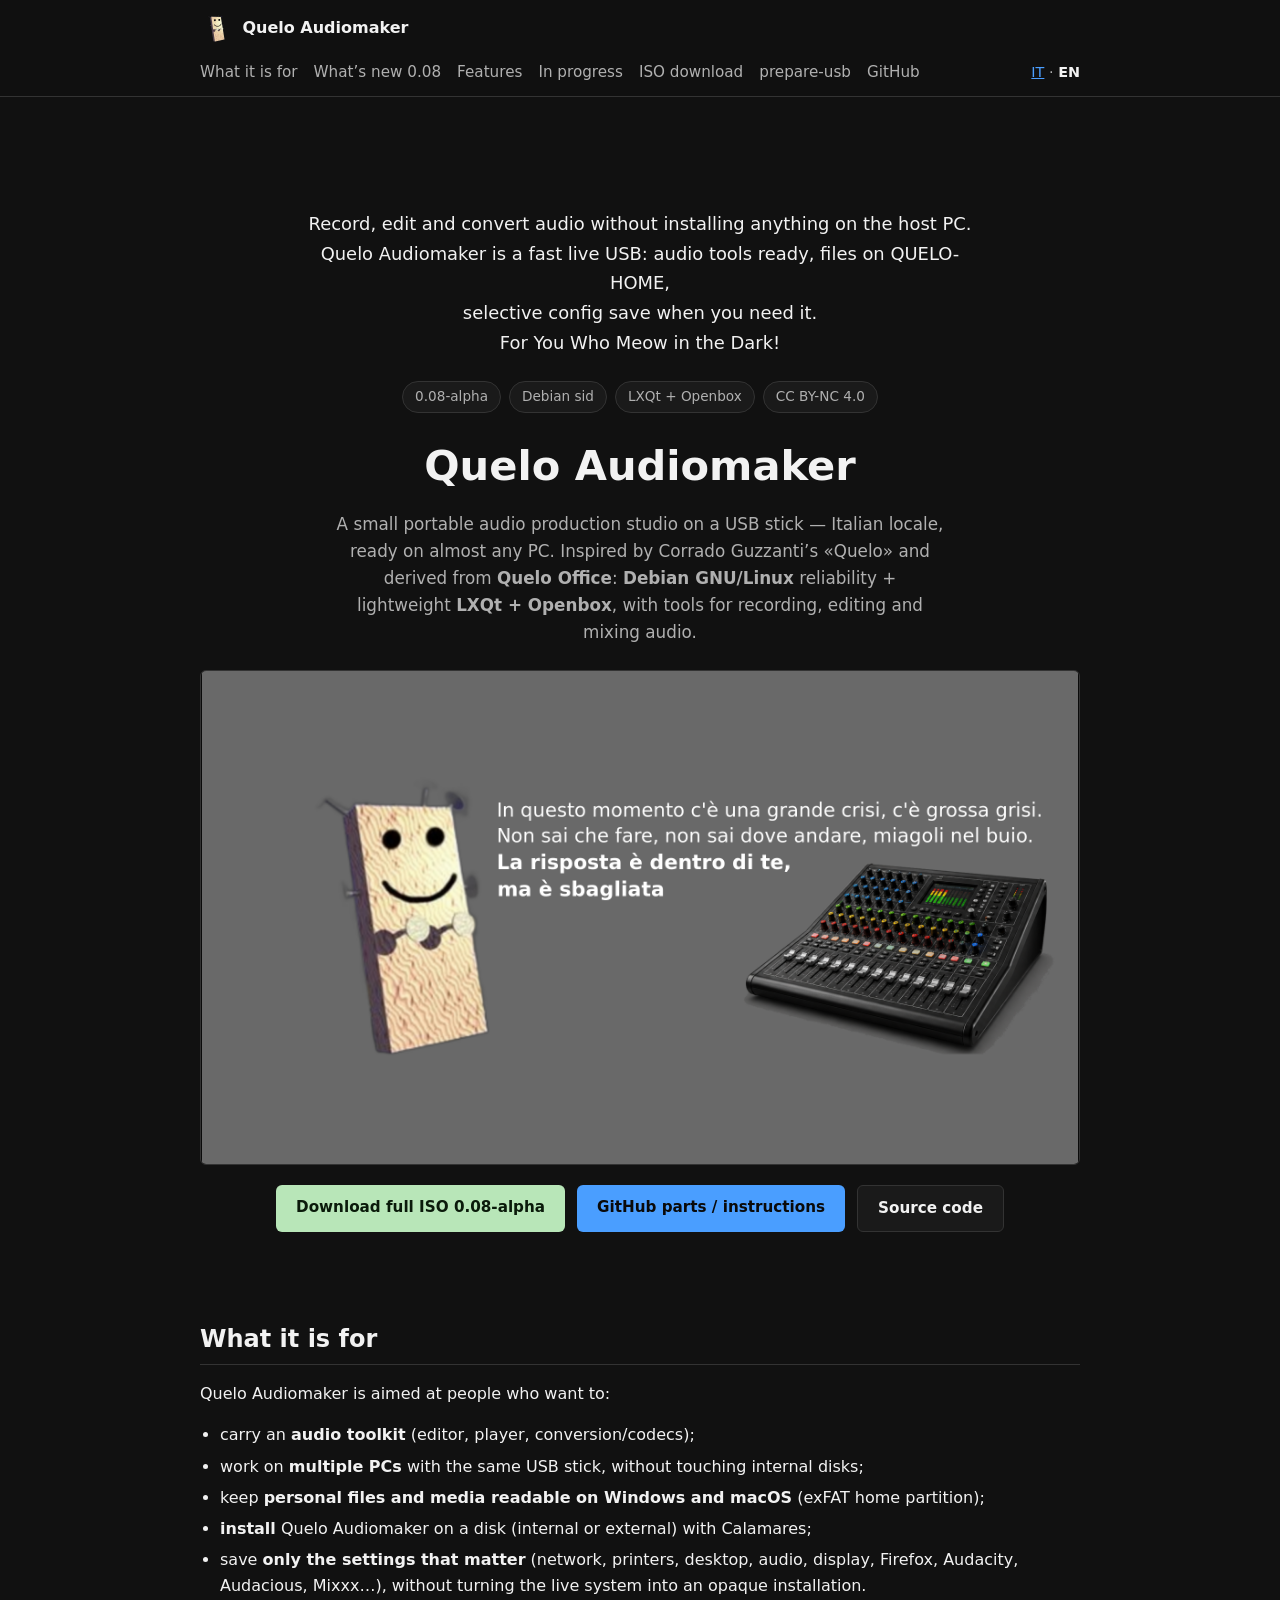
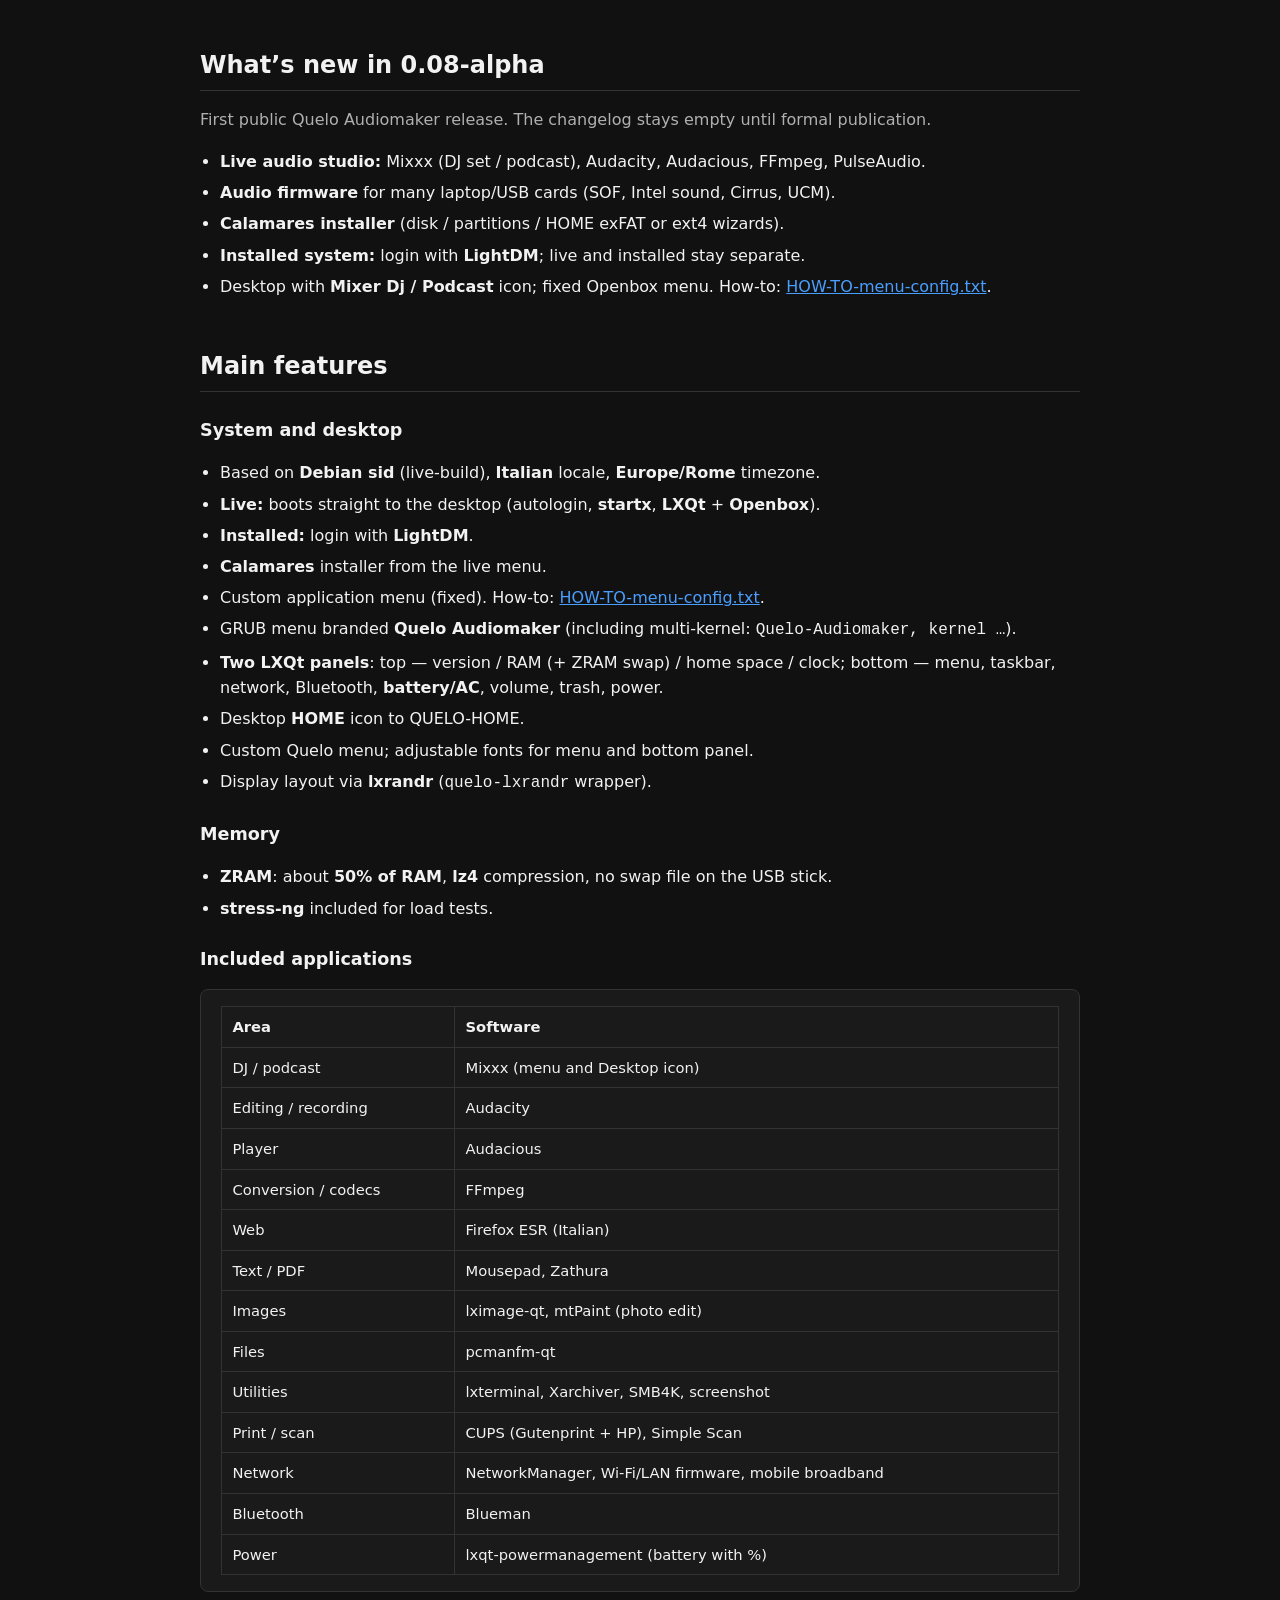
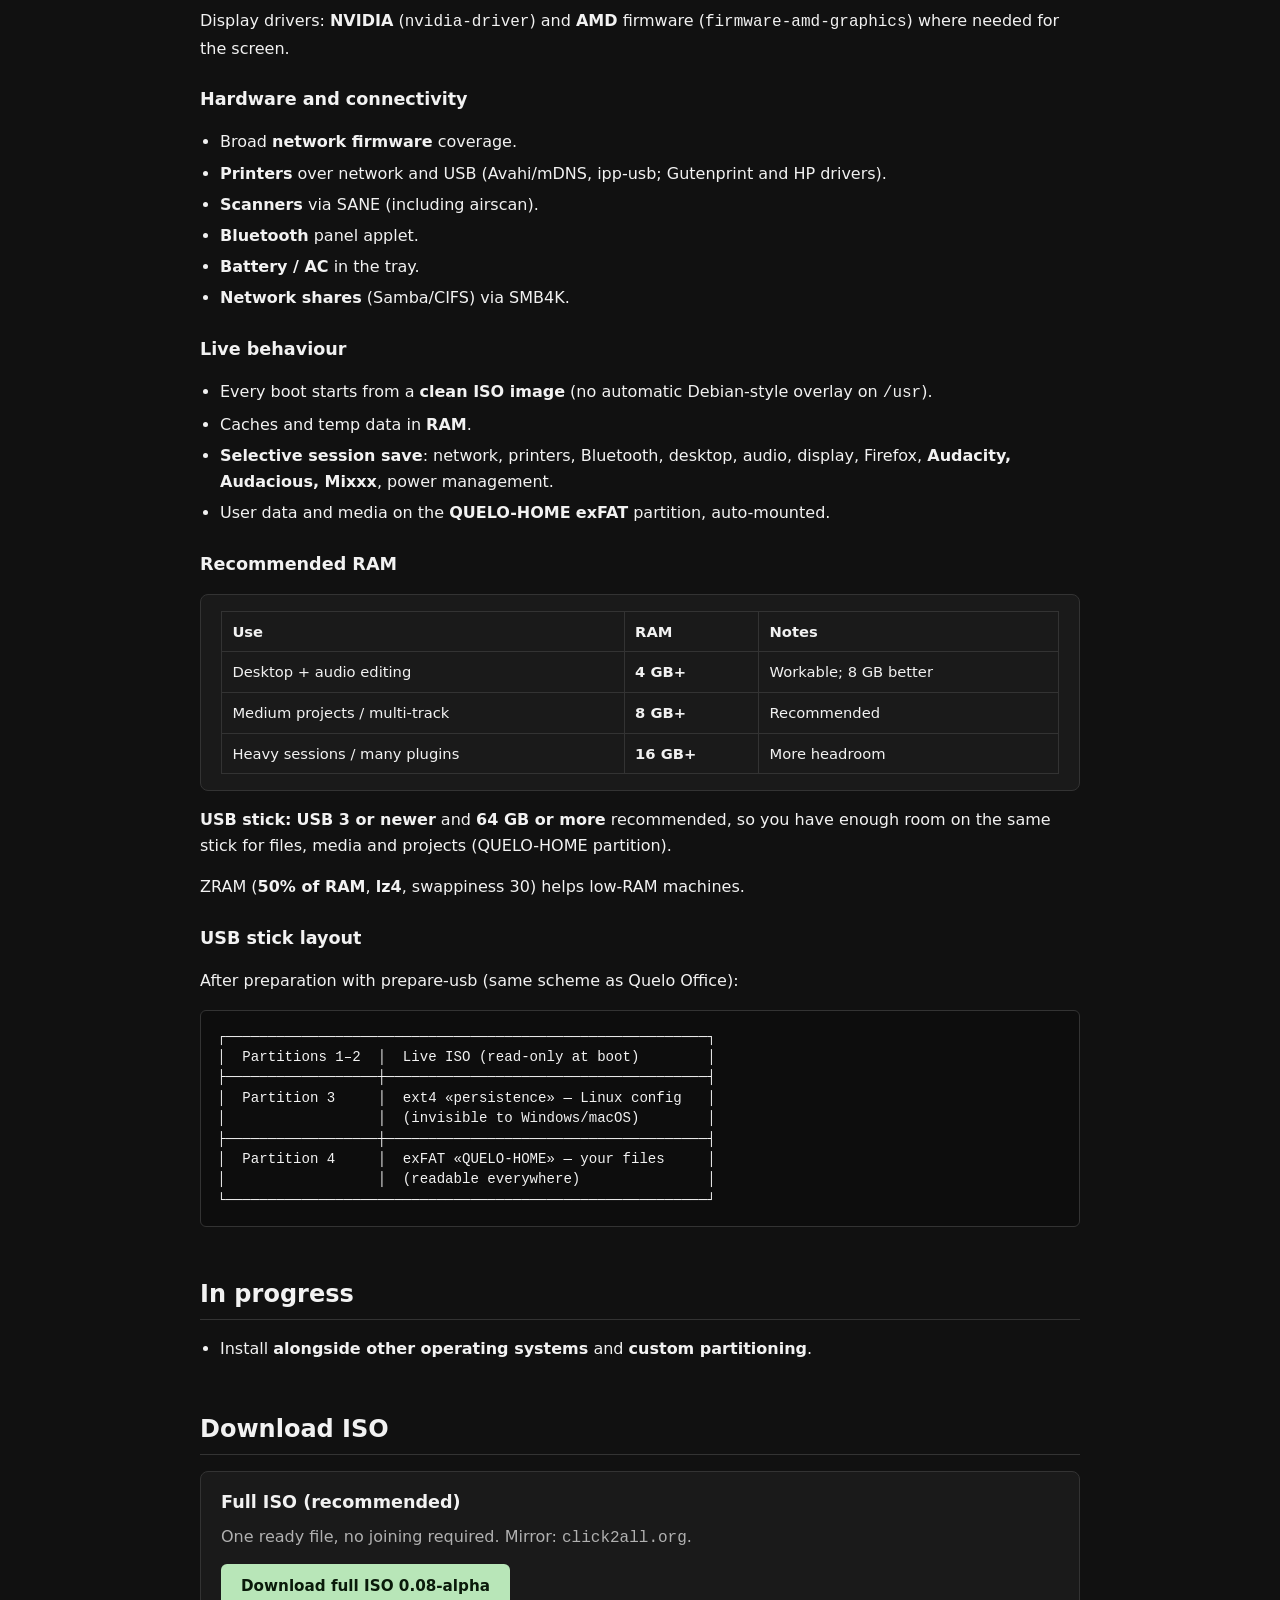
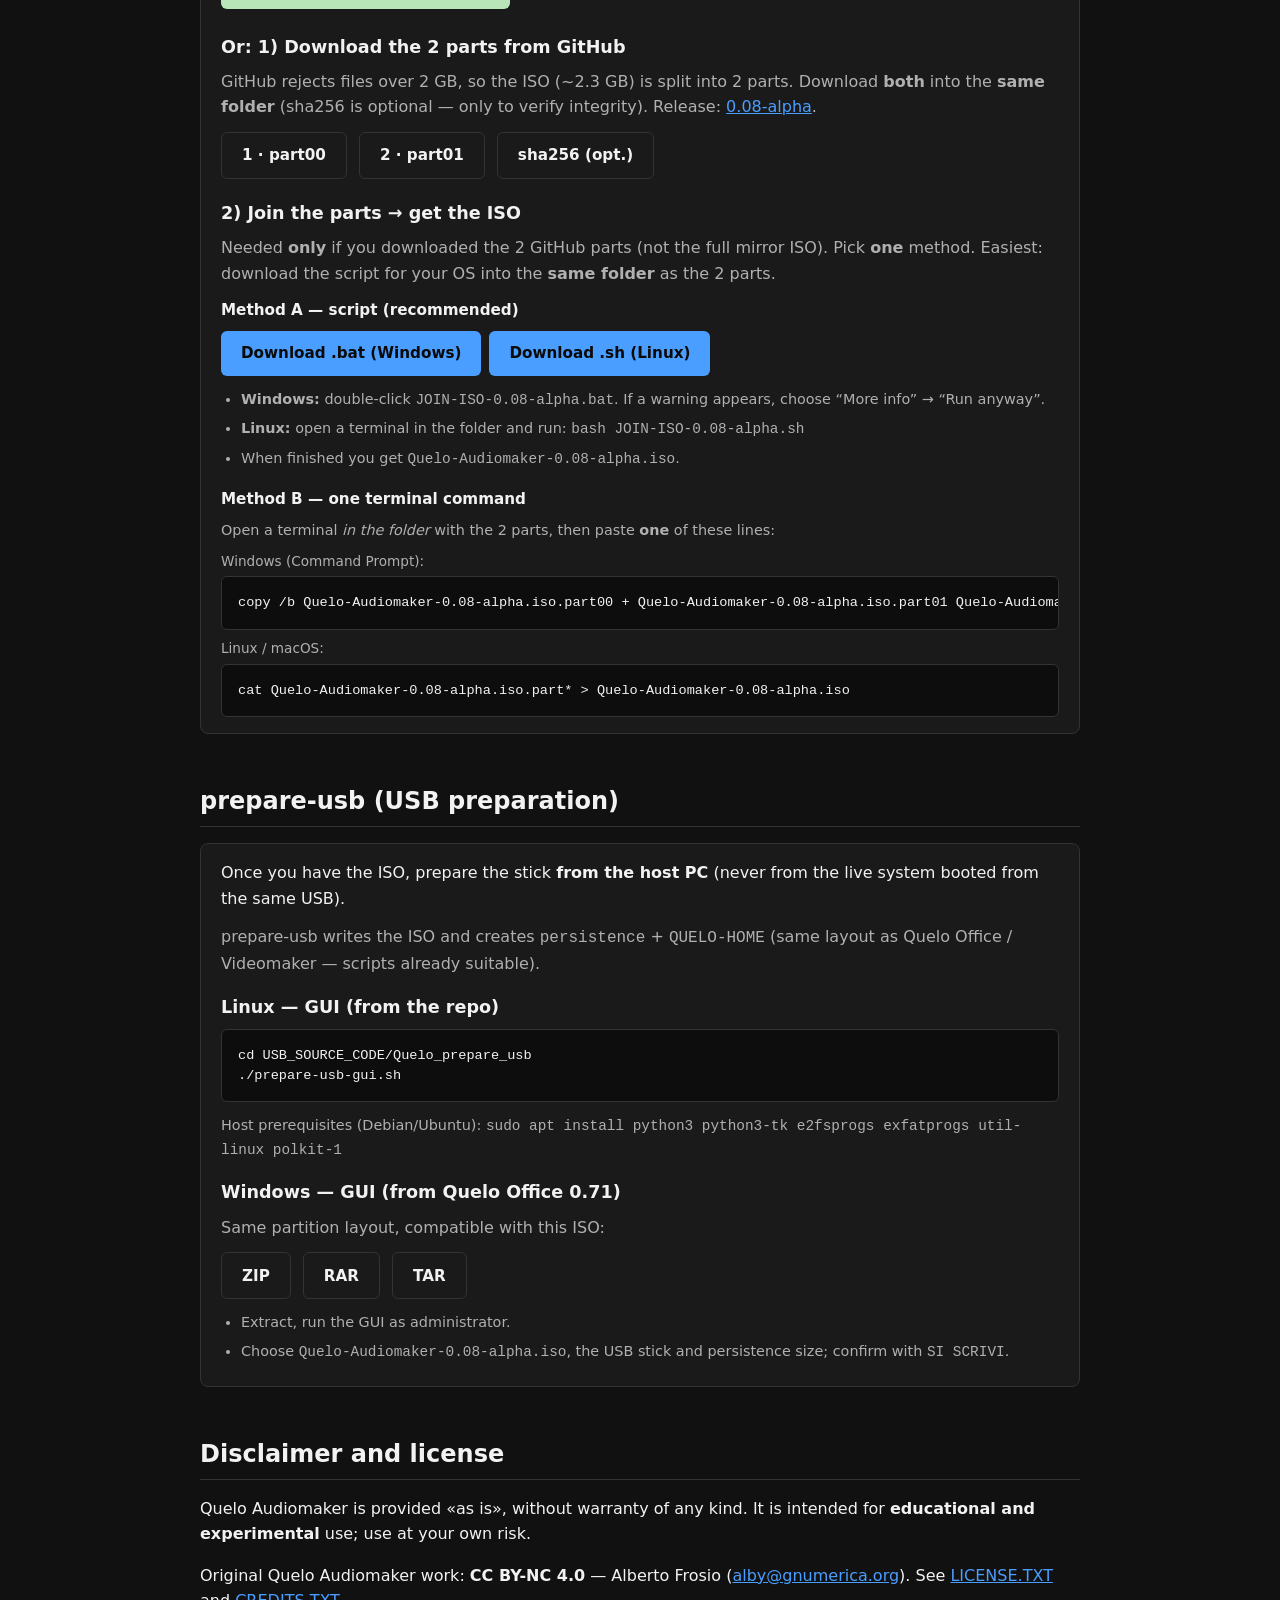
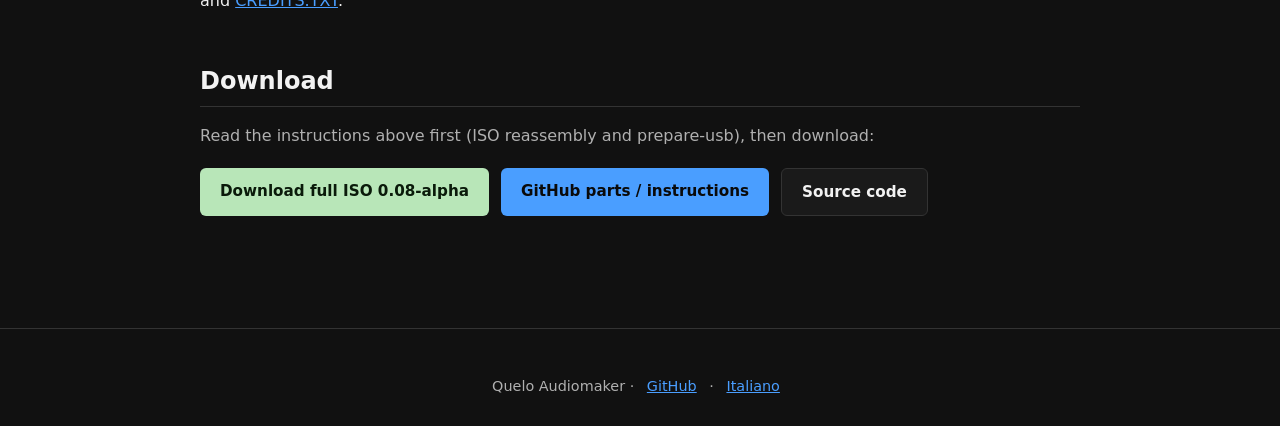
==== docs/en/index.html @ 41efcfa7 "Initial public tree for Quelo Audiomaker 0.08-alpha. Ship README, JOIN scripts, prepare-usb, and bui" ====
<!DOCTYPE html>
<html lang="en">
<head>
  <meta charset="utf-8">
  <meta name="viewport" content="width=device-width, initial-scale=1">
  <title>Quelo Audiomaker — live USB audio studio</title>
  <meta name="description" content="Quelo Audiomaker 0.08-alpha: installable live Linux from USB. Portable audio studio: REAPER, Ardour, Mixxx, Quelo-palinsesto-radio, selective live session save/restore.">
  <meta name="keywords" content="Quelo Audiomaker, live USB, Debian, audio, REAPER, Ardour, Mixxx, radio schedule, Calamares">
  <meta name="author" content="Alberto Frosio">
  <meta name="theme-color" content="#1a1a1a">
  <meta property="og:type" content="website">
  <meta property="og:site_name" content="Quelo Audiomaker">
  <meta property="og:url" content="https://alby-quelo.github.io/Quelo-Audiomaker/en/">
  <meta property="og:title" content="Quelo Audiomaker 0.08-alpha — live USB audio studio">
  <meta property="og:description" content="Portable audio studio on USB: live and installable, session save/restore, REAPER, Ardour, Mixxx, Quelo-palinsesto-radio. Debian sid + LXQt.">
  <meta property="og:image" content="https://alby-quelo.github.io/Quelo-Audiomaker/quelo-sfondo-audiomaker.png">
  <meta property="og:image:alt" content="Quelo Audiomaker desktop wallpaper">
  <meta property="og:image:width" content="1920">
  <meta property="og:image:height" content="1080">
  <meta property="og:locale" content="en_US">
  <meta property="og:locale:alternate" content="it_IT">
  <meta name="twitter:card" content="summary_large_image">
  <meta name="twitter:title" content="Quelo Audiomaker 0.08-alpha — live USB audio studio">
  <meta name="twitter:description" content="Portable audio studio on USB: live and installable, REAPER, Ardour, Mixxx, Quelo-palinsesto-radio.">
  <meta name="twitter:image" content="https://alby-quelo.github.io/Quelo-Audiomaker/quelo-sfondo-audiomaker.png">
  <meta name="twitter:image:alt" content="Quelo Audiomaker desktop wallpaper">
  <link rel="canonical" href="https://alby-quelo.github.io/Quelo-Audiomaker/en/">
  <link rel="stylesheet" href="../style.css?v=5">
  <link rel="icon" href="../logo.png" type="image/png">
</head>
<body>
  <header>
    <nav class="nav">
      <a class="brand" href="./">
        <img src="../logo.png" alt="Quelo Audiomaker">
        <span>Quelo Audiomaker</span>
      </a>
      <div class="nav-links">
        <a href="#what">What it is for</a>
        <a href="#whats-new">What’s new 0.08</a>
        <a href="#features">Features</a>
        <a href="#roadmap">In progress</a>
        <a href="#iso-parts">ISO download</a>
        <a href="#prepare-usb">prepare-usb</a>
        <a href="https://github.com/alby-quelo/Quelo-Audiomaker">GitHub</a>
      </div>
      <div class="lang"><a href="../">IT</a> · <strong>EN</strong></div>
    </nav>
  </header>

  <main>
    <section class="hero">
      <p class="pitch">
        Record, edit and convert audio without installing anything on the host PC.<br>
        Quelo Audiomaker is a fast live USB: audio tools ready, files on QUELO-HOME,<br>
        selective config save when you need it.<br>
        For You Who Meow in the Dark!
      </p>
      <div class="badges">
        <span class="badge">0.08-alpha</span>
        <span class="badge">Debian sid</span>
        <span class="badge">LXQt + Openbox</span>
        <span class="badge">CC BY-NC 4.0</span>
      </div>
      <h1>Quelo Audiomaker</h1>
      <p class="tagline">
        A small portable audio production studio on a USB stick — Italian locale, ready on almost any PC.
        Inspired by Corrado Guzzanti’s «Quelo» and derived from <strong>Quelo Office</strong>:
        <strong>Debian GNU/Linux</strong> reliability + lightweight <strong>LXQt + Openbox</strong>,
        with tools for recording, editing and mixing audio.
      </p>

      <div class="hero-frame">
        <img class="hero-shot" src="../quelo-sfondo-audiomaker.png" alt="Quelo Audiomaker desktop wallpaper" width="1920" height="1080">
      </div>

      <div class="cta-row">
        <a class="btn btn-mirror" href="https://click2all.org/iso/Quelo-Audiomaker-0.08-alpha.iso">
          Download full ISO 0.08-alpha
        </a>
        <a class="btn btn-primary" href="#iso-parts">
          GitHub parts / instructions
        </a>
        <a class="btn btn-secondary" href="https://github.com/alby-quelo/Quelo-Audiomaker">
          Source code
        </a>
      </div>
    </section>

    <section id="what">
      <h2>What it is for</h2>
      <p>Quelo Audiomaker is aimed at people who want to:</p>
      <ul>
        <li>carry an <strong>audio toolkit</strong> (editor, player, conversion/codecs);</li>
        <li>work on <strong>multiple PCs</strong> with the same USB stick, without touching internal disks;</li>
        <li>keep <strong>personal files and media readable on Windows and macOS</strong> (exFAT home partition);</li>
        <li><strong>install</strong> Quelo Audiomaker on a disk (internal or external) with Calamares;</li>
        <li>save <strong>only the settings that matter</strong> (network, printers, desktop, audio, display, Firefox, Audacity, Audacious, Mixxx…), without turning the live system into an opaque installation.</li>
      </ul>
    </section>

        <section id="whats-new">
      <h2>What’s new in 0.08-alpha</h2>
      <p style="color:var(--text-muted)">
        First public Quelo Audiomaker release. The changelog stays empty until formal publication.
      </p>
      <ul>
        <li><strong>Live audio studio:</strong> Mixxx (DJ set / podcast), Audacity, Audacious, FFmpeg, PulseAudio.</li>
        <li><strong>Audio firmware</strong> for many laptop/USB cards (SOF, Intel sound, Cirrus, UCM).</li>
        <li><strong>Calamares installer</strong> (disk / partitions / HOME exFAT or ext4 wizards).</li>
        <li><strong>Installed system:</strong> login with <strong>LightDM</strong>; live and installed stay separate.</li>
        <li>Desktop with <strong>Mixer Dj / Podcast</strong> icon; fixed Openbox menu.
          How-to: <a href="https://github.com/alby-quelo/Quelo-Audiomaker/blob/main/HOW-TO-menu-config.txt">HOW-TO-menu-config.txt</a>.</li>
      </ul>
    </section>

    <section id="features">
      <h2>Main features</h2>

      <h3>System and desktop</h3>
      <ul>
        <li>Based on <strong>Debian sid</strong> (live-build), <strong>Italian</strong> locale, <strong>Europe/Rome</strong> timezone.</li>
        <li><strong>Live:</strong> boots straight to the desktop (autologin, <strong>startx</strong>, <strong>LXQt</strong> + <strong>Openbox</strong>).</li>
        <li><strong>Installed:</strong> login with <strong>LightDM</strong>.</li>
        <li><strong>Calamares</strong> installer from the live menu.</li>
        <li>Custom application menu (fixed). How-to: <a href="https://github.com/alby-quelo/Quelo-Audiomaker/blob/main/HOW-TO-menu-config.txt">HOW-TO-menu-config.txt</a>.</li>
        <li>GRUB menu branded <strong>Quelo Audiomaker</strong> (including multi-kernel: <code>Quelo-Audiomaker, kernel …</code>).</li>
        <li><strong>Two LXQt panels</strong>: top — version / RAM (+ ZRAM swap) / home space / clock; bottom — menu, taskbar, network, Bluetooth, <strong>battery/AC</strong>, volume, trash, power.</li>
        <li>Desktop <strong>HOME</strong> icon to QUELO-HOME.</li>
        <li>Custom Quelo menu; adjustable fonts for menu and bottom panel.</li>
        <li>Display layout via <strong>lxrandr</strong> (<code>quelo-lxrandr</code> wrapper).</li>
      </ul>

      <h3>Memory</h3>
      <ul>
        <li><strong>ZRAM</strong>: about <strong>50% of RAM</strong>, <strong>lz4</strong> compression, no swap file on the USB stick.</li>
        <li><strong>stress-ng</strong> included for load tests.</li>
      </ul>

      <h3>Included applications</h3>
      <div class="card">
        <table>
          <thead><tr><th>Area</th><th>Software</th></tr></thead>
          <tbody>
            <tr><td>DJ / podcast</td><td>Mixxx (menu and Desktop icon)</td></tr>
            <tr><td>Editing / recording</td><td>Audacity</td></tr>
            <tr><td>Player</td><td>Audacious</td></tr>
            <tr><td>Conversion / codecs</td><td>FFmpeg</td></tr>
            <tr><td>Web</td><td>Firefox ESR (Italian)</td></tr>
            <tr><td>Text / PDF</td><td>Mousepad, Zathura</td></tr>
            <tr><td>Images</td><td>lximage-qt, mtPaint (photo edit)</td></tr>
            <tr><td>Files</td><td>pcmanfm-qt</td></tr>
            <tr><td>Utilities</td><td>lxterminal, Xarchiver, SMB4K, screenshot</td></tr>
            <tr><td>Print / scan</td><td>CUPS (Gutenprint + HP), Simple Scan</td></tr>
            <tr><td>Network</td><td>NetworkManager, Wi‑Fi/LAN firmware, mobile broadband</td></tr>
            <tr><td>Bluetooth</td><td>Blueman</td></tr>
            <tr><td>Power</td><td>lxqt-powermanagement (battery with %)</td></tr>
          </tbody>
        </table>
      </div>
      <p>
        Display drivers: <strong>NVIDIA</strong> (<code>nvidia-driver</code>) and <strong>AMD</strong> firmware (<code>firmware-amd-graphics</code>) where needed for the screen.
      </p>

      <h3>Hardware and connectivity</h3>
      <ul>
        <li>Broad <strong>network firmware</strong> coverage.</li>
        <li><strong>Printers</strong> over network and USB (Avahi/mDNS, ipp-usb; Gutenprint and HP drivers).</li>
        <li><strong>Scanners</strong> via SANE (including airscan).</li>
        <li><strong>Bluetooth</strong> panel applet.</li>
        <li><strong>Battery / AC</strong> in the tray.</li>
        <li><strong>Network shares</strong> (Samba/CIFS) via SMB4K.</li>
      </ul>

      <h3>Live behaviour</h3>
      <ul>
        <li>Every boot starts from a <strong>clean ISO image</strong> (no automatic Debian-style overlay on <code>/usr</code>).</li>
        <li>Caches and temp data in <strong>RAM</strong>.</li>
        <li><strong>Selective session save</strong>: network, printers, Bluetooth, desktop, audio, display, Firefox, <strong>Audacity, Audacious, Mixxx</strong>, power management.</li>
        <li>User data and media on the <strong>QUELO-HOME</strong> <strong>exFAT</strong> partition, auto-mounted.</li>
      </ul>

      <h3>Recommended RAM</h3>
      <div class="card">
        <table>
          <thead><tr><th>Use</th><th>RAM</th><th>Notes</th></tr></thead>
          <tbody>
            <tr><td>Desktop + audio editing</td><td><strong>4&nbsp;GB+</strong></td><td>Workable; 8&nbsp;GB better</td></tr>
            <tr><td>Medium projects / multi-track</td><td><strong>8&nbsp;GB+</strong></td><td>Recommended</td></tr>
            <tr><td>Heavy sessions / many plugins</td><td><strong>16&nbsp;GB+</strong></td><td>More headroom</td></tr>
          </tbody>
        </table>
      </div>
      <p>
        <strong>USB stick:</strong> <strong>USB&nbsp;3 or newer</strong> and
        <strong>64&nbsp;GB or more</strong> recommended, so you have enough room on the same stick
        for files, media and projects (QUELO-HOME partition).
      </p>
      <p>ZRAM (<strong>50% of RAM</strong>, <strong>lz4</strong>, swappiness 30) helps low-RAM machines.</p>

      <h3>USB stick layout</h3>
      <p>After preparation with prepare-usb (same scheme as Quelo Office):</p>
      <pre>┌─────────────────────────────────────────────────────────┐
│  Partitions 1–2  │  Live ISO (read-only at boot)        │
├──────────────────┼──────────────────────────────────────┤
│  Partition 3     │  ext4 «persistence» — Linux config   │
│                  │  (invisible to Windows/macOS)        │
├──────────────────┼──────────────────────────────────────┤
│  Partition 4     │  exFAT «QUELO-HOME» — your files     │
│                  │  (readable everywhere)               │
└─────────────────────────────────────────────────────────┘</pre>
    </section>

        <section id="roadmap">
      <h2>In progress</h2>
      <ul>
        <li>Install <strong>alongside other operating systems</strong> and <strong>custom partitioning</strong>.</li>
      </ul>
    </section>

    <section id="iso-parts">
      <h2>Download ISO</h2>
      <div class="card" style="text-align:left">
        <h3 style="margin-top:0">Full ISO (recommended)</h3>
        <p style="margin:0.5rem 0 0.75rem;color:var(--text-muted)">
          One ready file, no joining required.
          Mirror: <code>click2all.org</code>.
        </p>
        <div class="cta-row" style="justify-content:flex-start;margin-top:0;flex-wrap:wrap">
          <a class="btn btn-mirror" href="https://click2all.org/iso/Quelo-Audiomaker-0.08-alpha.iso">
            Download full ISO 0.08-alpha
          </a>
        </div>

        <h3 style="margin-top:1.5rem">Or: 1) Download the 2 parts from GitHub</h3>
        <p style="margin:0.5rem 0 0.75rem;color:var(--text-muted)">
          GitHub rejects files over 2&nbsp;GB, so the ISO (~2.3&nbsp;GB) is split into 2 parts.
          Download <strong>both</strong> into the <strong>same folder</strong>
          (sha256 is optional — only to verify integrity).
          Release:
          <a href="https://github.com/alby-quelo/Quelo-Audiomaker/releases/tag/0.08-alpha">0.08-alpha</a>.
        </p>
        <div class="cta-row" style="justify-content:flex-start;margin-top:0;flex-wrap:wrap">
          <a class="btn btn-secondary" href="https://github.com/alby-quelo/Quelo-Audiomaker/releases/download/0.08-alpha/Quelo-Audiomaker-0.08-alpha.iso.part00">1 · part00</a>
          <a class="btn btn-secondary" href="https://github.com/alby-quelo/Quelo-Audiomaker/releases/download/0.08-alpha/Quelo-Audiomaker-0.08-alpha.iso.part01">2 · part01</a>
          <a class="btn btn-secondary" href="https://github.com/alby-quelo/Quelo-Audiomaker/releases/download/0.08-alpha/Quelo-Audiomaker-0.08-alpha.iso.sha256">sha256 (opt.)</a>
        </div>

        <h3 style="margin-top:1.25rem">2) Join the parts → get the ISO</h3>
        <p style="margin:0.5rem 0 0.75rem;color:var(--text-muted)">
          Needed <strong>only</strong> if you downloaded the 2 GitHub parts (not the full mirror ISO).
          Pick <strong>one</strong> method. Easiest: download the script for your OS into the <strong>same folder</strong> as the 2 parts.
        </p>

        <p style="margin:0 0 0.5rem;font-size:0.95rem"><strong>Method A — script (recommended)</strong></p>
        <div class="cta-row" style="justify-content:flex-start;margin-top:0;flex-wrap:wrap;gap:0.5rem">
          <a class="btn btn-primary" href="../JOIN-ISO-0.08-alpha.bat" download="JOIN-ISO-0.08-alpha.bat">Download .bat (Windows)</a>
          <a class="btn btn-primary" href="../JOIN-ISO-0.08-alpha.sh" download="JOIN-ISO-0.08-alpha.sh">Download .sh (Linux)</a>
        </div>
        <ul style="margin:0.75rem 0 0;padding-left:1.25rem;font-size:0.9rem;color:var(--text-muted)">
          <li><strong>Windows:</strong> double-click <code>JOIN-ISO-0.08-alpha.bat</code>. If a warning appears, choose “More info” → “Run anyway”.</li>
          <li><strong>Linux:</strong> open a terminal in the folder and run:
            <code>bash JOIN-ISO-0.08-alpha.sh</code></li>
          <li>When finished you get <code>Quelo-Audiomaker-0.08-alpha.iso</code>.</li>
        </ul>

        <p style="margin:1rem 0 0.5rem;font-size:0.95rem"><strong>Method B — one terminal command</strong></p>
        <p style="margin:0 0 0.35rem;font-size:0.9rem;color:var(--text-muted)">
          Open a terminal <em>in the folder</em> with the 2 parts, then paste <strong>one</strong> of these lines:
        </p>
        <p style="margin:0.5rem 0 0.25rem;font-size:0.85rem;color:var(--text-muted)">Windows (Command Prompt):</p>
        <pre style="overflow:auto;font-size:0.85rem;margin:0 0 0.5rem">copy /b Quelo-Audiomaker-0.08-alpha.iso.part00 + Quelo-Audiomaker-0.08-alpha.iso.part01 Quelo-Audiomaker-0.08-alpha.iso</pre>
        <p style="margin:0.5rem 0 0.25rem;font-size:0.85rem;color:var(--text-muted)">Linux / macOS:</p>
        <pre style="overflow:auto;font-size:0.85rem;margin:0">cat Quelo-Audiomaker-0.08-alpha.iso.part* &gt; Quelo-Audiomaker-0.08-alpha.iso</pre>
      </div>
    </section>

    <section id="prepare-usb">
      <h2>prepare-usb (USB preparation)</h2>
      <div class="card" style="text-align:left">
        <p style="margin:0 0 0.75rem">
          Once you have the ISO, prepare the stick <strong>from the host PC</strong>
          (never from the live system booted from the same USB).
        </p>
        <p style="margin:0 0 0.75rem;color:var(--text-muted)">
          prepare-usb writes the ISO and creates
          <code>persistence</code> + <code>QUELO-HOME</code> (same layout as Quelo Office / Videomaker — scripts already suitable).
        </p>
        <h3 style="margin-top:1rem">Linux — GUI (from the repo)</h3>
        <pre style="overflow:auto;font-size:0.85rem;margin:0 0 0.75rem">cd USB_SOURCE_CODE/Quelo_prepare_usb
./prepare-usb-gui.sh</pre>
        <p style="margin:0 0 0.75rem;color:var(--text-muted);font-size:0.9rem">
          Host prerequisites (Debian/Ubuntu):
          <code>sudo apt install python3 python3-tk e2fsprogs exfatprogs util-linux polkit-1</code>
        </p>
        <h3 style="margin-top:1rem">Windows — GUI (from Quelo Office 0.71)</h3>
        <p style="margin:0.5rem 0 0.75rem;color:var(--text-muted)">
          Same partition layout, compatible with this ISO:
        </p>
        <div class="cta-row" style="justify-content:flex-start;margin-top:0;flex-wrap:wrap">
          <a class="btn btn-secondary" href="https://github.com/alby-quelo/quelo-office/releases/download/0.71-alpha/Quelo-prepare_usb_windows.zip">ZIP</a>
          <a class="btn btn-secondary" href="https://github.com/alby-quelo/quelo-office/releases/download/0.71-alpha/Quelo-prepare_usb_windows.rar">RAR</a>
          <a class="btn btn-secondary" href="https://github.com/alby-quelo/quelo-office/releases/download/0.71-alpha/Quelo-prepare_usb_windows.tar">TAR</a>
        </div>
        <ul style="margin:0.75rem 0 0;padding-left:1.25rem;font-size:0.9rem;color:var(--text-muted)">
          <li>Extract, run the GUI as administrator.</li>
          <li>Choose <code>Quelo-Audiomaker-0.08-alpha.iso</code>, the USB stick and persistence size; confirm with <code>SI SCRIVI</code>.</li>
        </ul>
      </div>
    </section>

<section>
      <h2>Disclaimer and license</h2>
      <p>
        Quelo Audiomaker is provided «as is», without warranty of any kind.
        It is intended for <strong>educational and experimental</strong> use; use at your own risk.
      </p>

      <p>
        Original Quelo Audiomaker work: <strong>CC BY-NC 4.0</strong> — Alberto Frosio
        (<a href="mailto:alby@gnumerica.org">alby@gnumerica.org</a>).
        See
        <a href="https://github.com/alby-quelo/Quelo-Audiomaker/blob/main/LICENSE.TXT">LICENSE.TXT</a>
        and
        <a href="https://github.com/alby-quelo/Quelo-Audiomaker/blob/main/CREDITS.TXT">CREDITS.TXT</a>.
      </p>
    </section>

    <section id="download">
      <h2>Download</h2>
      <p style="color:var(--text-muted)">
        Read the instructions above first (ISO reassembly and prepare-usb), then download:
      </p>
      <div class="cta-row" style="justify-content:flex-start">
        <a class="btn btn-mirror" href="https://click2all.org/iso/Quelo-Audiomaker-0.08-alpha.iso">
          Download full ISO 0.08-alpha
        </a>
        <a class="btn btn-primary" href="#iso-parts">
          GitHub parts / instructions
        </a>
        <a class="btn btn-secondary" href="https://github.com/alby-quelo/Quelo-Audiomaker">
          Source code
        </a>
      </div>
    </section>
  </main>

  <footer>
    <p>Quelo Audiomaker · <a href="https://github.com/alby-quelo/Quelo-Audiomaker">GitHub</a> · <a href="../">Italiano</a></p>
  </footer>
</body>
</html>
---- docs/style.css ----
:root {
  --bg: #111111;
  --bg-card: #1a1a1a;
  --bg-panel: #e8e8e8;
  --text: #f2f2f2;
  --text-muted: #b0b0b0;
  --accent: #4a9eff;
  --accent-hover: #6eb1ff;
  --border: #333;
  --max: 920px;
}

* {
  box-sizing: border-box;
}

html {
  scroll-behavior: smooth;
}

body {
  margin: 0;
  font-family: "Segoe UI", system-ui, -apple-system, sans-serif;
  background: var(--bg);
  color: var(--text);
  line-height: 1.6;
}

a {
  color: var(--accent);
}

a:hover {
  color: var(--accent-hover);
}

header {
  border-bottom: 1px solid var(--border);
  background: rgba(17, 17, 17, 0.95);
  position: sticky;
  top: 0;
  z-index: 10;
}

.nav {
  max-width: var(--max);
  margin: 0 auto;
  padding: 0.75rem 1.25rem;
  display: flex;
  align-items: center;
  justify-content: space-between;
  gap: 1rem;
  flex-wrap: wrap;
}

.brand {
  display: flex;
  align-items: center;
  gap: 0.65rem;
  color: var(--text);
  text-decoration: none;
  font-weight: 600;
}

.brand img {
  width: 32px;
  height: 32px;
}

.nav-links {
  display: flex;
  gap: 1rem;
  flex-wrap: wrap;
  font-size: 0.95rem;
}

.nav-links a {
  color: var(--text-muted);
  text-decoration: none;
}

.nav-links a:hover {
  color: var(--text);
}

.lang {
  font-size: 0.9rem;
  color: var(--text-muted);
}

.lang strong {
  color: var(--text);
}

main {
  max-width: var(--max);
  margin: 0 auto;
  padding: 2rem 1.25rem 4rem;
}

.hero {
  text-align: center;
  padding: 2rem 0 2.5rem;
}

.hero h1 {
  font-size: clamp(1.8rem, 5vw, 2.6rem);
  margin: 0 0 0.75rem;
  font-weight: 700;
}

.hero .pitch {
  font-size: 1.12rem;
  line-height: 1.65;
  max-width: 42rem;
  margin: 0 auto 1.5rem;
  color: var(--text);
}

.hero .tagline {
  font-size: 1.05rem;
  color: var(--text-muted);
  max-width: 38rem;
  margin: 0 auto 1.5rem;
}

.hero-frame {
  width: 100%;
  max-width: 100%;
  margin: 1.5rem auto 0;
  aspect-ratio: 16 / 9;
  border: 1px solid var(--border);
  border-radius: 6px;
  overflow: hidden;
  background: #0a0a0a;
  line-height: 0;
}

.hero img.hero-shot {
  width: 100%;
  height: 100%;
  object-fit: contain;
  object-position: center;
  display: block;
  border: 0;
  border-radius: 0;
  margin: 0;
  max-width: none;
}

.badges {
  display: flex;
  gap: 0.5rem;
  justify-content: center;
  flex-wrap: wrap;
  margin-bottom: 1.25rem;
}

.badge {
  background: var(--bg-card);
  border: 1px solid var(--border);
  border-radius: 999px;
  padding: 0.25rem 0.75rem;
  font-size: 0.85rem;
  color: var(--text-muted);
}

.cta-row {
  display: flex;
  gap: 0.75rem;
  justify-content: center;
  flex-wrap: wrap;
  margin-top: 1.25rem;
}

.btn {
  display: inline-block;
  padding: 0.65rem 1.25rem;
  border-radius: 6px;
  text-decoration: none;
  font-weight: 600;
  font-size: 0.95rem;
}

.btn-primary {
  background: var(--accent);
  color: #0a0a0a;
}

.btn-primary:hover {
  background: var(--accent-hover);
  color: #0a0a0a;
}

.btn-secondary {
  background: var(--bg-card);
  border: 1px solid var(--border);
  color: var(--text);
}

.btn-secondary:hover {
  border-color: #555;
  color: var(--text);
}

.btn-mirror {
  background: #b8e6b8;
  color: #0a1a0a;
}

.btn-mirror:hover {
  background: #9fd89f;
  color: #0a1a0a;
}

section {
  margin-top: 3rem;
}

section h2 {
  font-size: 1.5rem;
  margin: 0 0 1rem;
  padding-bottom: 0.35rem;
  border-bottom: 1px solid var(--border);
}

section h3 {
  font-size: 1.1rem;
  margin: 1.5rem 0 0.5rem;
  color: var(--text);
}

ul {
  padding-left: 1.25rem;
}

li {
  margin: 0.35rem 0;
}

.card {
  background: var(--bg-card);
  border: 1px solid var(--border);
  border-radius: 8px;
  padding: 1rem 1.25rem;
  margin: 1rem 0;
}

pre {
  background: #0d0d0d;
  border: 1px solid var(--border);
  border-radius: 6px;
  padding: 1rem;
  overflow-x: auto;
  font-size: 0.88rem;
  line-height: 1.45;
}

code {
  font-family: ui-monospace, "Cascadia Code", monospace;
}

table {
  width: 100%;
  border-collapse: collapse;
  font-size: 0.92rem;
}

th,
td {
  border: 1px solid var(--border);
  padding: 0.5rem 0.65rem;
  text-align: left;
}

th {
  background: var(--bg-card);
}

.shots {
  display: grid;
  gap: 1rem;
  margin-top: 1rem;
}

.shots figure {
  margin: 0;
}

.shots img {
  width: 100%;
  border: 1px solid var(--border);
  border-radius: 6px;
  display: block;
}

.shots img.shots-zoomable {
  cursor: zoom-in;
  transition: opacity 0.15s ease, outline-color 0.15s ease;
}

.shots img.shots-zoomable:hover,
.shots img.shots-zoomable:focus-visible {
  opacity: 0.92;
  outline: 2px solid var(--accent);
  outline-offset: 2px;
}

html.lightbox-open {
  overflow: hidden;
}

.lightbox {
  display: none;
  position: fixed;
  inset: 0;
  z-index: 1000;
  background: rgba(0, 0, 0, 0.88);
  align-items: center;
  justify-content: center;
  padding: 3rem 4rem 2.5rem;
}

.lightbox.is-open {
  display: flex;
}

.lightbox-figure {
  margin: 0;
  max-width: min(1100px, 100%);
  max-height: 100%;
  text-align: center;
}

.lightbox-img {
  max-width: 100%;
  max-height: calc(100vh - 7rem);
  width: auto;
  height: auto;
  border-radius: 6px;
  border: 1px solid var(--border);
  box-shadow: 0 8px 32px rgba(0, 0, 0, 0.5);
}

.lightbox-cap {
  margin-top: 0.75rem;
  color: var(--text);
  font-size: 0.95rem;
}

.lightbox-counter {
  margin: 0.25rem 0 0;
  color: var(--text-muted);
  font-size: 0.85rem;
}

.lightbox-close,
.lightbox-nav {
  position: absolute;
  background: rgba(26, 26, 26, 0.9);
  color: var(--text);
  border: 1px solid var(--border);
  cursor: pointer;
  border-radius: 6px;
  line-height: 1;
  z-index: 1001;
}

.lightbox-close:hover,
.lightbox-nav:hover {
  border-color: var(--accent);
  color: var(--accent-hover);
}

.lightbox-close {
  top: 0.75rem;
  right: 0.75rem;
  width: 2.5rem;
  height: 2.5rem;
  font-size: 1.6rem;
}

.lightbox-nav {
  top: 50%;
  transform: translateY(-50%);
  width: 2.75rem;
  height: 2.75rem;
  font-size: 1.35rem;
  padding: 0;
}

.lightbox-prev {
  left: 0.75rem;
}

.lightbox-next {
  right: 0.75rem;
}

@media (max-width: 600px) {
  .lightbox {
    padding: 3.5rem 0.75rem 1.5rem;
  }

  .lightbox-nav {
    width: 2.25rem;
    height: 2.25rem;
    font-size: 1.1rem;
  }

  .lightbox-prev {
    left: 0.35rem;
  }

  .lightbox-next {
    right: 0.35rem;
  }
}

.shots figcaption {
  font-size: 0.88rem;
  color: var(--text-muted);
  margin-top: 0.35rem;
}

.shots-grid {
  display: grid;
  grid-template-columns: repeat(auto-fit, minmax(240px, 1fr));
  gap: 1rem;
}

.disclaimer {
  margin: 1rem 0 1.5rem;
  padding: 1rem 1.25rem;
  border-left: 3px solid var(--accent);
  background: var(--bg-card);
  color: var(--text-muted);
  text-align: left;
}

.disclaimer p {
  margin: 0 0 0.75rem;
}

.disclaimer p:last-child {
  margin-bottom: 0;
}

.disclaimer.compact {
  font-size: 0.85rem;
  max-width: 42rem;
  margin: 0 auto 1rem;
}

footer {
  border-top: 1px solid var(--border);
  margin-top: 3rem;
  padding: 2rem 1.25rem;
  text-align: center;
  color: var(--text-muted);
  font-size: 0.9rem;
}

footer a {
  margin: 0 0.5rem;
}

@media (max-width: 600px) {
  .nav-links {
    font-size: 0.85rem;
  }

  table {
    font-size: 0.82rem;
  }
}
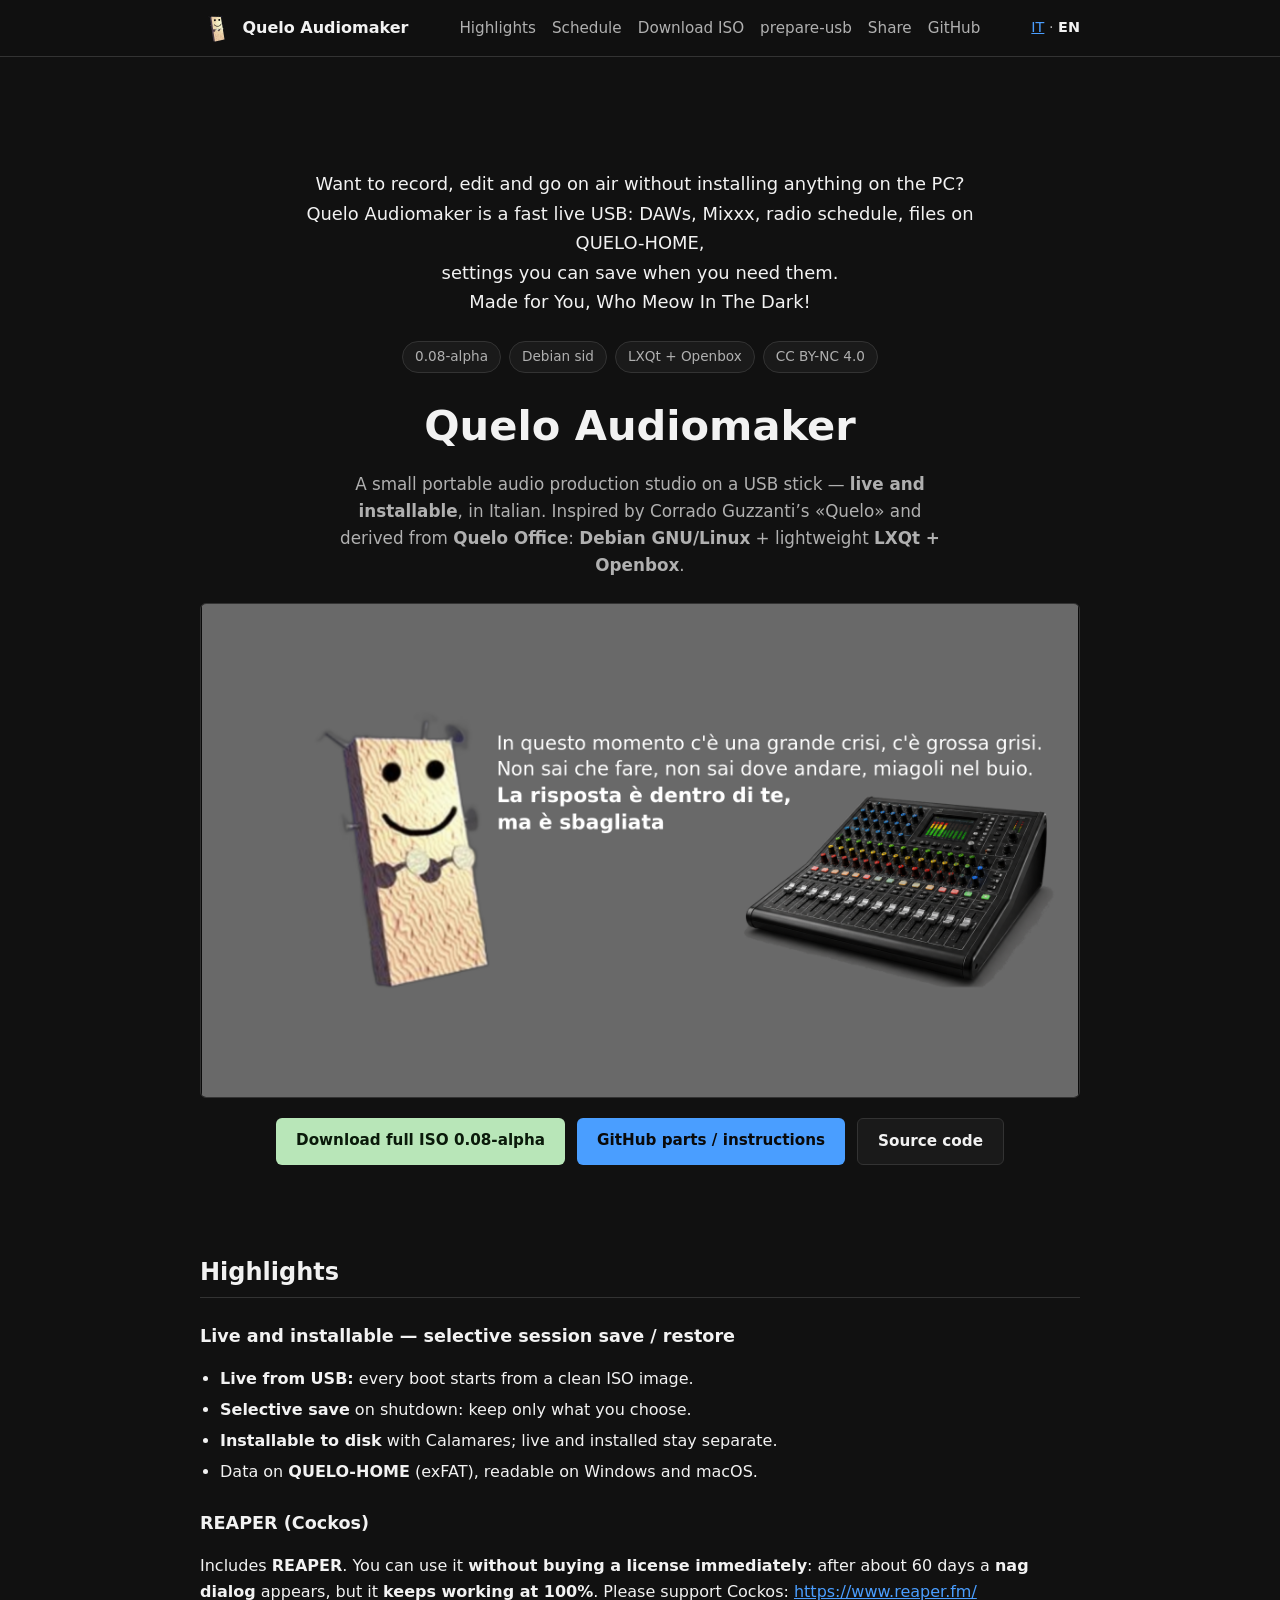
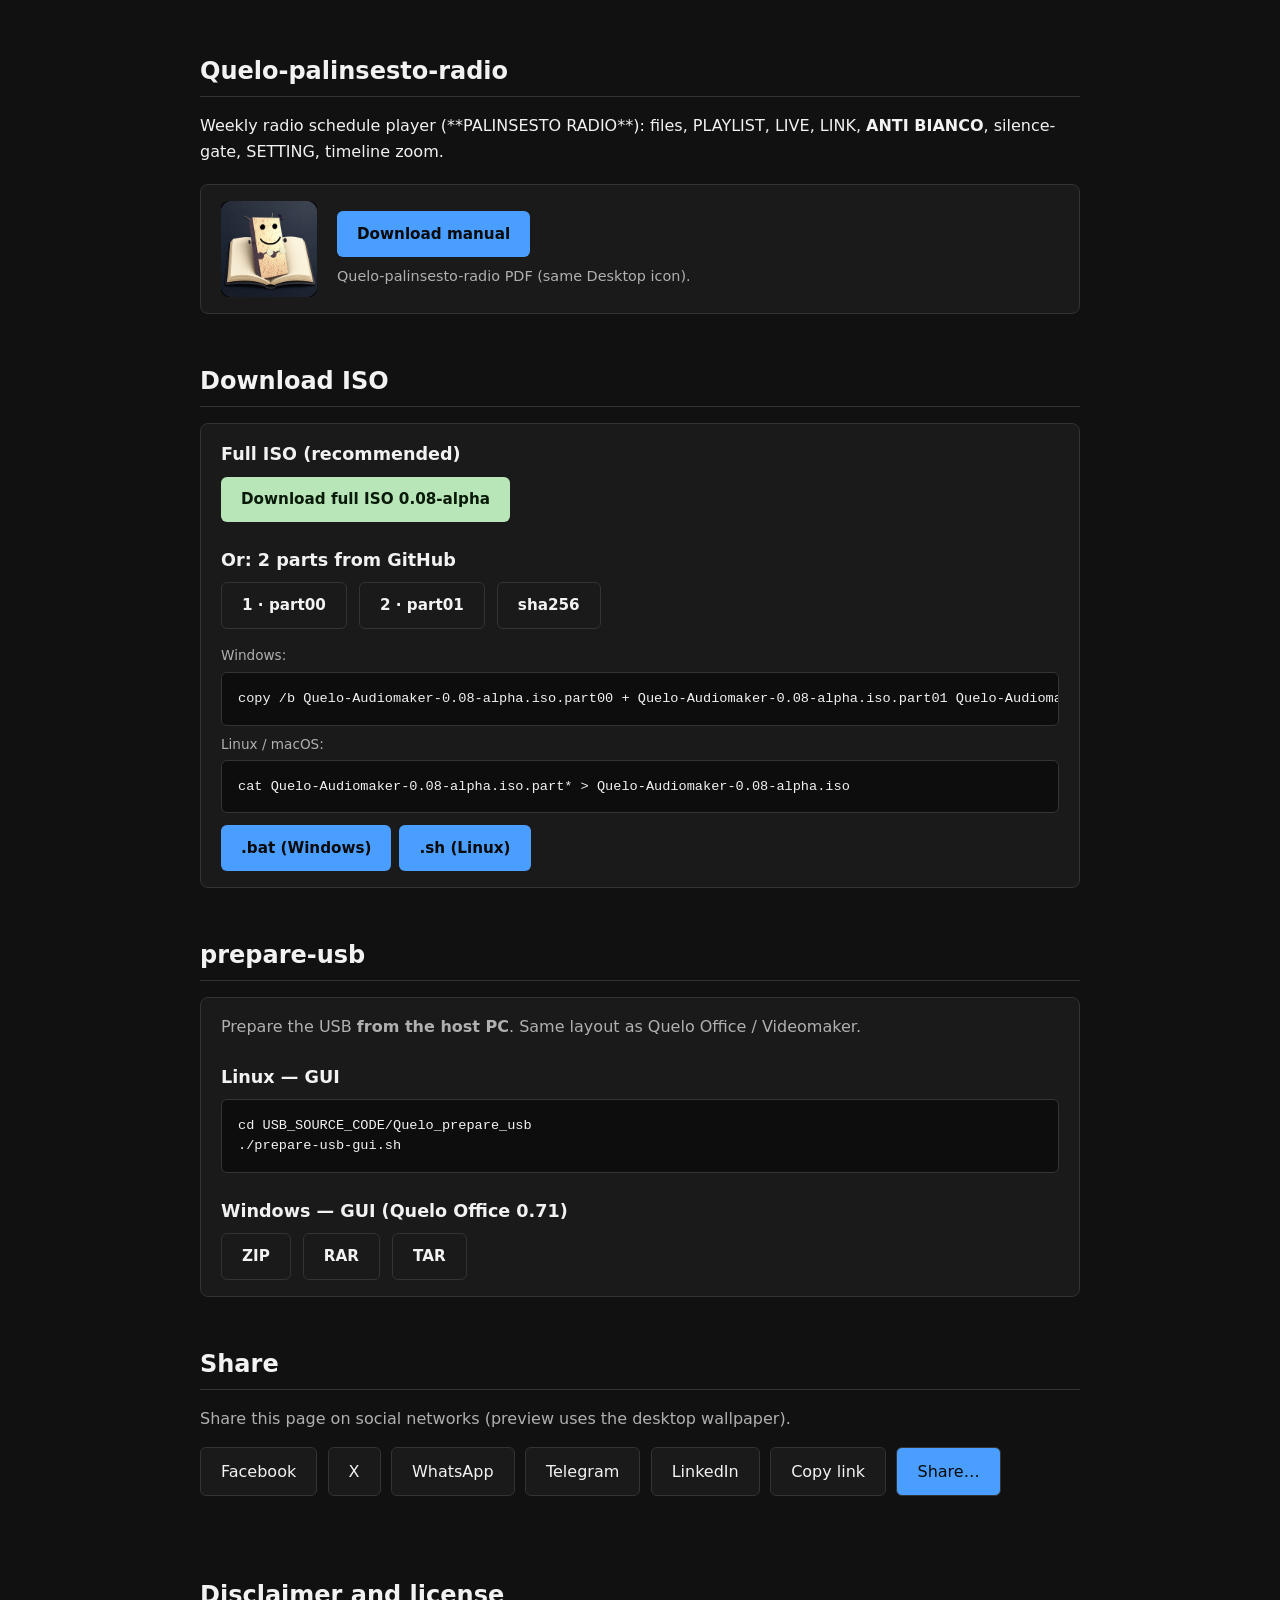
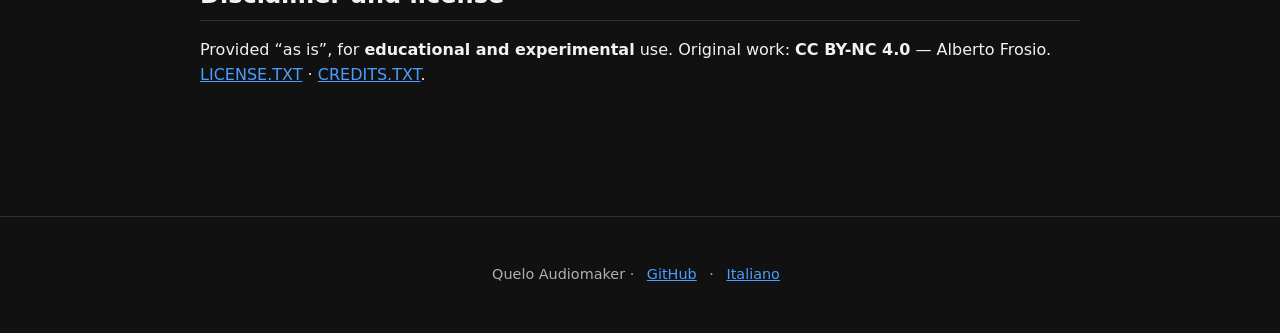
==== commit a0920d0b: "Publish GitHub Pages site with social share and manual download. Use the desktop wallpaper for OG pr" ====
--- a/docs/en/index.html
+++ b/docs/en/index.html
@@ -1,32 +1,59 @@
 <!DOCTYPE html>
-<html lang="en">
+<html lang="en" prefix="og: https://ogp.me/ns#">
 <head>
   <meta charset="utf-8">
   <meta name="viewport" content="width=device-width, initial-scale=1">
   <title>Quelo Audiomaker — live USB audio studio</title>
-  <meta name="description" content="Quelo Audiomaker 0.08-alpha: installable live Linux from USB. Portable audio studio: REAPER, Ardour, Mixxx, Quelo-palinsesto-radio, selective live session save/restore.">
+  <meta name="description" content="Quelo Audiomaker 0.08-alpha: installable live Linux from USB. Portable audio studio: REAPER, Ardour, Mixxx, Quelo-palinsesto-radio, selective session save/restore.">
   <meta name="keywords" content="Quelo Audiomaker, live USB, Debian, audio, REAPER, Ardour, Mixxx, radio schedule, Calamares">
   <meta name="author" content="Alberto Frosio">
-  <meta name="theme-color" content="#1a1a1a">
+  <meta name="theme-color" content="#111111">
+  <meta name="robots" content="index,follow">
+  <link rel="canonical" href="https://alby-quelo.github.io/Quelo-Audiomaker/en/">
+
   <meta property="og:type" content="website">
   <meta property="og:site_name" content="Quelo Audiomaker">
   <meta property="og:url" content="https://alby-quelo.github.io/Quelo-Audiomaker/en/">
   <meta property="og:title" content="Quelo Audiomaker 0.08-alpha — live USB audio studio">
   <meta property="og:description" content="Portable audio studio on USB: live and installable, session save/restore, REAPER, Ardour, Mixxx, Quelo-palinsesto-radio. Debian sid + LXQt.">
   <meta property="og:image" content="https://alby-quelo.github.io/Quelo-Audiomaker/quelo-sfondo-audiomaker.png">
+  <meta property="og:image:secure_url" content="https://alby-quelo.github.io/Quelo-Audiomaker/quelo-sfondo-audiomaker.png">
+  <meta property="og:image:type" content="image/png">
   <meta property="og:image:alt" content="Quelo Audiomaker desktop wallpaper">
   <meta property="og:image:width" content="1920">
   <meta property="og:image:height" content="1080">
   <meta property="og:locale" content="en_US">
   <meta property="og:locale:alternate" content="it_IT">
+
   <meta name="twitter:card" content="summary_large_image">
   <meta name="twitter:title" content="Quelo Audiomaker 0.08-alpha — live USB audio studio">
   <meta name="twitter:description" content="Portable audio studio on USB: live and installable, REAPER, Ardour, Mixxx, Quelo-palinsesto-radio.">
   <meta name="twitter:image" content="https://alby-quelo.github.io/Quelo-Audiomaker/quelo-sfondo-audiomaker.png">
   <meta name="twitter:image:alt" content="Quelo Audiomaker desktop wallpaper">
-  <link rel="canonical" href="https://alby-quelo.github.io/Quelo-Audiomaker/en/">
-  <link rel="stylesheet" href="../style.css?v=5">
+
+  <meta itemprop="name" content="Quelo Audiomaker 0.08-alpha">
+  <meta itemprop="description" content="Portable live and installable audio studio on a USB stick.">
+  <meta itemprop="image" content="https://alby-quelo.github.io/Quelo-Audiomaker/quelo-sfondo-audiomaker.png">
+
+  <link rel="image_src" href="https://alby-quelo.github.io/Quelo-Audiomaker/quelo-sfondo-audiomaker.png">
+  <link rel="stylesheet" href="../style.css?v=6">
   <link rel="icon" href="../logo.png" type="image/png">
+  <script type="application/ld+json">
+  {
+    "@context": "https://schema.org",
+    "@type": "SoftwareApplication",
+    "name": "Quelo Audiomaker",
+    "applicationCategory": "MultimediaApplication",
+    "operatingSystem": "Linux",
+    "softwareVersion": "0.08-alpha",
+    "url": "https://alby-quelo.github.io/Quelo-Audiomaker/en/",
+    "downloadUrl": "https://click2all.org/iso/Quelo-Audiomaker-0.08-alpha.iso",
+    "image": "https://alby-quelo.github.io/Quelo-Audiomaker/quelo-sfondo-audiomaker.png",
+    "description": "Live USB audio studio: live and installable, REAPER, Ardour, Mixxx, Quelo-palinsesto-radio.",
+    "author": { "@type": "Person", "name": "Alberto Frosio", "email": "alby@gnumerica.org" },
+    "license": "https://creativecommons.org/licenses/by-nc/4.0/"
+  }
+  </script>
 </head>
 <body>
   <header>
@@ -36,12 +63,11 @@
         <span>Quelo Audiomaker</span>
       </a>
       <div class="nav-links">
-        <a href="#what">What it is for</a>
-        <a href="#whats-new">What’s new 0.08</a>
-        <a href="#features">Features</a>
-        <a href="#roadmap">In progress</a>
-        <a href="#iso-parts">ISO download</a>
+        <a href="#highlights">Highlights</a>
+        <a href="#palinsesto">Schedule</a>
+        <a href="#iso-parts">Download ISO</a>
         <a href="#prepare-usb">prepare-usb</a>
+        <a href="#share">Share</a>
         <a href="https://github.com/alby-quelo/Quelo-Audiomaker">GitHub</a>
       </div>
       <div class="lang"><a href="../">IT</a> · <strong>EN</strong></div>
@@ -51,10 +77,10 @@
   <main>
     <section class="hero">
       <p class="pitch">
-        Record, edit and convert audio without installing anything on the host PC.<br>
-        Quelo Audiomaker is a fast live USB: audio tools ready, files on QUELO-HOME,<br>
-        selective config save when you need it.<br>
-        For You Who Meow in the Dark!
+        Want to record, edit and go on air without installing anything on the PC?<br>
+        Quelo Audiomaker is a fast live USB: DAWs, Mixxx, radio schedule, files on QUELO-HOME,<br>
+        settings you can save when you need them.<br>
+        Made for You, Who Meow In The Dark!
       </p>
       <div class="badges">
         <span class="badge">0.08-alpha</span>
@@ -64,10 +90,9 @@
       </div>
       <h1>Quelo Audiomaker</h1>
       <p class="tagline">
-        A small portable audio production studio on a USB stick — Italian locale, ready on almost any PC.
+        A small portable audio production studio on a USB stick — <strong>live and installable</strong>, in Italian.
         Inspired by Corrado Guzzanti’s «Quelo» and derived from <strong>Quelo Office</strong>:
-        <strong>Debian GNU/Linux</strong> reliability + lightweight <strong>LXQt + Openbox</strong>,
-        with tools for recording, editing and mixing audio.
+        <strong>Debian GNU/Linux</strong> + lightweight <strong>LXQt + Openbox</strong>.
       </p>
 
       <div class="hero-frame">
@@ -87,266 +112,113 @@
       </div>
     </section>
 
-    <section id="what">
-      <h2>What it is for</h2>
-      <p>Quelo Audiomaker is aimed at people who want to:</p>
+    <section id="highlights">
+      <h2>Highlights</h2>
+      <h3>Live and installable — selective session save / restore</h3>
       <ul>
-        <li>carry an <strong>audio toolkit</strong> (editor, player, conversion/codecs);</li>
-        <li>work on <strong>multiple PCs</strong> with the same USB stick, without touching internal disks;</li>
-        <li>keep <strong>personal files and media readable on Windows and macOS</strong> (exFAT home partition);</li>
-        <li><strong>install</strong> Quelo Audiomaker on a disk (internal or external) with Calamares;</li>
-        <li>save <strong>only the settings that matter</strong> (network, printers, desktop, audio, display, Firefox, Audacity, Audacious, Mixxx…), without turning the live system into an opaque installation.</li>
+        <li><strong>Live from USB:</strong> every boot starts from a clean ISO image.</li>
+        <li><strong>Selective save</strong> on shutdown: keep only what you choose.</li>
+        <li><strong>Installable to disk</strong> with Calamares; live and installed stay separate.</li>
+        <li>Data on <strong>QUELO-HOME</strong> (exFAT), readable on Windows and macOS.</li>
       </ul>
-    </section>
-
-        <section id="whats-new">
-      <h2>What’s new in 0.08-alpha</h2>
-      <p style="color:var(--text-muted)">
-        First public Quelo Audiomaker release. The changelog stays empty until formal publication.
-      </p>
-      <ul>
-        <li><strong>Live audio studio:</strong> Mixxx (DJ set / podcast), Audacity, Audacious, FFmpeg, PulseAudio.</li>
-        <li><strong>Audio firmware</strong> for many laptop/USB cards (SOF, Intel sound, Cirrus, UCM).</li>
-        <li><strong>Calamares installer</strong> (disk / partitions / HOME exFAT or ext4 wizards).</li>
-        <li><strong>Installed system:</strong> login with <strong>LightDM</strong>; live and installed stay separate.</li>
-        <li>Desktop with <strong>Mixer Dj / Podcast</strong> icon; fixed Openbox menu.
-          How-to: <a href="https://github.com/alby-quelo/Quelo-Audiomaker/blob/main/HOW-TO-menu-config.txt">HOW-TO-menu-config.txt</a>.</li>
-      </ul>
-    </section>
-
-    <section id="features">
-      <h2>Main features</h2>
-
-      <h3>System and desktop</h3>
-      <ul>
-        <li>Based on <strong>Debian sid</strong> (live-build), <strong>Italian</strong> locale, <strong>Europe/Rome</strong> timezone.</li>
-        <li><strong>Live:</strong> boots straight to the desktop (autologin, <strong>startx</strong>, <strong>LXQt</strong> + <strong>Openbox</strong>).</li>
-        <li><strong>Installed:</strong> login with <strong>LightDM</strong>.</li>
-        <li><strong>Calamares</strong> installer from the live menu.</li>
-        <li>Custom application menu (fixed). How-to: <a href="https://github.com/alby-quelo/Quelo-Audiomaker/blob/main/HOW-TO-menu-config.txt">HOW-TO-menu-config.txt</a>.</li>
-        <li>GRUB menu branded <strong>Quelo Audiomaker</strong> (including multi-kernel: <code>Quelo-Audiomaker, kernel …</code>).</li>
-        <li><strong>Two LXQt panels</strong>: top — version / RAM (+ ZRAM swap) / home space / clock; bottom — menu, taskbar, network, Bluetooth, <strong>battery/AC</strong>, volume, trash, power.</li>
-        <li>Desktop <strong>HOME</strong> icon to QUELO-HOME.</li>
-        <li>Custom Quelo menu; adjustable fonts for menu and bottom panel.</li>
-        <li>Display layout via <strong>lxrandr</strong> (<code>quelo-lxrandr</code> wrapper).</li>
-      </ul>
-
-      <h3>Memory</h3>
-      <ul>
-        <li><strong>ZRAM</strong>: about <strong>50% of RAM</strong>, <strong>lz4</strong> compression, no swap file on the USB stick.</li>
-        <li><strong>stress-ng</strong> included for load tests.</li>
-      </ul>
-
-      <h3>Included applications</h3>
-      <div class="card">
-        <table>
-          <thead><tr><th>Area</th><th>Software</th></tr></thead>
-          <tbody>
-            <tr><td>DJ / podcast</td><td>Mixxx (menu and Desktop icon)</td></tr>
-            <tr><td>Editing / recording</td><td>Audacity</td></tr>
-            <tr><td>Player</td><td>Audacious</td></tr>
-            <tr><td>Conversion / codecs</td><td>FFmpeg</td></tr>
-            <tr><td>Web</td><td>Firefox ESR (Italian)</td></tr>
-            <tr><td>Text / PDF</td><td>Mousepad, Zathura</td></tr>
-            <tr><td>Images</td><td>lximage-qt, mtPaint (photo edit)</td></tr>
-            <tr><td>Files</td><td>pcmanfm-qt</td></tr>
-            <tr><td>Utilities</td><td>lxterminal, Xarchiver, SMB4K, screenshot</td></tr>
-            <tr><td>Print / scan</td><td>CUPS (Gutenprint + HP), Simple Scan</td></tr>
-            <tr><td>Network</td><td>NetworkManager, Wi‑Fi/LAN firmware, mobile broadband</td></tr>
-            <tr><td>Bluetooth</td><td>Blueman</td></tr>
-            <tr><td>Power</td><td>lxqt-powermanagement (battery with %)</td></tr>
-          </tbody>
-        </table>
-      </div>
+      <h3>REAPER (Cockos)</h3>
       <p>
-        Display drivers: <strong>NVIDIA</strong> (<code>nvidia-driver</code>) and <strong>AMD</strong> firmware (<code>firmware-amd-graphics</code>) where needed for the screen.
-      </p>
-
-      <h3>Hardware and connectivity</h3>
-      <ul>
-        <li>Broad <strong>network firmware</strong> coverage.</li>
-        <li><strong>Printers</strong> over network and USB (Avahi/mDNS, ipp-usb; Gutenprint and HP drivers).</li>
-        <li><strong>Scanners</strong> via SANE (including airscan).</li>
-        <li><strong>Bluetooth</strong> panel applet.</li>
-        <li><strong>Battery / AC</strong> in the tray.</li>
-        <li><strong>Network shares</strong> (Samba/CIFS) via SMB4K.</li>
-      </ul>
-
-      <h3>Live behaviour</h3>
-      <ul>
-        <li>Every boot starts from a <strong>clean ISO image</strong> (no automatic Debian-style overlay on <code>/usr</code>).</li>
-        <li>Caches and temp data in <strong>RAM</strong>.</li>
-        <li><strong>Selective session save</strong>: network, printers, Bluetooth, desktop, audio, display, Firefox, <strong>Audacity, Audacious, Mixxx</strong>, power management.</li>
-        <li>User data and media on the <strong>QUELO-HOME</strong> <strong>exFAT</strong> partition, auto-mounted.</li>
-      </ul>
-
-      <h3>Recommended RAM</h3>
-      <div class="card">
-        <table>
-          <thead><tr><th>Use</th><th>RAM</th><th>Notes</th></tr></thead>
-          <tbody>
-            <tr><td>Desktop + audio editing</td><td><strong>4&nbsp;GB+</strong></td><td>Workable; 8&nbsp;GB better</td></tr>
-            <tr><td>Medium projects / multi-track</td><td><strong>8&nbsp;GB+</strong></td><td>Recommended</td></tr>
-            <tr><td>Heavy sessions / many plugins</td><td><strong>16&nbsp;GB+</strong></td><td>More headroom</td></tr>
-          </tbody>
-        </table>
-      </div>
+        Includes <strong>REAPER</strong>. You can use it <strong>without buying a license immediately</strong>:
+        after about 60 days a <strong>nag dialog</strong> appears, but it <strong>keeps working at 100%</strong>.
+        Please support Cockos: <a href="https://www.reaper.fm/" rel="noopener">https://www.reaper.fm/</a>
+      </p>
+    </section>
+
+    <section id="palinsesto">
+      <h2>Quelo-palinsesto-radio</h2>
       <p>
-        <strong>USB stick:</strong> <strong>USB&nbsp;3 or newer</strong> and
-        <strong>64&nbsp;GB or more</strong> recommended, so you have enough room on the same stick
-        for files, media and projects (QUELO-HOME partition).
-      </p>
-      <p>ZRAM (<strong>50% of RAM</strong>, <strong>lz4</strong>, swappiness 30) helps low-RAM machines.</p>
-
-      <h3>USB stick layout</h3>
-      <p>After preparation with prepare-usb (same scheme as Quelo Office):</p>
-      <pre>┌─────────────────────────────────────────────────────────┐
-│  Partitions 1–2  │  Live ISO (read-only at boot)        │
-├──────────────────┼──────────────────────────────────────┤
-│  Partition 3     │  ext4 «persistence» — Linux config   │
-│                  │  (invisible to Windows/macOS)        │
-├──────────────────┼──────────────────────────────────────┤
-│  Partition 4     │  exFAT «QUELO-HOME» — your files     │
-│                  │  (readable everywhere)               │
-└─────────────────────────────────────────────────────────┘</pre>
-    </section>
-
-        <section id="roadmap">
-      <h2>In progress</h2>
-      <ul>
-        <li>Install <strong>alongside other operating systems</strong> and <strong>custom partitioning</strong>.</li>
-      </ul>
+        Weekly radio schedule player (**PALINSESTO RADIO**): files, PLAYLIST, LIVE, LINK,
+        <strong>ANTI BIANCO</strong>, silence-gate, SETTING, timeline zoom.
+      </p>
+      <div class="manual-download">
+        <a class="manual-icon-link" href="../manuale_palinsesto.pdf" download="manuale_palinsesto.pdf" title="Download the PDF manual">
+          <img src="../quelo-manuale-palinsesto.png" width="96" height="96" alt="MANUALE PALINSESTO icon">
+        </a>
+        <div>
+          <a class="btn btn-primary" href="../manuale_palinsesto.pdf" download="manuale_palinsesto.pdf">Download manual</a>
+          <p class="manual-hint">Quelo-palinsesto-radio PDF (same Desktop icon).</p>
+        </div>
+      </div>
     </section>
 
     <section id="iso-parts">
       <h2>Download ISO</h2>
       <div class="card" style="text-align:left">
         <h3 style="margin-top:0">Full ISO (recommended)</h3>
-        <p style="margin:0.5rem 0 0.75rem;color:var(--text-muted)">
-          One ready file, no joining required.
-          Mirror: <code>click2all.org</code>.
-        </p>
         <div class="cta-row" style="justify-content:flex-start;margin-top:0;flex-wrap:wrap">
           <a class="btn btn-mirror" href="https://click2all.org/iso/Quelo-Audiomaker-0.08-alpha.iso">
             Download full ISO 0.08-alpha
           </a>
         </div>
-
-        <h3 style="margin-top:1.5rem">Or: 1) Download the 2 parts from GitHub</h3>
-        <p style="margin:0.5rem 0 0.75rem;color:var(--text-muted)">
-          GitHub rejects files over 2&nbsp;GB, so the ISO (~2.3&nbsp;GB) is split into 2 parts.
-          Download <strong>both</strong> into the <strong>same folder</strong>
-          (sha256 is optional — only to verify integrity).
-          Release:
-          <a href="https://github.com/alby-quelo/Quelo-Audiomaker/releases/tag/0.08-alpha">0.08-alpha</a>.
-        </p>
+        <h3 style="margin-top:1.5rem">Or: 2 parts from GitHub</h3>
         <div class="cta-row" style="justify-content:flex-start;margin-top:0;flex-wrap:wrap">
           <a class="btn btn-secondary" href="https://github.com/alby-quelo/Quelo-Audiomaker/releases/download/0.08-alpha/Quelo-Audiomaker-0.08-alpha.iso.part00">1 · part00</a>
           <a class="btn btn-secondary" href="https://github.com/alby-quelo/Quelo-Audiomaker/releases/download/0.08-alpha/Quelo-Audiomaker-0.08-alpha.iso.part01">2 · part01</a>
-          <a class="btn btn-secondary" href="https://github.com/alby-quelo/Quelo-Audiomaker/releases/download/0.08-alpha/Quelo-Audiomaker-0.08-alpha.iso.sha256">sha256 (opt.)</a>
-        </div>
-
-        <h3 style="margin-top:1.25rem">2) Join the parts → get the ISO</h3>
-        <p style="margin:0.5rem 0 0.75rem;color:var(--text-muted)">
-          Needed <strong>only</strong> if you downloaded the 2 GitHub parts (not the full mirror ISO).
-          Pick <strong>one</strong> method. Easiest: download the script for your OS into the <strong>same folder</strong> as the 2 parts.
-        </p>
-
-        <p style="margin:0 0 0.5rem;font-size:0.95rem"><strong>Method A — script (recommended)</strong></p>
-        <div class="cta-row" style="justify-content:flex-start;margin-top:0;flex-wrap:wrap;gap:0.5rem">
-          <a class="btn btn-primary" href="../JOIN-ISO-0.08-alpha.bat" download="JOIN-ISO-0.08-alpha.bat">Download .bat (Windows)</a>
-          <a class="btn btn-primary" href="../JOIN-ISO-0.08-alpha.sh" download="JOIN-ISO-0.08-alpha.sh">Download .sh (Linux)</a>
-        </div>
-        <ul style="margin:0.75rem 0 0;padding-left:1.25rem;font-size:0.9rem;color:var(--text-muted)">
-          <li><strong>Windows:</strong> double-click <code>JOIN-ISO-0.08-alpha.bat</code>. If a warning appears, choose “More info” → “Run anyway”.</li>
-          <li><strong>Linux:</strong> open a terminal in the folder and run:
-            <code>bash JOIN-ISO-0.08-alpha.sh</code></li>
-          <li>When finished you get <code>Quelo-Audiomaker-0.08-alpha.iso</code>.</li>
-        </ul>
-
-        <p style="margin:1rem 0 0.5rem;font-size:0.95rem"><strong>Method B — one terminal command</strong></p>
-        <p style="margin:0 0 0.35rem;font-size:0.9rem;color:var(--text-muted)">
-          Open a terminal <em>in the folder</em> with the 2 parts, then paste <strong>one</strong> of these lines:
-        </p>
-        <p style="margin:0.5rem 0 0.25rem;font-size:0.85rem;color:var(--text-muted)">Windows (Command Prompt):</p>
+          <a class="btn btn-secondary" href="https://github.com/alby-quelo/Quelo-Audiomaker/releases/download/0.08-alpha/Quelo-Audiomaker-0.08-alpha.iso.sha256">sha256</a>
+        </div>
+        <p style="margin:1rem 0 0.35rem;font-size:0.85rem;color:var(--text-muted)">Windows:</p>
         <pre style="overflow:auto;font-size:0.85rem;margin:0 0 0.5rem">copy /b Quelo-Audiomaker-0.08-alpha.iso.part00 + Quelo-Audiomaker-0.08-alpha.iso.part01 Quelo-Audiomaker-0.08-alpha.iso</pre>
         <p style="margin:0.5rem 0 0.25rem;font-size:0.85rem;color:var(--text-muted)">Linux / macOS:</p>
-        <pre style="overflow:auto;font-size:0.85rem;margin:0">cat Quelo-Audiomaker-0.08-alpha.iso.part* &gt; Quelo-Audiomaker-0.08-alpha.iso</pre>
+        <pre style="overflow:auto;font-size:0.85rem;margin:0 0 0.75rem">cat Quelo-Audiomaker-0.08-alpha.iso.part* &gt; Quelo-Audiomaker-0.08-alpha.iso</pre>
+        <div class="cta-row" style="justify-content:flex-start;margin-top:0;flex-wrap:wrap;gap:0.5rem">
+          <a class="btn btn-primary" href="../JOIN-ISO-0.08-alpha.bat" download="JOIN-ISO-0.08-alpha.bat">.bat (Windows)</a>
+          <a class="btn btn-primary" href="../JOIN-ISO-0.08-alpha.sh" download="JOIN-ISO-0.08-alpha.sh">.sh (Linux)</a>
+        </div>
       </div>
     </section>
 
     <section id="prepare-usb">
-      <h2>prepare-usb (USB preparation)</h2>
+      <h2>prepare-usb</h2>
       <div class="card" style="text-align:left">
-        <p style="margin:0 0 0.75rem">
-          Once you have the ISO, prepare the stick <strong>from the host PC</strong>
-          (never from the live system booted from the same USB).
+        <p style="margin:0 0 0.75rem;color:var(--text-muted)">
+          Prepare the USB <strong>from the host PC</strong>. Same layout as Quelo Office / Videomaker.
         </p>
-        <p style="margin:0 0 0.75rem;color:var(--text-muted)">
-          prepare-usb writes the ISO and creates
-          <code>persistence</code> + <code>QUELO-HOME</code> (same layout as Quelo Office / Videomaker — scripts already suitable).
-        </p>
-        <h3 style="margin-top:1rem">Linux — GUI (from the repo)</h3>
+        <h3>Linux — GUI</h3>
         <pre style="overflow:auto;font-size:0.85rem;margin:0 0 0.75rem">cd USB_SOURCE_CODE/Quelo_prepare_usb
 ./prepare-usb-gui.sh</pre>
-        <p style="margin:0 0 0.75rem;color:var(--text-muted);font-size:0.9rem">
-          Host prerequisites (Debian/Ubuntu):
-          <code>sudo apt install python3 python3-tk e2fsprogs exfatprogs util-linux polkit-1</code>
-        </p>
-        <h3 style="margin-top:1rem">Windows — GUI (from Quelo Office 0.71)</h3>
-        <p style="margin:0.5rem 0 0.75rem;color:var(--text-muted)">
-          Same partition layout, compatible with this ISO:
-        </p>
+        <h3>Windows — GUI (Quelo Office 0.71)</h3>
         <div class="cta-row" style="justify-content:flex-start;margin-top:0;flex-wrap:wrap">
           <a class="btn btn-secondary" href="https://github.com/alby-quelo/quelo-office/releases/download/0.71-alpha/Quelo-prepare_usb_windows.zip">ZIP</a>
           <a class="btn btn-secondary" href="https://github.com/alby-quelo/quelo-office/releases/download/0.71-alpha/Quelo-prepare_usb_windows.rar">RAR</a>
           <a class="btn btn-secondary" href="https://github.com/alby-quelo/quelo-office/releases/download/0.71-alpha/Quelo-prepare_usb_windows.tar">TAR</a>
         </div>
-        <ul style="margin:0.75rem 0 0;padding-left:1.25rem;font-size:0.9rem;color:var(--text-muted)">
-          <li>Extract, run the GUI as administrator.</li>
-          <li>Choose <code>Quelo-Audiomaker-0.08-alpha.iso</code>, the USB stick and persistence size; confirm with <code>SI SCRIVI</code>.</li>
-        </ul>
-      </div>
-    </section>
-
-<section>
+      </div>
+    </section>
+
+    <section id="share">
+      <h2>Share</h2>
+      <p style="color:var(--text-muted)">Share this page on social networks (preview uses the desktop wallpaper).</p>
+      <div class="share-row" id="share-buttons">
+        <a class="btn btn-secondary share-btn" data-share="facebook" href="#" rel="noopener">Facebook</a>
+        <a class="btn btn-secondary share-btn" data-share="x" href="#" rel="noopener">X</a>
+        <a class="btn btn-secondary share-btn" data-share="whatsapp" href="#" rel="noopener">WhatsApp</a>
+        <a class="btn btn-secondary share-btn" data-share="telegram" href="#" rel="noopener">Telegram</a>
+        <a class="btn btn-secondary share-btn" data-share="linkedin" href="#" rel="noopener">LinkedIn</a>
+        <button type="button" class="btn btn-secondary share-btn" data-share="copy" id="share-copy">Copy link</button>
+        <button type="button" class="btn btn-primary share-btn" data-share="native" id="share-native" hidden>Share…</button>
+      </div>
+      <p id="share-status" class="share-status" aria-live="polite"></p>
+    </section>
+
+    <section>
       <h2>Disclaimer and license</h2>
       <p>
-        Quelo Audiomaker is provided «as is», without warranty of any kind.
-        It is intended for <strong>educational and experimental</strong> use; use at your own risk.
-      </p>
-
-      <p>
-        Original Quelo Audiomaker work: <strong>CC BY-NC 4.0</strong> — Alberto Frosio
-        (<a href="mailto:alby@gnumerica.org">alby@gnumerica.org</a>).
-        See
-        <a href="https://github.com/alby-quelo/Quelo-Audiomaker/blob/main/LICENSE.TXT">LICENSE.TXT</a>
-        and
+        Provided “as is”, for <strong>educational and experimental</strong> use. Original work:
+        <strong>CC BY-NC 4.0</strong> — Alberto Frosio.
+        <a href="https://github.com/alby-quelo/Quelo-Audiomaker/blob/main/LICENSE.TXT">LICENSE.TXT</a> ·
         <a href="https://github.com/alby-quelo/Quelo-Audiomaker/blob/main/CREDITS.TXT">CREDITS.TXT</a>.
       </p>
-    </section>
-
-    <section id="download">
-      <h2>Download</h2>
-      <p style="color:var(--text-muted)">
-        Read the instructions above first (ISO reassembly and prepare-usb), then download:
-      </p>
-      <div class="cta-row" style="justify-content:flex-start">
-        <a class="btn btn-mirror" href="https://click2all.org/iso/Quelo-Audiomaker-0.08-alpha.iso">
-          Download full ISO 0.08-alpha
-        </a>
-        <a class="btn btn-primary" href="#iso-parts">
-          GitHub parts / instructions
-        </a>
-        <a class="btn btn-secondary" href="https://github.com/alby-quelo/Quelo-Audiomaker">
-          Source code
-        </a>
-      </div>
     </section>
   </main>
 
   <footer>
     <p>Quelo Audiomaker · <a href="https://github.com/alby-quelo/Quelo-Audiomaker">GitHub</a> · <a href="../">Italiano</a></p>
   </footer>
+  <script src="../share.js?v=1" defer></script>
 </body>
 </html>
--- a/docs/style.css
+++ b/docs/style.css
@@ -465,6 +465,65 @@
   margin: 0 0.5rem;
 }
 
+.manual-download {
+  display: flex;
+  align-items: center;
+  gap: 1.25rem;
+  flex-wrap: wrap;
+  margin: 1.25rem 0;
+  padding: 1rem 1.25rem;
+  background: var(--bg-card);
+  border: 1px solid var(--border);
+  border-radius: 8px;
+}
+
+.manual-icon-link {
+  display: block;
+  line-height: 0;
+  flex-shrink: 0;
+}
+
+.manual-icon-link img {
+  width: 96px;
+  height: 96px;
+  object-fit: contain;
+  border-radius: 8px;
+  transition: transform 0.15s ease, outline-color 0.15s ease;
+}
+
+.manual-icon-link:hover img,
+.manual-icon-link:focus-visible img {
+  transform: scale(1.04);
+  outline: 2px solid var(--accent);
+  outline-offset: 3px;
+}
+
+.manual-hint {
+  margin: 0.5rem 0 0;
+  color: var(--text-muted);
+  font-size: 0.9rem;
+}
+
+.share-row {
+  display: flex;
+  flex-wrap: wrap;
+  gap: 0.65rem;
+  margin-top: 0.75rem;
+}
+
+.share-row .share-btn {
+  cursor: pointer;
+  border: 1px solid var(--border);
+  font: inherit;
+}
+
+.share-status {
+  min-height: 1.25rem;
+  margin: 0.75rem 0 0;
+  color: var(--text-muted);
+  font-size: 0.9rem;
+}
+
 @media (max-width: 600px) {
   .nav-links {
     font-size: 0.85rem;
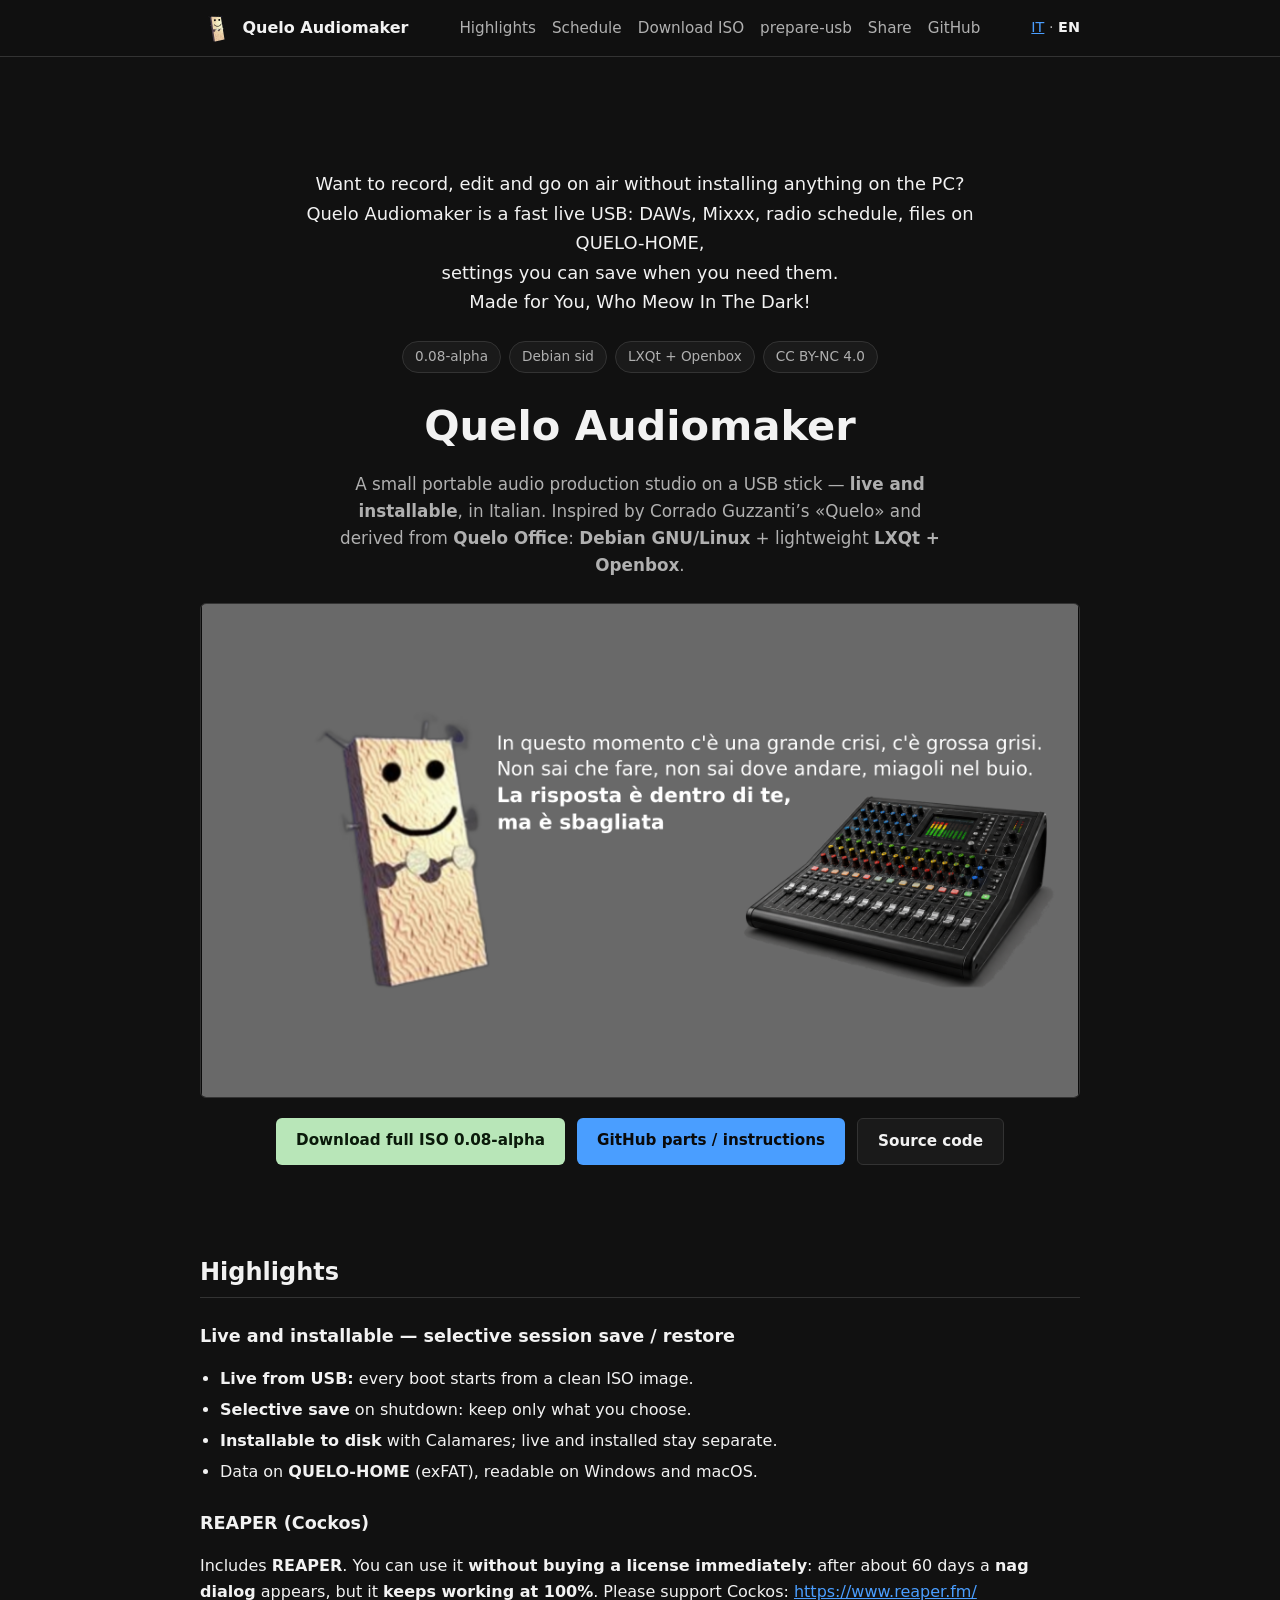
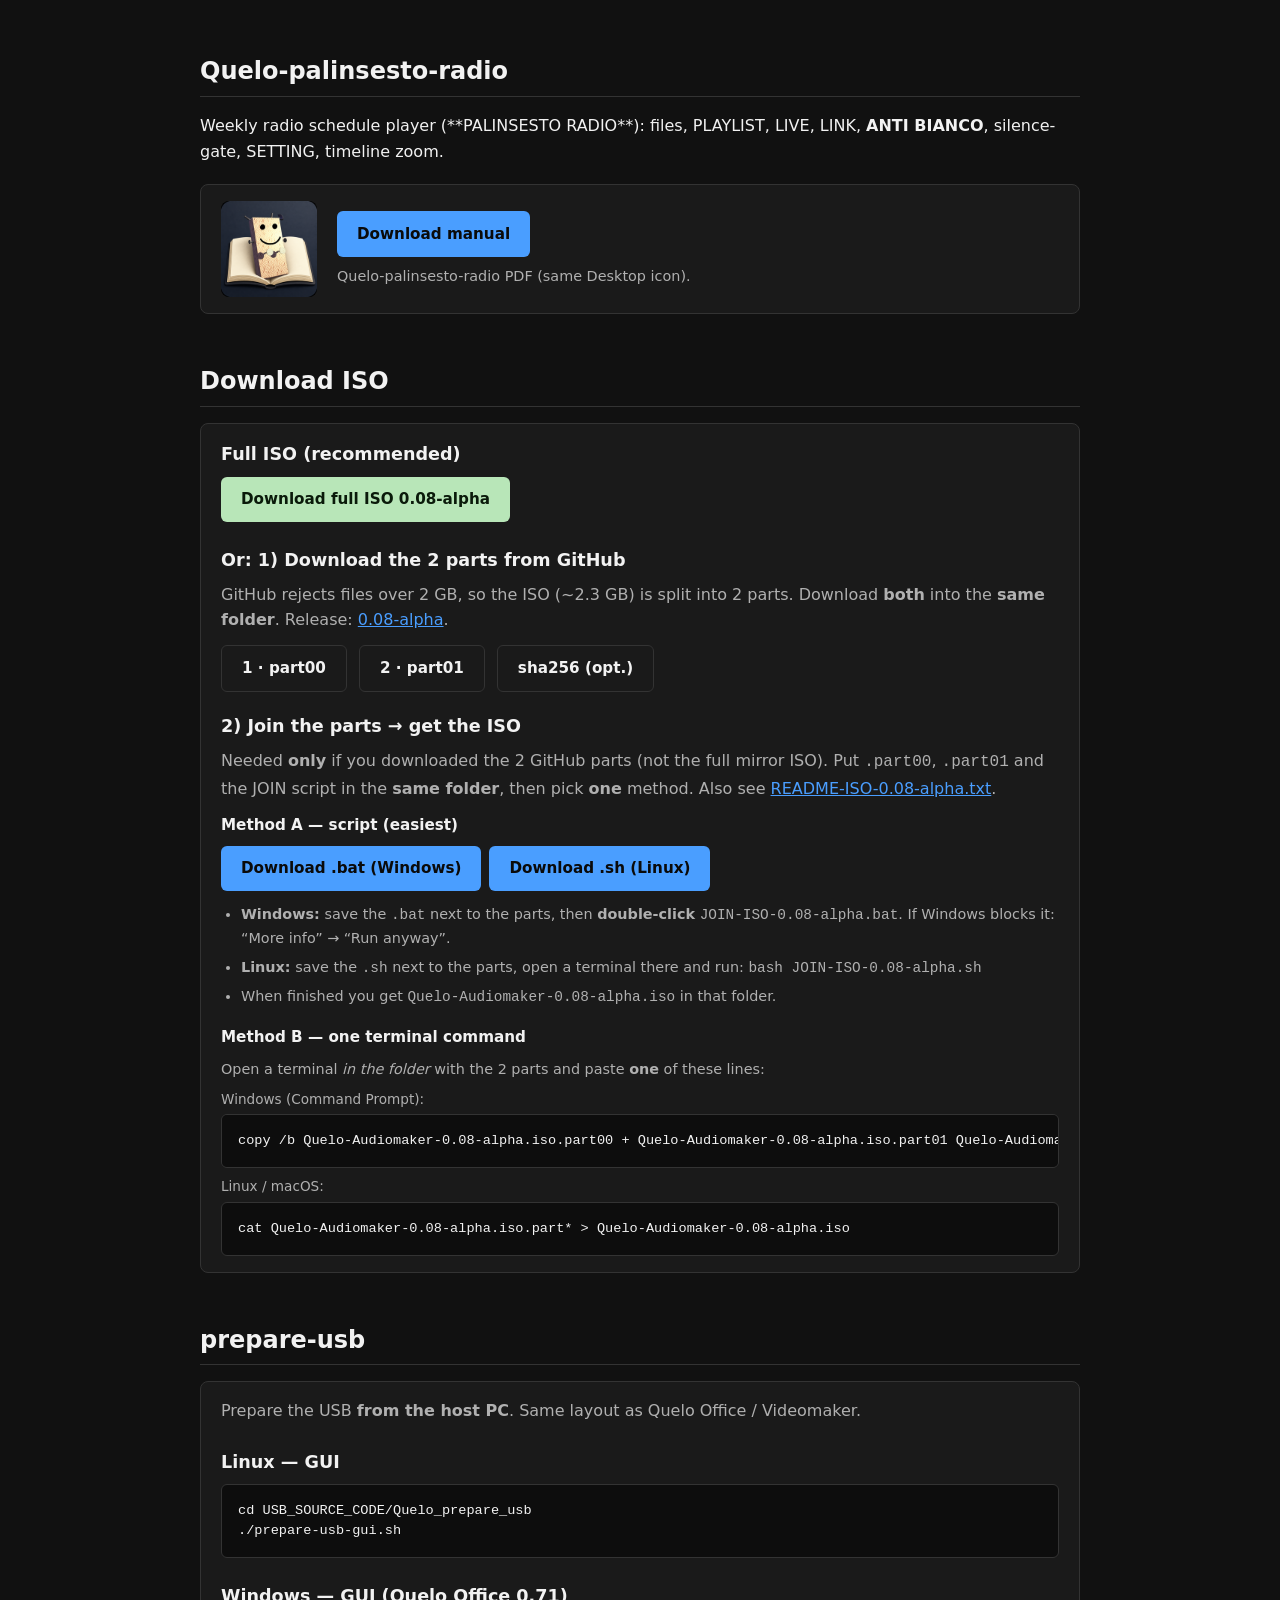
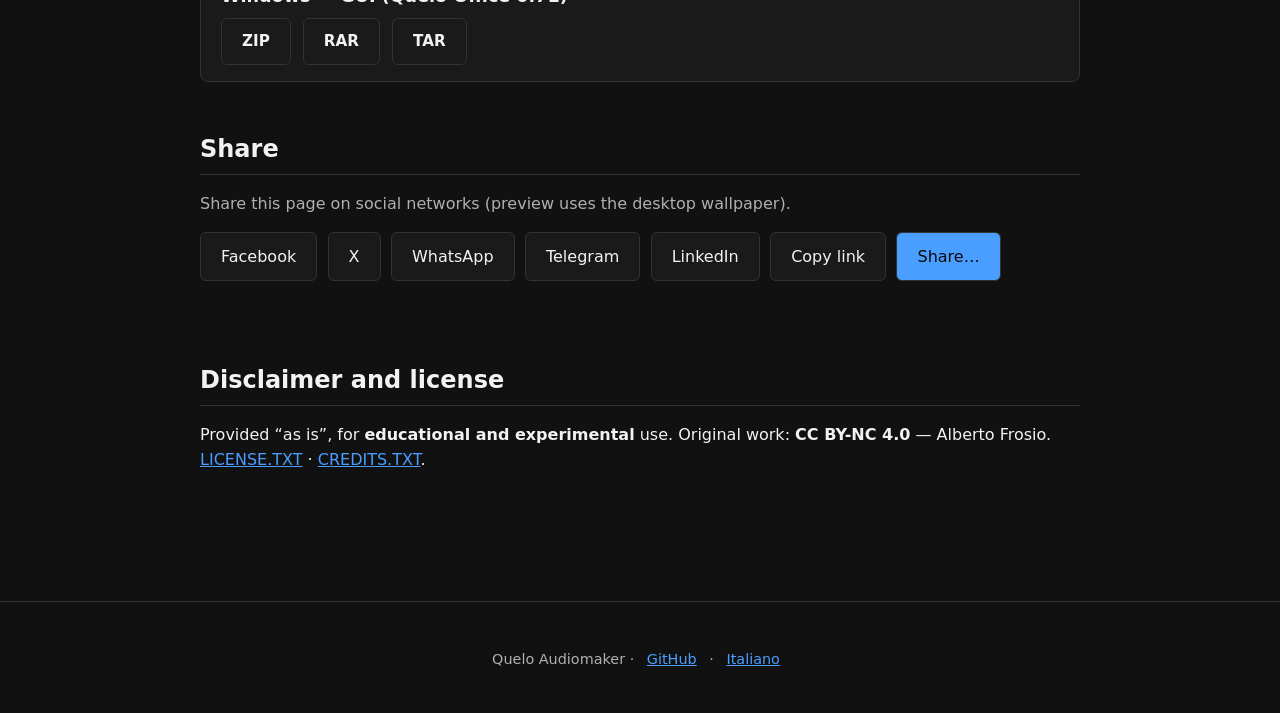
==== commit 6643f668: "Clarify JOIN .bat/.sh usage on the download page. Co-authored-by: Cursor <cursoragent@cursor.com>" ====
--- a/docs/en/index.html
+++ b/docs/en/index.html
@@ -155,20 +155,51 @@
             Download full ISO 0.08-alpha
           </a>
         </div>
-        <h3 style="margin-top:1.5rem">Or: 2 parts from GitHub</h3>
+
+        <h3 style="margin-top:1.5rem">Or: 1) Download the 2 parts from GitHub</h3>
+        <p style="margin:0.5rem 0 0.75rem;color:var(--text-muted)">
+          GitHub rejects files over 2&nbsp;GB, so the ISO (~2.3&nbsp;GB) is split into 2 parts.
+          Download <strong>both</strong> into the <strong>same folder</strong>.
+          Release:
+          <a href="https://github.com/alby-quelo/Quelo-Audiomaker/releases/tag/0.08-alpha">0.08-alpha</a>.
+        </p>
         <div class="cta-row" style="justify-content:flex-start;margin-top:0;flex-wrap:wrap">
           <a class="btn btn-secondary" href="https://github.com/alby-quelo/Quelo-Audiomaker/releases/download/0.08-alpha/Quelo-Audiomaker-0.08-alpha.iso.part00">1 · part00</a>
           <a class="btn btn-secondary" href="https://github.com/alby-quelo/Quelo-Audiomaker/releases/download/0.08-alpha/Quelo-Audiomaker-0.08-alpha.iso.part01">2 · part01</a>
-          <a class="btn btn-secondary" href="https://github.com/alby-quelo/Quelo-Audiomaker/releases/download/0.08-alpha/Quelo-Audiomaker-0.08-alpha.iso.sha256">sha256</a>
-        </div>
-        <p style="margin:1rem 0 0.35rem;font-size:0.85rem;color:var(--text-muted)">Windows:</p>
+          <a class="btn btn-secondary" href="https://github.com/alby-quelo/Quelo-Audiomaker/releases/download/0.08-alpha/Quelo-Audiomaker-0.08-alpha.iso.sha256">sha256 (opt.)</a>
+        </div>
+
+        <h3 style="margin-top:1.25rem">2) Join the parts → get the ISO</h3>
+        <p style="margin:0.5rem 0 0.75rem;color:var(--text-muted)">
+          Needed <strong>only</strong> if you downloaded the 2 GitHub parts
+          (not the full mirror ISO).
+          Put <code>.part00</code>, <code>.part01</code> and the JOIN script in the
+          <strong>same folder</strong>, then pick <strong>one</strong> method.
+          Also see
+          <a href="../README-ISO-0.08-alpha.txt">README-ISO-0.08-alpha.txt</a>.
+        </p>
+
+        <p style="margin:0 0 0.5rem;font-size:0.95rem"><strong>Method A — script (easiest)</strong></p>
+        <div class="cta-row" style="justify-content:flex-start;margin-top:0;flex-wrap:wrap;gap:0.5rem">
+          <a class="btn btn-primary" href="../JOIN-ISO-0.08-alpha.bat" download="JOIN-ISO-0.08-alpha.bat">Download .bat (Windows)</a>
+          <a class="btn btn-primary" href="../JOIN-ISO-0.08-alpha.sh" download="JOIN-ISO-0.08-alpha.sh">Download .sh (Linux)</a>
+        </div>
+        <ul style="margin:0.75rem 0 0;padding-left:1.25rem;font-size:0.9rem;color:var(--text-muted)">
+          <li><strong>Windows:</strong> save the <code>.bat</code> next to the parts, then <strong>double-click</strong>
+            <code>JOIN-ISO-0.08-alpha.bat</code>. If Windows blocks it: “More info” → “Run anyway”.</li>
+          <li><strong>Linux:</strong> save the <code>.sh</code> next to the parts, open a terminal there and run:
+            <code>bash JOIN-ISO-0.08-alpha.sh</code></li>
+          <li>When finished you get <code>Quelo-Audiomaker-0.08-alpha.iso</code> in that folder.</li>
+        </ul>
+
+        <p style="margin:1rem 0 0.5rem;font-size:0.95rem"><strong>Method B — one terminal command</strong></p>
+        <p style="margin:0 0 0.35rem;font-size:0.9rem;color:var(--text-muted)">
+          Open a terminal <em>in the folder</em> with the 2 parts and paste <strong>one</strong> of these lines:
+        </p>
+        <p style="margin:0.5rem 0 0.25rem;font-size:0.85rem;color:var(--text-muted)">Windows (Command Prompt):</p>
         <pre style="overflow:auto;font-size:0.85rem;margin:0 0 0.5rem">copy /b Quelo-Audiomaker-0.08-alpha.iso.part00 + Quelo-Audiomaker-0.08-alpha.iso.part01 Quelo-Audiomaker-0.08-alpha.iso</pre>
         <p style="margin:0.5rem 0 0.25rem;font-size:0.85rem;color:var(--text-muted)">Linux / macOS:</p>
-        <pre style="overflow:auto;font-size:0.85rem;margin:0 0 0.75rem">cat Quelo-Audiomaker-0.08-alpha.iso.part* &gt; Quelo-Audiomaker-0.08-alpha.iso</pre>
-        <div class="cta-row" style="justify-content:flex-start;margin-top:0;flex-wrap:wrap;gap:0.5rem">
-          <a class="btn btn-primary" href="../JOIN-ISO-0.08-alpha.bat" download="JOIN-ISO-0.08-alpha.bat">.bat (Windows)</a>
-          <a class="btn btn-primary" href="../JOIN-ISO-0.08-alpha.sh" download="JOIN-ISO-0.08-alpha.sh">.sh (Linux)</a>
-        </div>
+        <pre style="overflow:auto;font-size:0.85rem;margin:0">cat Quelo-Audiomaker-0.08-alpha.iso.part* &gt; Quelo-Audiomaker-0.08-alpha.iso</pre>
       </div>
     </section>
 
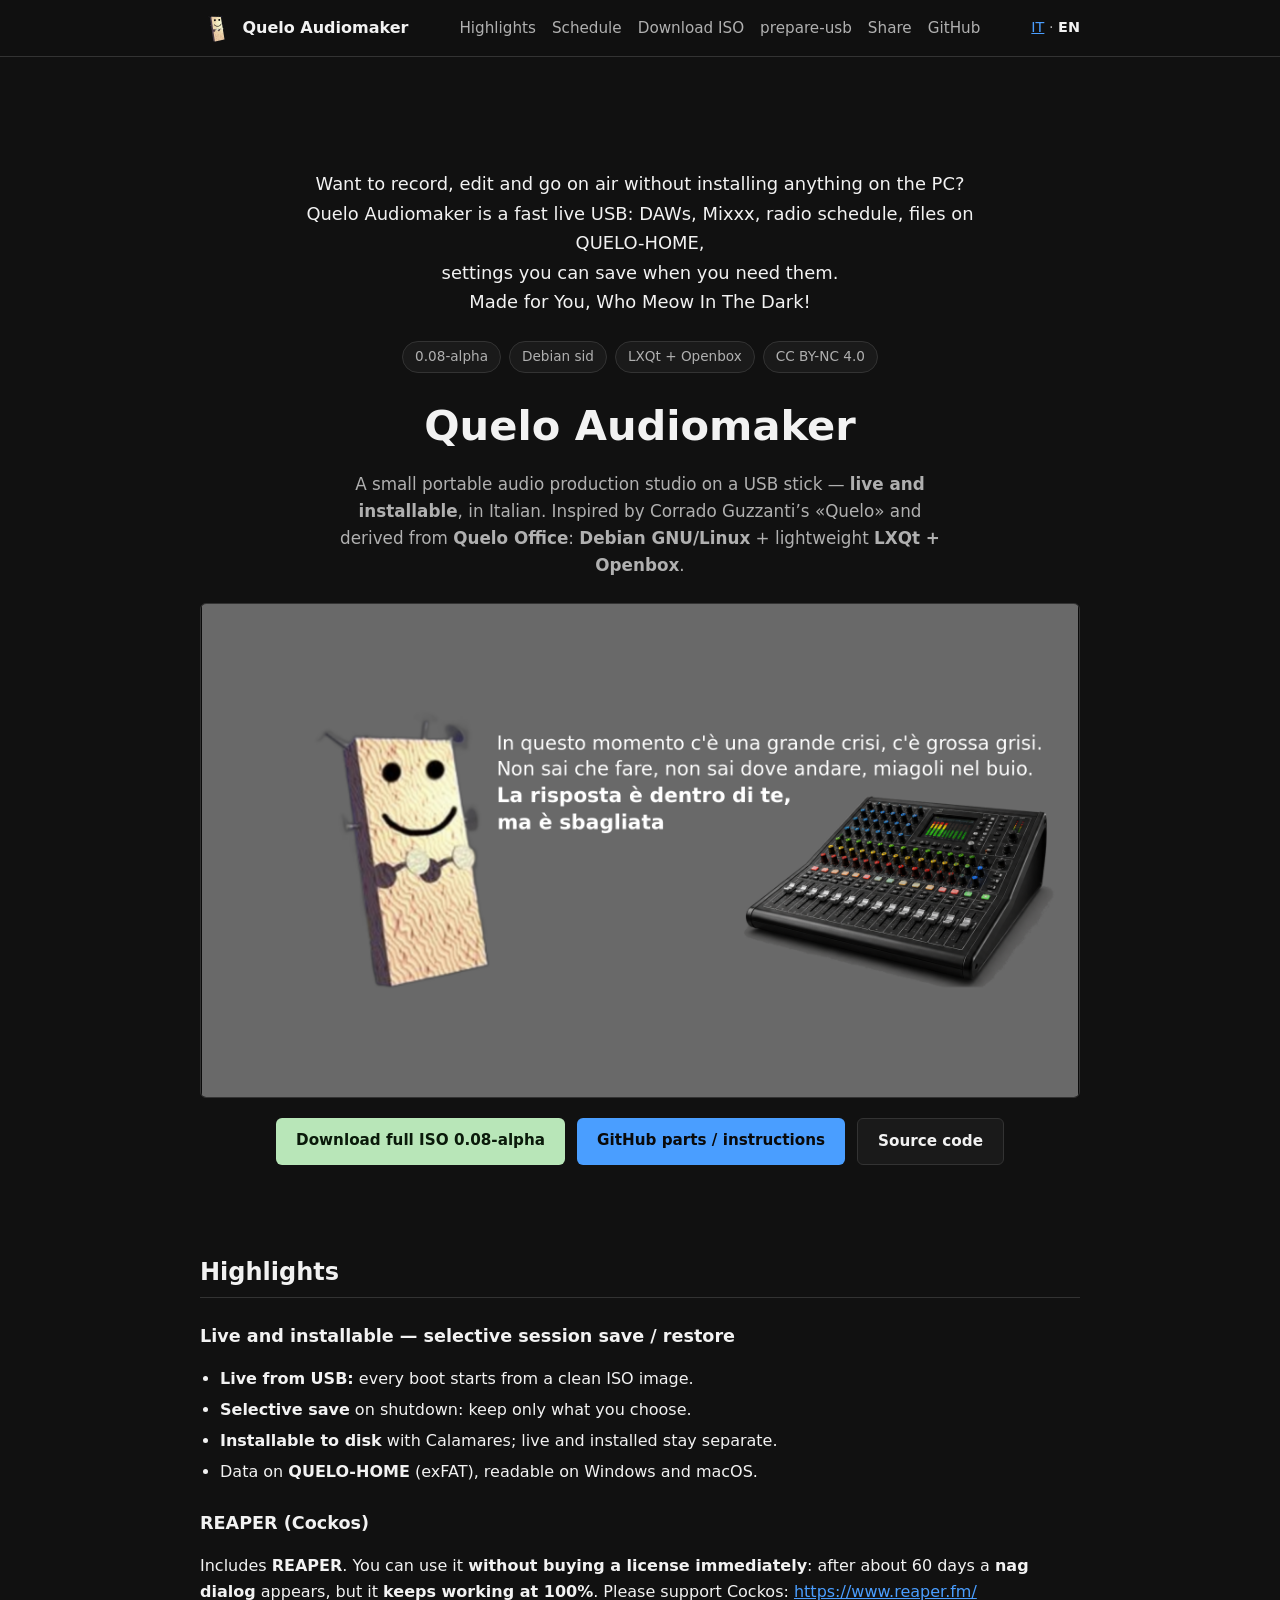
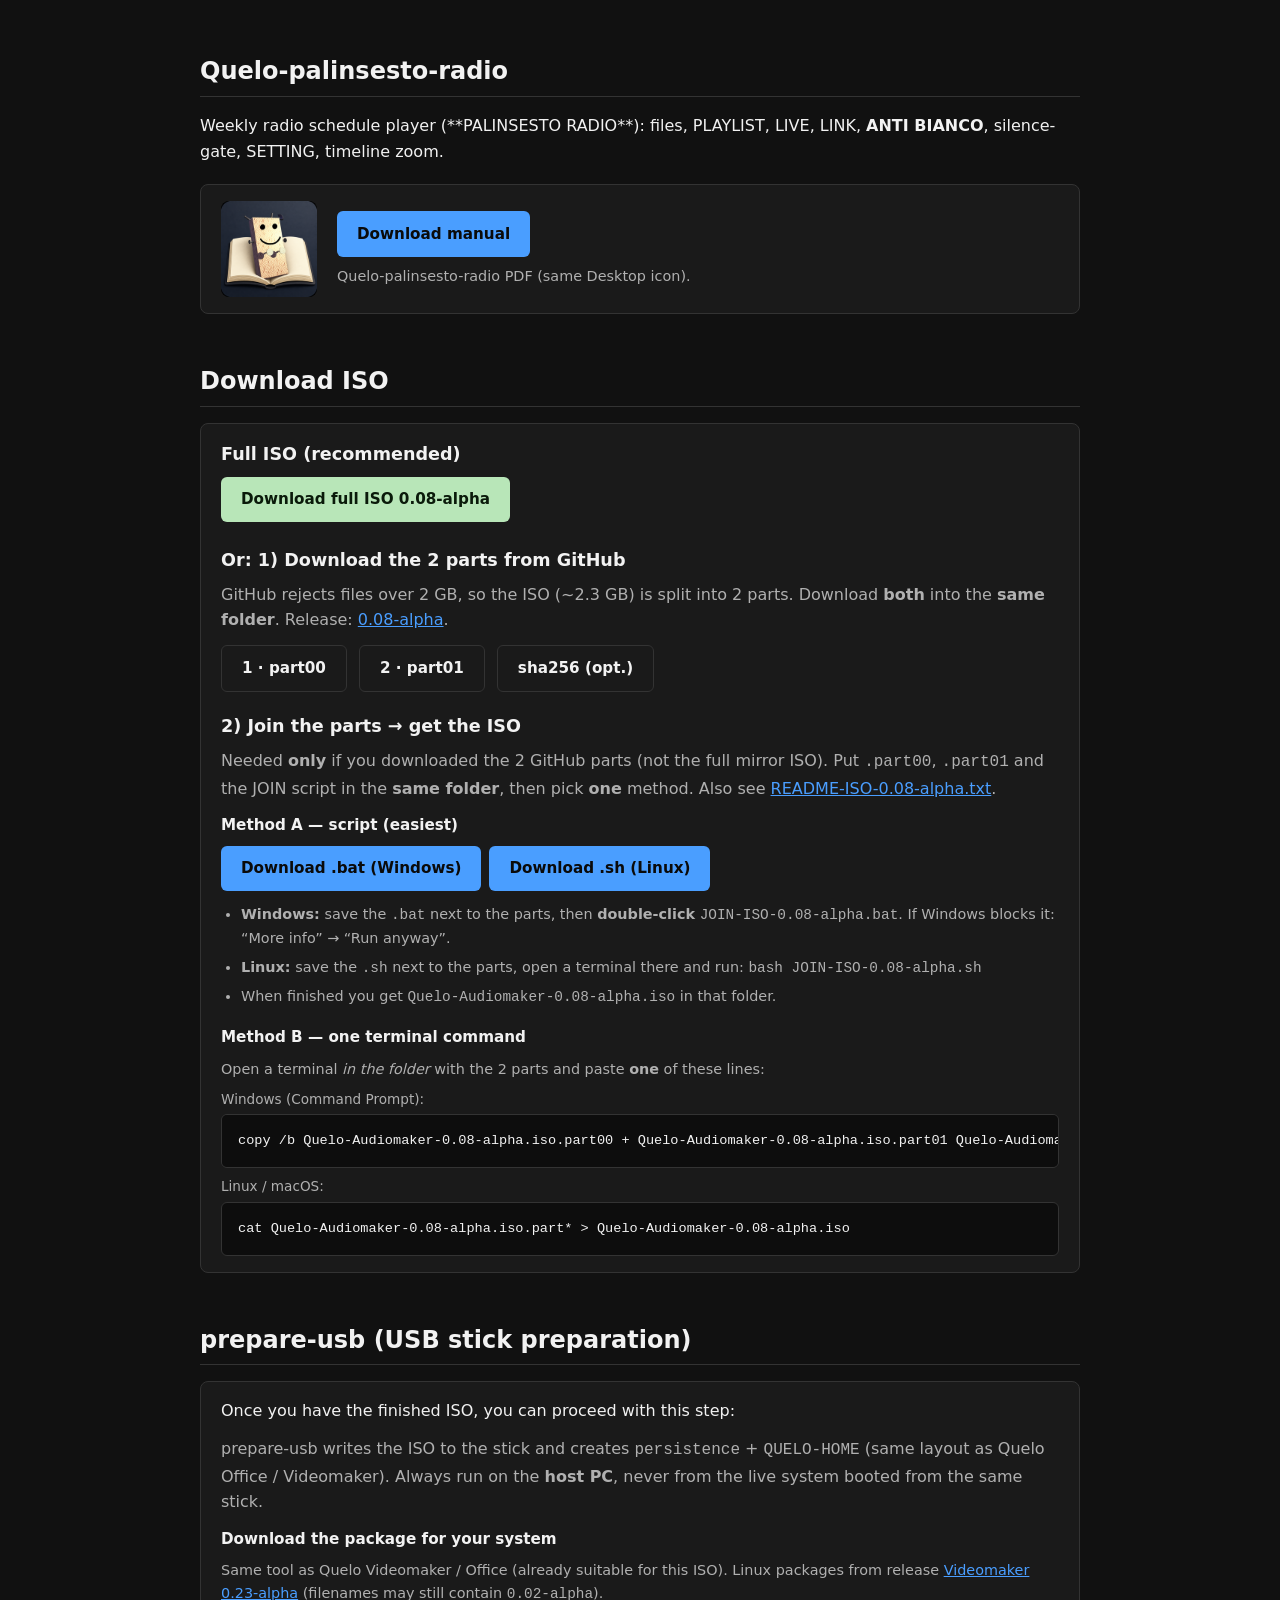
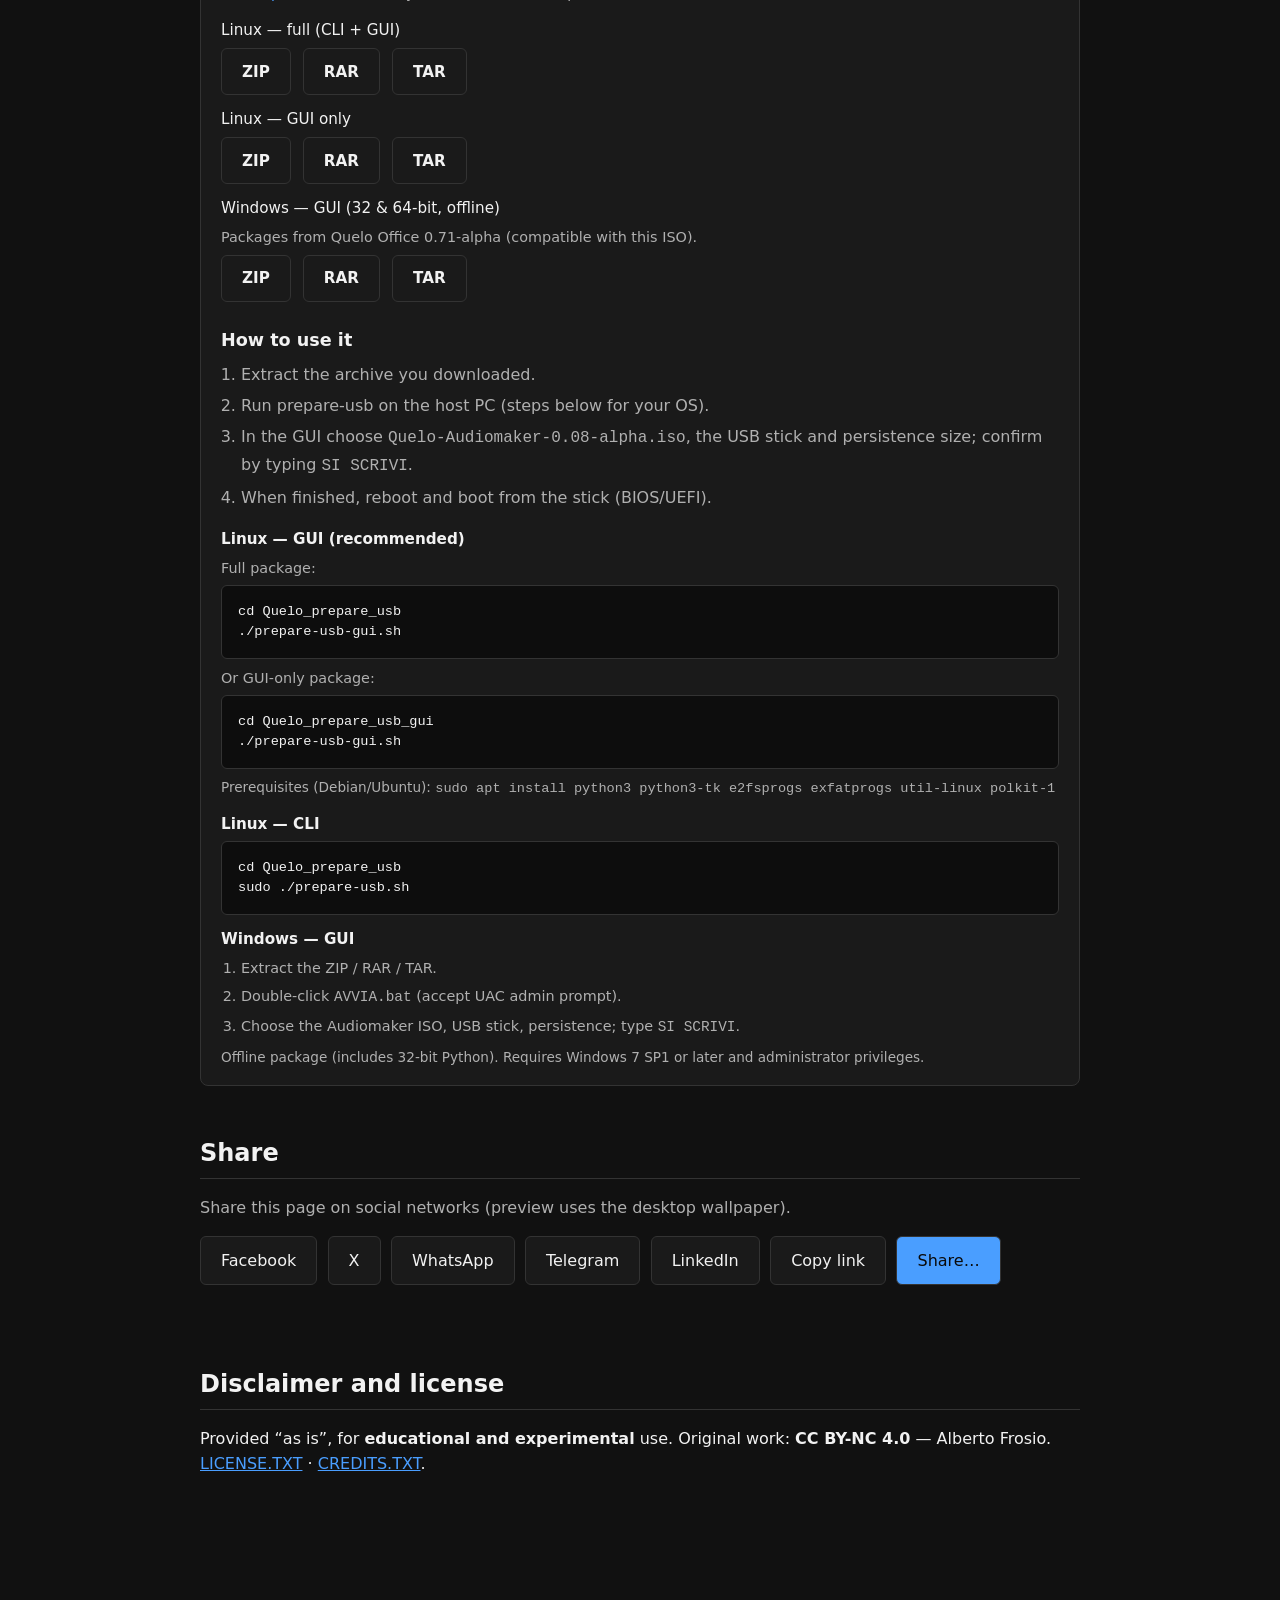
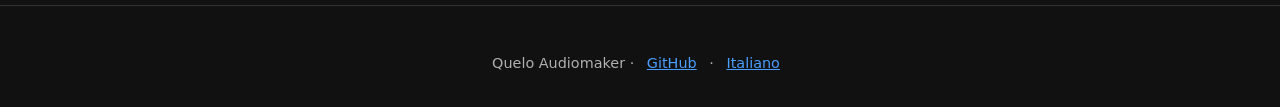
==== commit 3e6819b3: "Align prepare-usb docs with the Videomaker Pages section. Co-authored-by: Cursor <cursoragent@cursor" ====
--- a/docs/en/index.html
+++ b/docs/en/index.html
@@ -204,20 +204,82 @@
     </section>
 
     <section id="prepare-usb">
-      <h2>prepare-usb</h2>
+      <h2>prepare-usb (USB stick preparation)</h2>
       <div class="card" style="text-align:left">
+        <p style="margin:0 0 0.75rem">
+          Once you have the finished ISO, you can proceed with this step:
+        </p>
         <p style="margin:0 0 0.75rem;color:var(--text-muted)">
-          Prepare the USB <strong>from the host PC</strong>. Same layout as Quelo Office / Videomaker.
-        </p>
-        <h3>Linux — GUI</h3>
-        <pre style="overflow:auto;font-size:0.85rem;margin:0 0 0.75rem">cd USB_SOURCE_CODE/Quelo_prepare_usb
-./prepare-usb-gui.sh</pre>
-        <h3>Windows — GUI (Quelo Office 0.71)</h3>
+          prepare-usb writes the ISO to the stick and creates
+          <code>persistence</code> + <code>QUELO-HOME</code> (same layout as Quelo Office / Videomaker).
+          Always run on the <strong>host PC</strong>, never from the live system booted from the same stick.
+        </p>
+
+        <p style="margin:0 0 0.5rem;font-size:0.95rem"><strong>Download the package for your system</strong></p>
+        <p style="margin:0 0 0.75rem;font-size:0.9rem;color:var(--text-muted)">
+          Same tool as Quelo Videomaker / Office (already suitable for this ISO).
+          Linux packages from release
+          <a href="https://github.com/alby-quelo/quelo-videomaker/releases/tag/0.23-alpha">Videomaker 0.23-alpha</a>
+          (filenames may still contain <code>0.02-alpha</code>).
+        </p>
+
+        <p style="margin:0.75rem 0 0.35rem;font-size:0.95rem">Linux — full (CLI + GUI)</p>
+        <div class="cta-row" style="justify-content:flex-start;margin-top:0;flex-wrap:wrap">
+          <a class="btn btn-secondary" href="https://github.com/alby-quelo/quelo-videomaker/releases/download/0.23-alpha/Quelo_prepare_usb-0.02-alpha.zip">ZIP</a>
+          <a class="btn btn-secondary" href="https://github.com/alby-quelo/quelo-videomaker/releases/download/0.23-alpha/Quelo_prepare_usb-0.02-alpha.rar">RAR</a>
+          <a class="btn btn-secondary" href="https://github.com/alby-quelo/quelo-videomaker/releases/download/0.23-alpha/Quelo_prepare_usb-0.02-alpha.tar">TAR</a>
+        </div>
+
+        <p style="margin:0.75rem 0 0.35rem;font-size:0.95rem">Linux — GUI only</p>
+        <div class="cta-row" style="justify-content:flex-start;margin-top:0;flex-wrap:wrap">
+          <a class="btn btn-secondary" href="https://github.com/alby-quelo/quelo-videomaker/releases/download/0.23-alpha/Quelo_prepare_usb_gui-0.02-alpha.zip">ZIP</a>
+          <a class="btn btn-secondary" href="https://github.com/alby-quelo/quelo-videomaker/releases/download/0.23-alpha/Quelo_prepare_usb_gui-0.02-alpha.rar">RAR</a>
+          <a class="btn btn-secondary" href="https://github.com/alby-quelo/quelo-videomaker/releases/download/0.23-alpha/Quelo_prepare_usb_gui-0.02-alpha.tar">TAR</a>
+        </div>
+
+        <p style="margin:0.75rem 0 0.35rem;font-size:0.95rem">Windows — GUI (32 &amp; 64-bit, offline)</p>
+        <p style="margin:0 0 0.35rem;font-size:0.9rem;color:var(--text-muted)">
+          Packages from Quelo Office 0.71-alpha (compatible with this ISO).
+        </p>
         <div class="cta-row" style="justify-content:flex-start;margin-top:0;flex-wrap:wrap">
           <a class="btn btn-secondary" href="https://github.com/alby-quelo/quelo-office/releases/download/0.71-alpha/Quelo-prepare_usb_windows.zip">ZIP</a>
           <a class="btn btn-secondary" href="https://github.com/alby-quelo/quelo-office/releases/download/0.71-alpha/Quelo-prepare_usb_windows.rar">RAR</a>
           <a class="btn btn-secondary" href="https://github.com/alby-quelo/quelo-office/releases/download/0.71-alpha/Quelo-prepare_usb_windows.tar">TAR</a>
         </div>
+
+        <h3 style="margin-top:1.5rem">How to use it</h3>
+        <ol style="margin:0.5rem 0 1rem;padding-left:1.25rem;color:var(--text-muted)">
+          <li>Extract the archive you downloaded.</li>
+          <li>Run prepare-usb on the host PC (steps below for your OS).</li>
+          <li>In the GUI choose <code>Quelo-Audiomaker-0.08-alpha.iso</code>, the USB stick and persistence size; confirm by typing <code>SI SCRIVI</code>.</li>
+          <li>When finished, reboot and boot from the stick (BIOS/UEFI).</li>
+        </ol>
+
+        <p style="margin:0 0 0.35rem;font-size:0.95rem"><strong>Linux — GUI (recommended)</strong></p>
+        <p style="margin:0 0 0.35rem;font-size:0.9rem;color:var(--text-muted)">Full package:</p>
+        <pre style="overflow:auto;font-size:0.85rem;margin:0 0 0.5rem">cd Quelo_prepare_usb
+./prepare-usb-gui.sh</pre>
+        <p style="margin:0 0 0.35rem;font-size:0.9rem;color:var(--text-muted)">Or GUI-only package:</p>
+        <pre style="overflow:auto;font-size:0.85rem;margin:0 0 0.5rem">cd Quelo_prepare_usb_gui
+./prepare-usb-gui.sh</pre>
+        <p style="margin:0 0 0.75rem;font-size:0.85rem;color:var(--text-muted)">
+          Prerequisites (Debian/Ubuntu):
+          <code>sudo apt install python3 python3-tk e2fsprogs exfatprogs util-linux polkit-1</code>
+        </p>
+
+        <p style="margin:0 0 0.35rem;font-size:0.95rem"><strong>Linux — CLI</strong></p>
+        <pre style="overflow:auto;font-size:0.85rem;margin:0 0 0.75rem">cd Quelo_prepare_usb
+sudo ./prepare-usb.sh</pre>
+
+        <p style="margin:0 0 0.35rem;font-size:0.95rem"><strong>Windows — GUI</strong></p>
+        <ol style="margin:0.35rem 0 0.5rem;padding-left:1.25rem;font-size:0.9rem;color:var(--text-muted)">
+          <li>Extract the ZIP / RAR / TAR.</li>
+          <li>Double-click <code>AVVIA.bat</code> (accept UAC admin prompt).</li>
+          <li>Choose the Audiomaker ISO, USB stick, persistence; type <code>SI SCRIVI</code>.</li>
+        </ol>
+        <p style="margin:0;font-size:0.85rem;color:var(--text-muted)">
+          Offline package (includes 32-bit Python). Requires Windows 7 SP1 or later and administrator privileges.
+        </p>
       </div>
     </section>
 
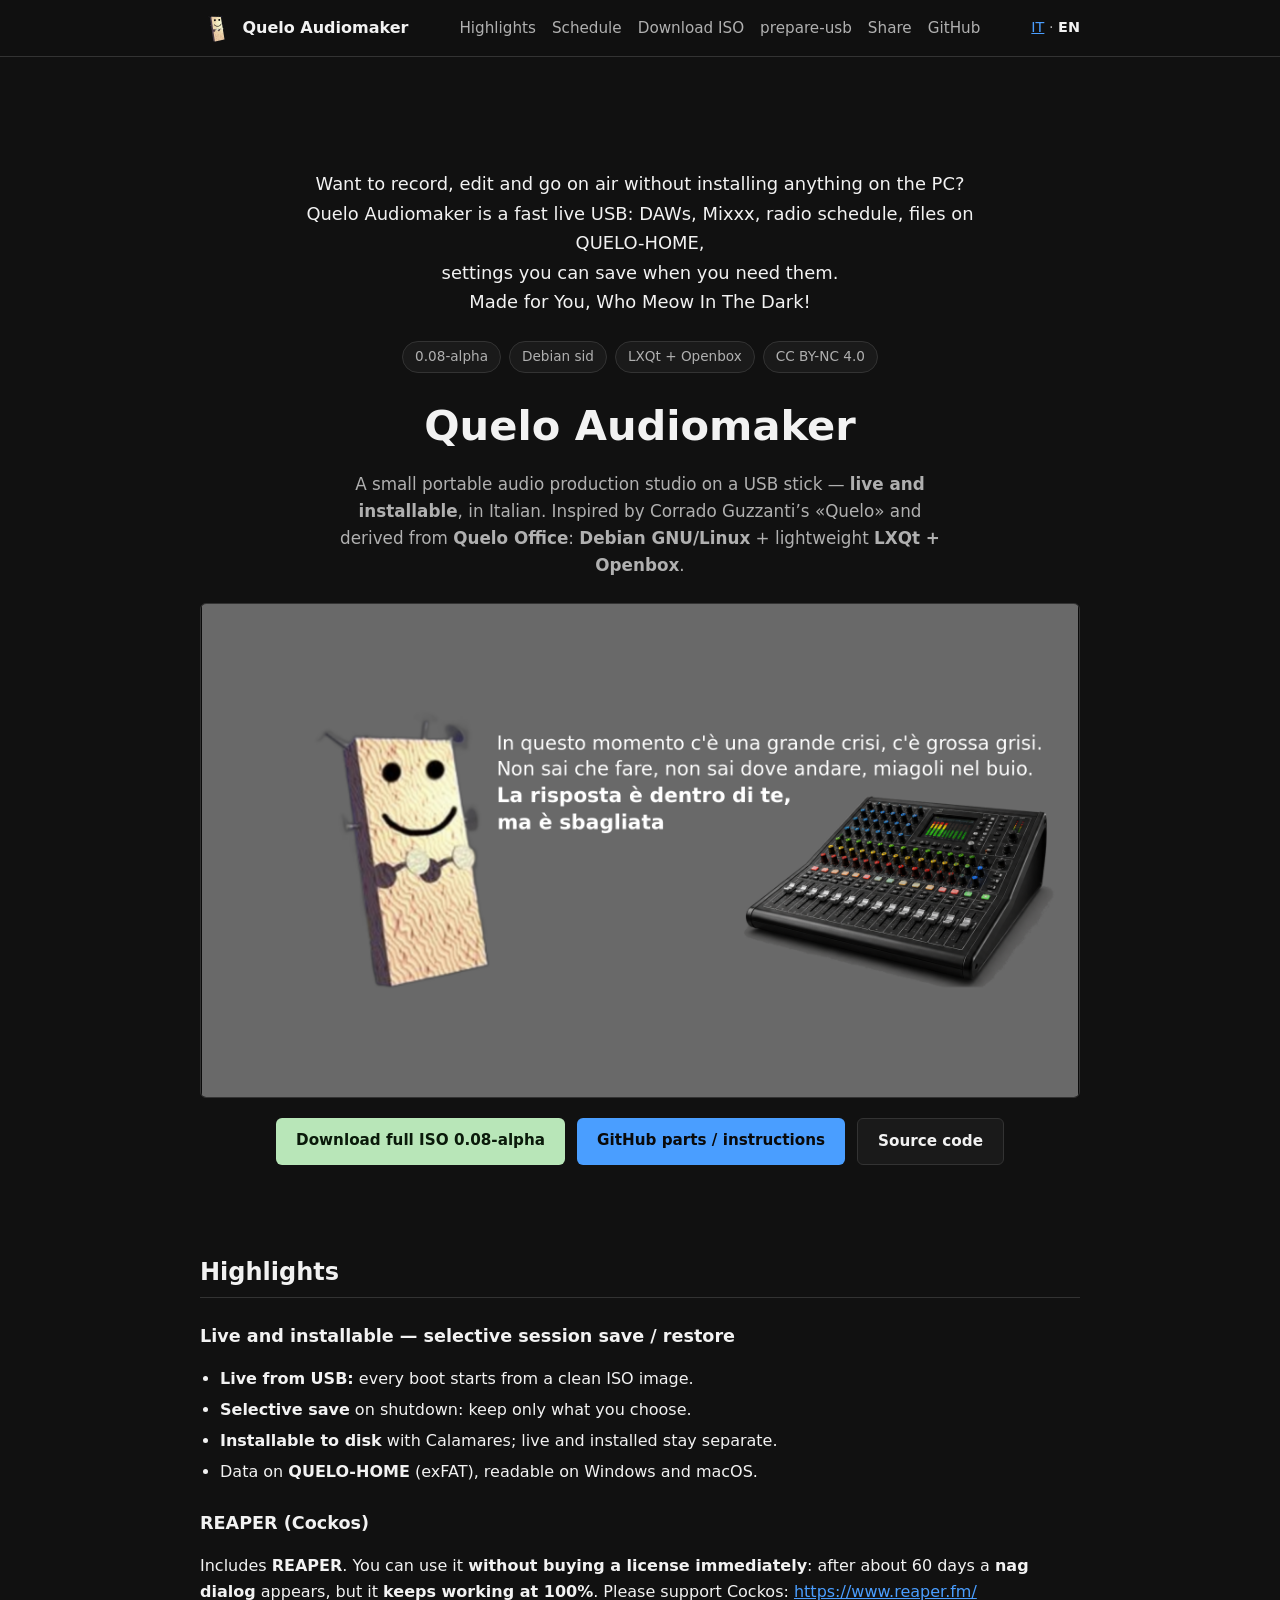
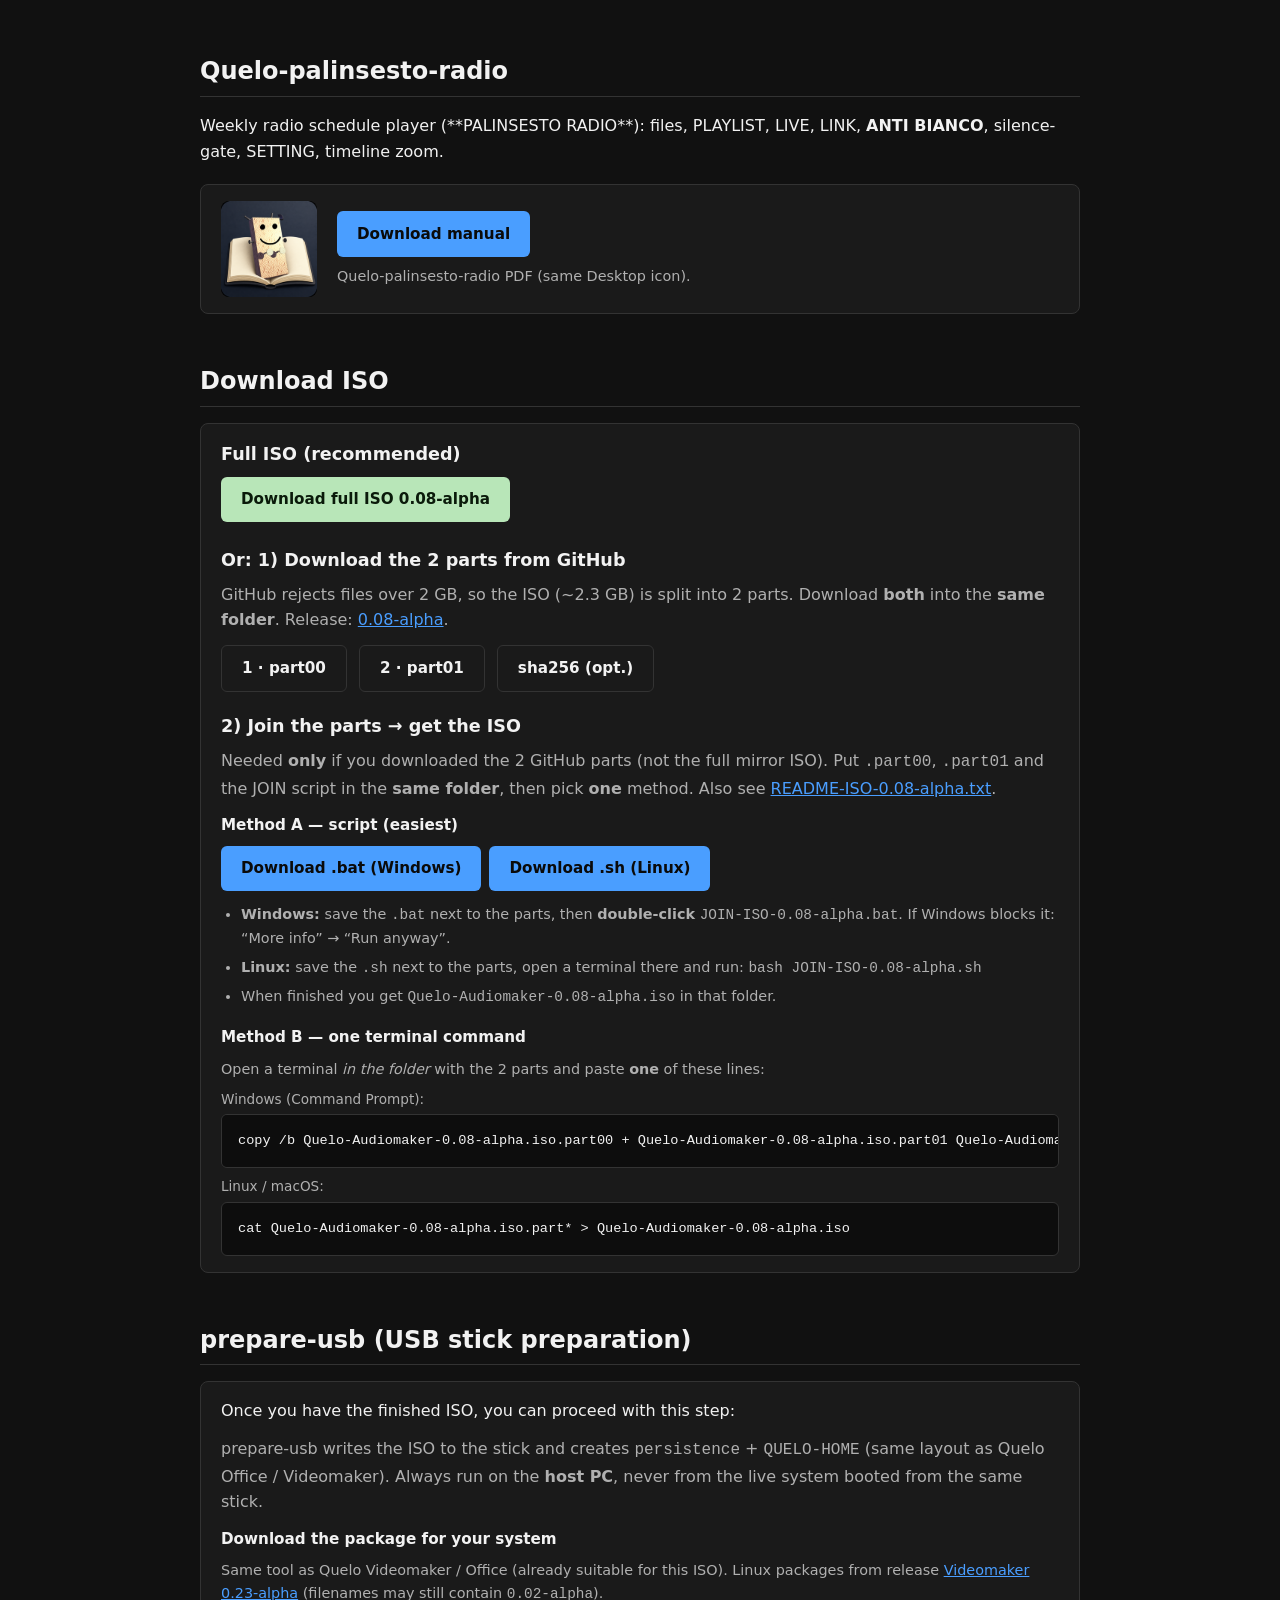
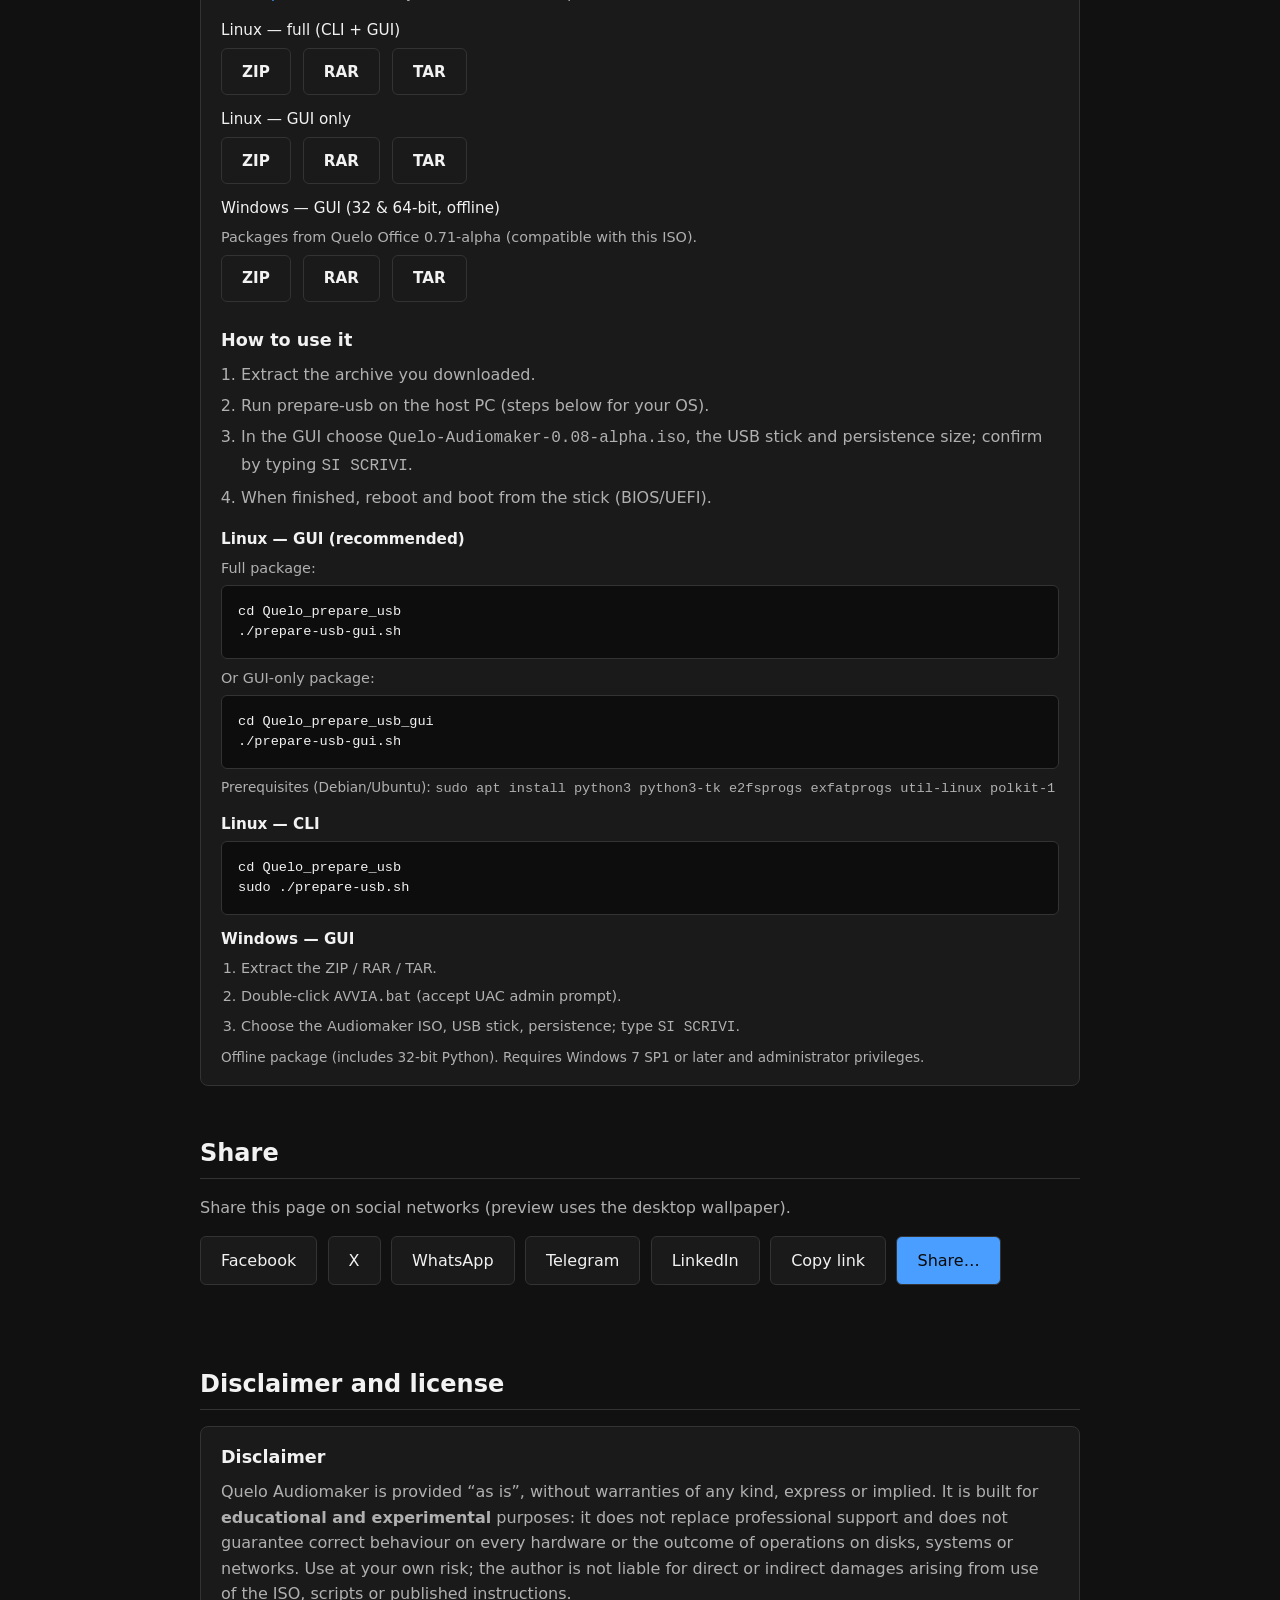
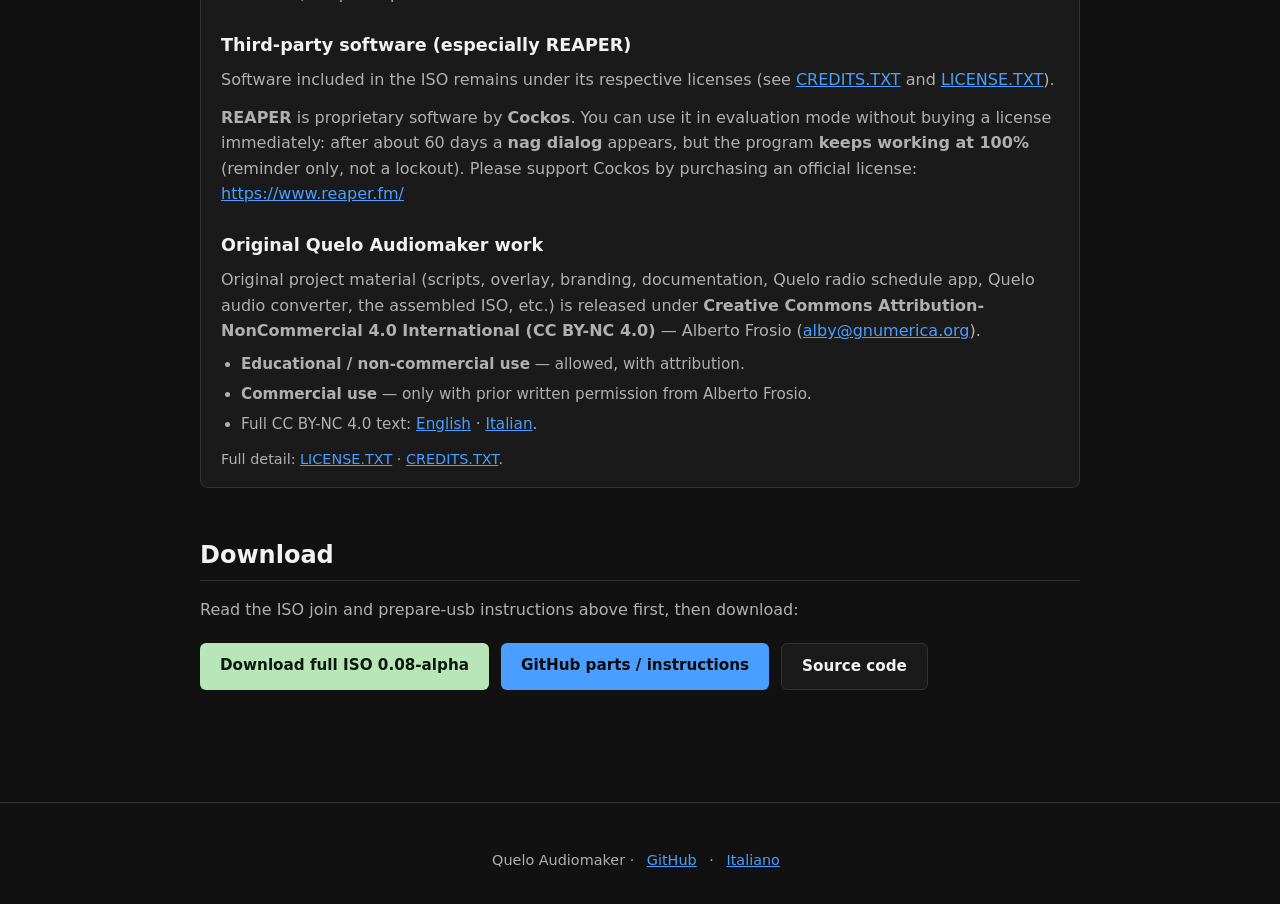
==== commit 6cf623c2: "Expand disclaimer and license on the Pages site. Match README detail on liability, REAPER evaluation" ====
--- a/docs/en/index.html
+++ b/docs/en/index.html
@@ -298,14 +298,74 @@
       <p id="share-status" class="share-status" aria-live="polite"></p>
     </section>
 
-    <section>
+    <section id="disclaimer">
       <h2>Disclaimer and license</h2>
-      <p>
-        Provided “as is”, for <strong>educational and experimental</strong> use. Original work:
-        <strong>CC BY-NC 4.0</strong> — Alberto Frosio.
-        <a href="https://github.com/alby-quelo/Quelo-Audiomaker/blob/main/LICENSE.TXT">LICENSE.TXT</a> ·
-        <a href="https://github.com/alby-quelo/Quelo-Audiomaker/blob/main/CREDITS.TXT">CREDITS.TXT</a>.
-      </p>
+      <div class="card" style="text-align:left">
+        <h3 style="margin-top:0">Disclaimer</h3>
+        <p style="margin:0 0 0.75rem;color:var(--text-muted)">
+          Quelo Audiomaker is provided “as is”, without warranties of any kind,
+          express or implied. It is built for <strong>educational and experimental</strong> purposes:
+          it does not replace professional support and does not guarantee correct behaviour
+          on every hardware or the outcome of operations on disks, systems or networks.
+          Use at your own risk; the author is not liable for direct or indirect damages
+          arising from use of the ISO, scripts or published instructions.
+        </p>
+
+        <h3>Third-party software (especially REAPER)</h3>
+        <p style="margin:0 0 0.75rem;color:var(--text-muted)">
+          Software included in the ISO remains under its respective licenses
+          (see <a href="https://github.com/alby-quelo/Quelo-Audiomaker/blob/main/CREDITS.TXT">CREDITS.TXT</a>
+          and <a href="https://github.com/alby-quelo/Quelo-Audiomaker/blob/main/LICENSE.TXT">LICENSE.TXT</a>).
+        </p>
+        <p style="margin:0 0 0.75rem;color:var(--text-muted)">
+          <strong>REAPER</strong> is proprietary software by <strong>Cockos</strong>.
+          You can use it in evaluation mode without buying a license immediately:
+          after about 60 days a <strong>nag dialog</strong> appears, but the program
+          <strong>keeps working at 100%</strong> (reminder only, not a lockout).
+          Please support Cockos by purchasing an official license:
+          <a href="https://www.reaper.fm/" rel="noopener">https://www.reaper.fm/</a>
+        </p>
+
+        <h3>Original Quelo Audiomaker work</h3>
+        <p style="margin:0 0 0.5rem;color:var(--text-muted)">
+          Original project material (scripts, overlay, branding, documentation,
+          Quelo radio schedule app, Quelo audio converter, the assembled ISO, etc.)
+          is released under
+          <strong>Creative Commons Attribution-NonCommercial 4.0 International (CC BY-NC 4.0)</strong>
+          — Alberto Frosio
+          (<a href="mailto:alby@gnumerica.org">alby@gnumerica.org</a>).
+        </p>
+        <ul style="margin:0 0 0.75rem;padding-left:1.25rem;color:var(--text-muted);font-size:0.95rem">
+          <li><strong>Educational / non-commercial use</strong> — allowed, with attribution.</li>
+          <li><strong>Commercial use</strong> — only with prior written permission from Alberto Frosio.</li>
+          <li>Full CC BY-NC 4.0 text:
+            <a href="https://creativecommons.org/licenses/by-nc/4.0/legalcode" rel="noopener">English</a> ·
+            <a href="https://creativecommons.org/licenses/by-nc/4.0/legalcode.it" rel="noopener">Italian</a>.</li>
+        </ul>
+        <p style="margin:0;font-size:0.9rem;color:var(--text-muted)">
+          Full detail:
+          <a href="https://github.com/alby-quelo/Quelo-Audiomaker/blob/main/LICENSE.TXT">LICENSE.TXT</a> ·
+          <a href="https://github.com/alby-quelo/Quelo-Audiomaker/blob/main/CREDITS.TXT">CREDITS.TXT</a>.
+        </p>
+      </div>
+    </section>
+
+    <section id="download">
+      <h2>Download</h2>
+      <p style="color:var(--text-muted)">
+        Read the ISO join and prepare-usb instructions above first, then download:
+      </p>
+      <div class="cta-row" style="justify-content:flex-start">
+        <a class="btn btn-mirror" href="https://click2all.org/iso/Quelo-Audiomaker-0.08-alpha.iso">
+          Download full ISO 0.08-alpha
+        </a>
+        <a class="btn btn-primary" href="#iso-parts">
+          GitHub parts / instructions
+        </a>
+        <a class="btn btn-secondary" href="https://github.com/alby-quelo/Quelo-Audiomaker">
+          Source code
+        </a>
+      </div>
     </section>
   </main>
 
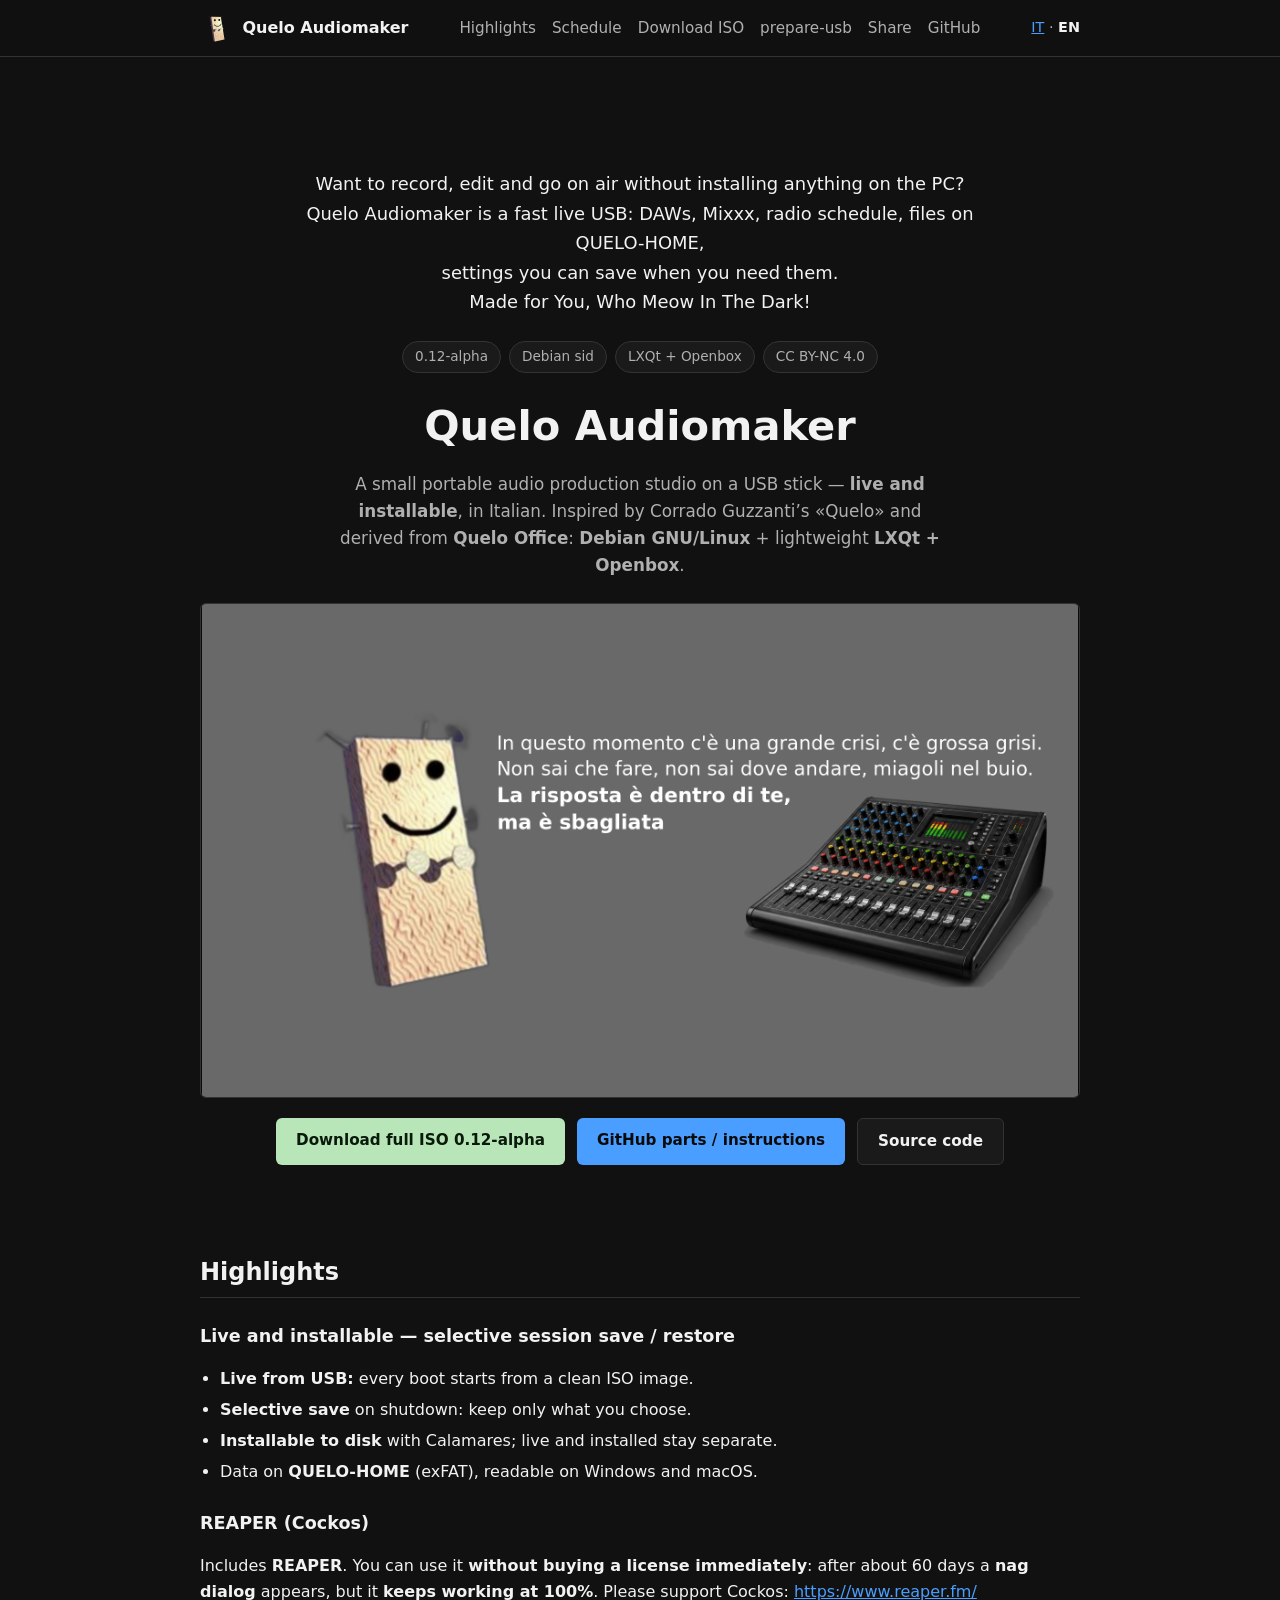
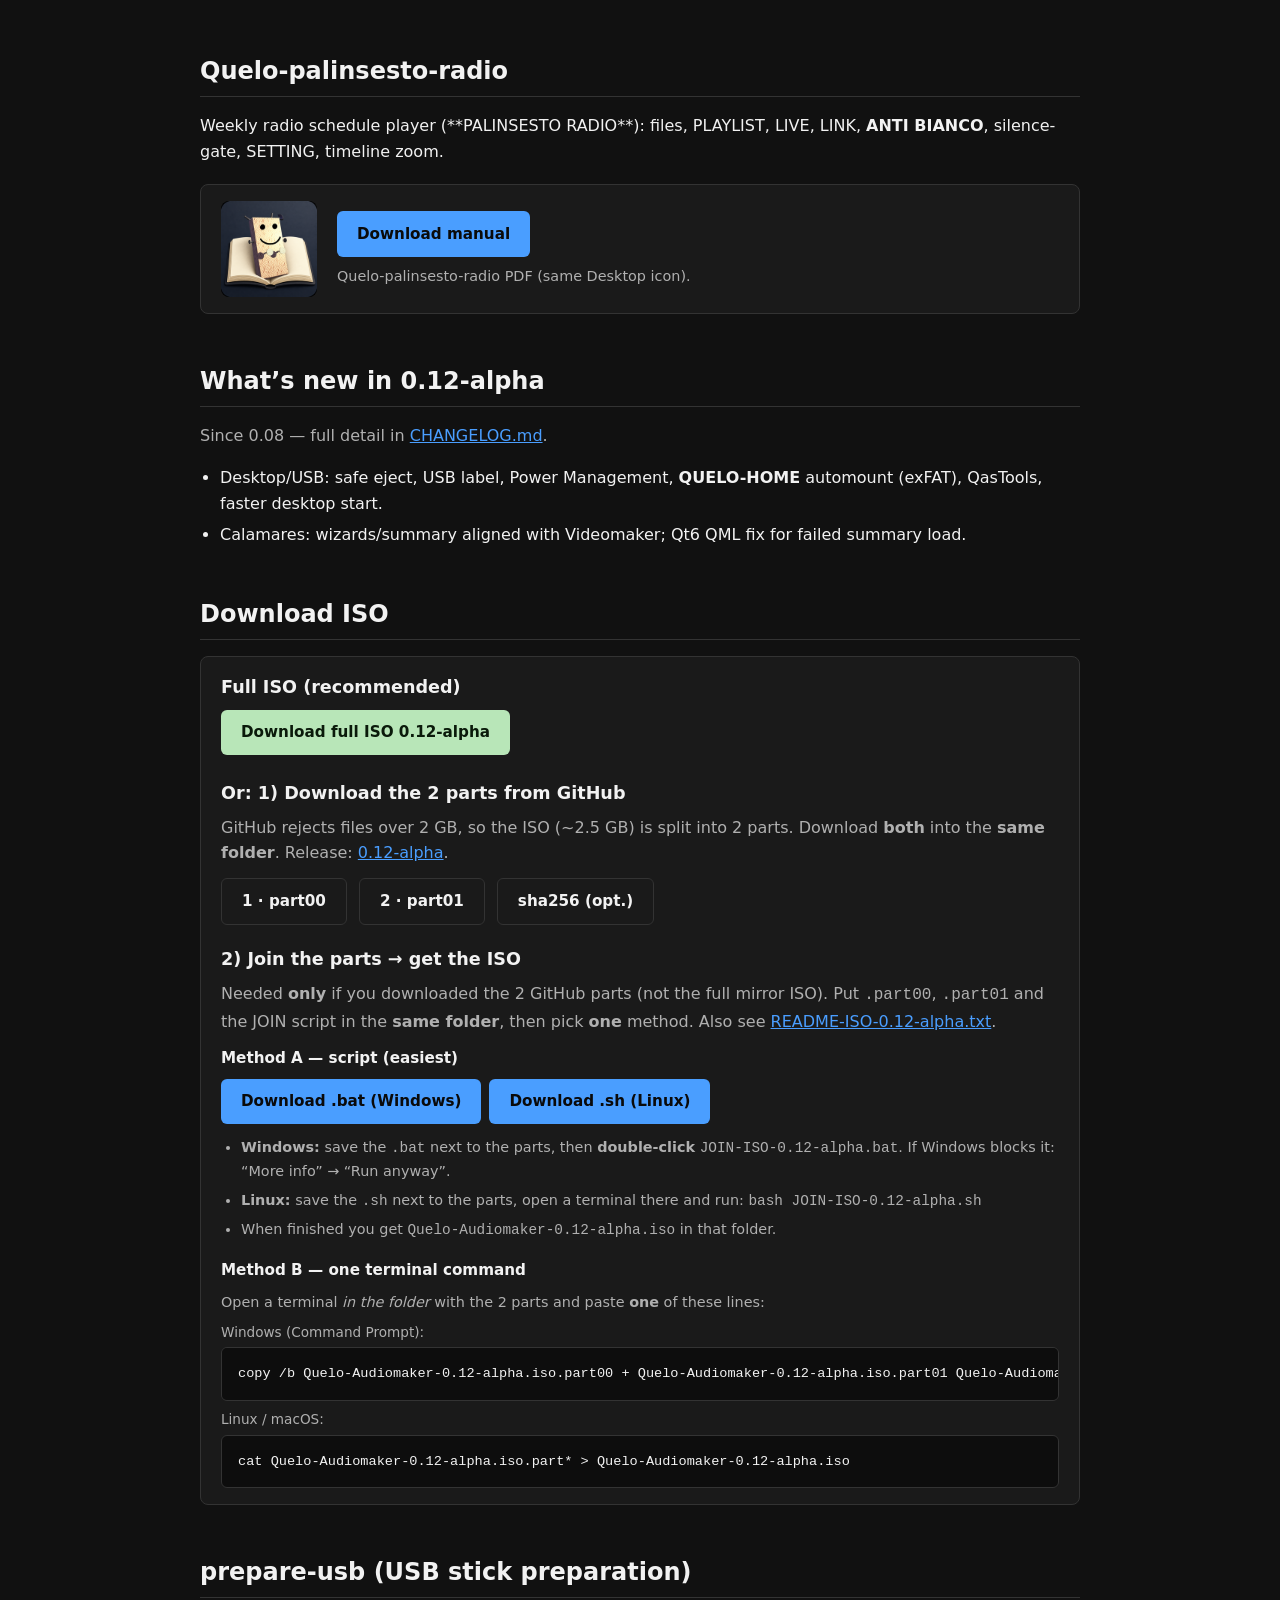
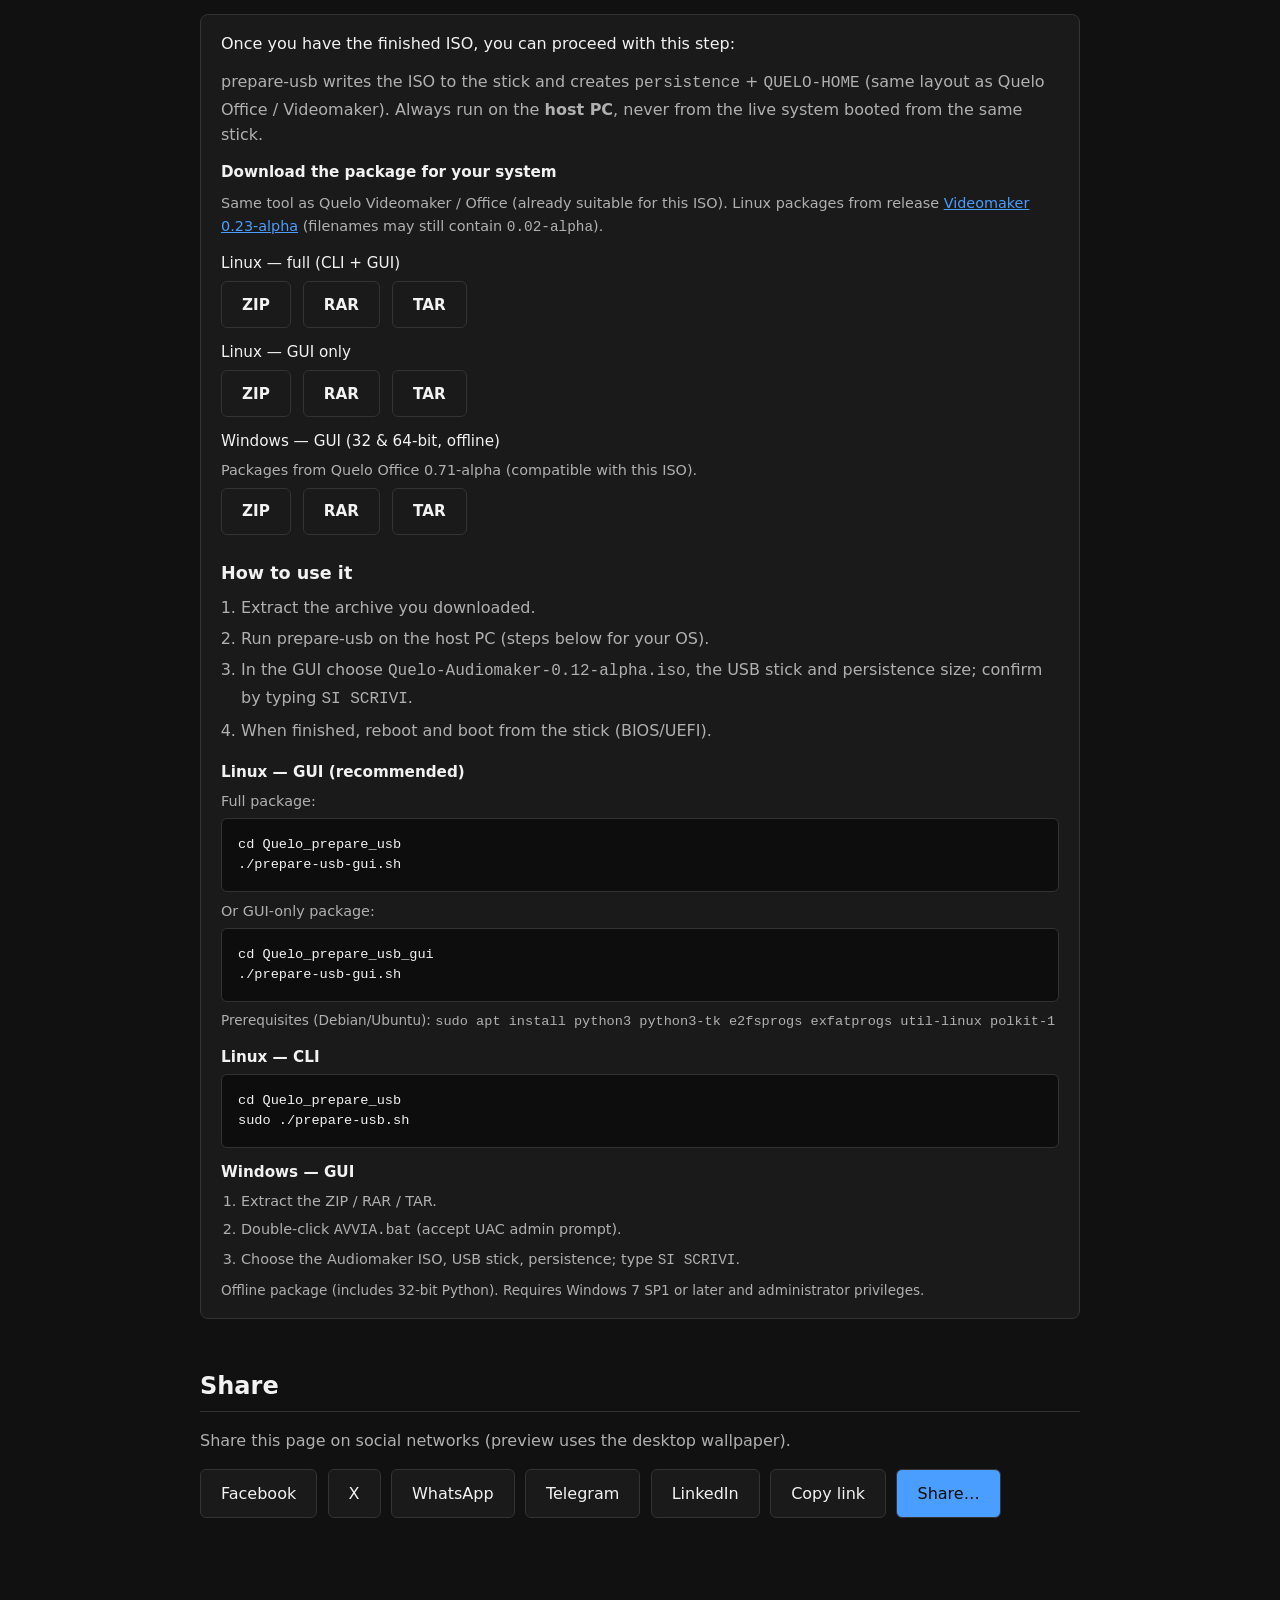
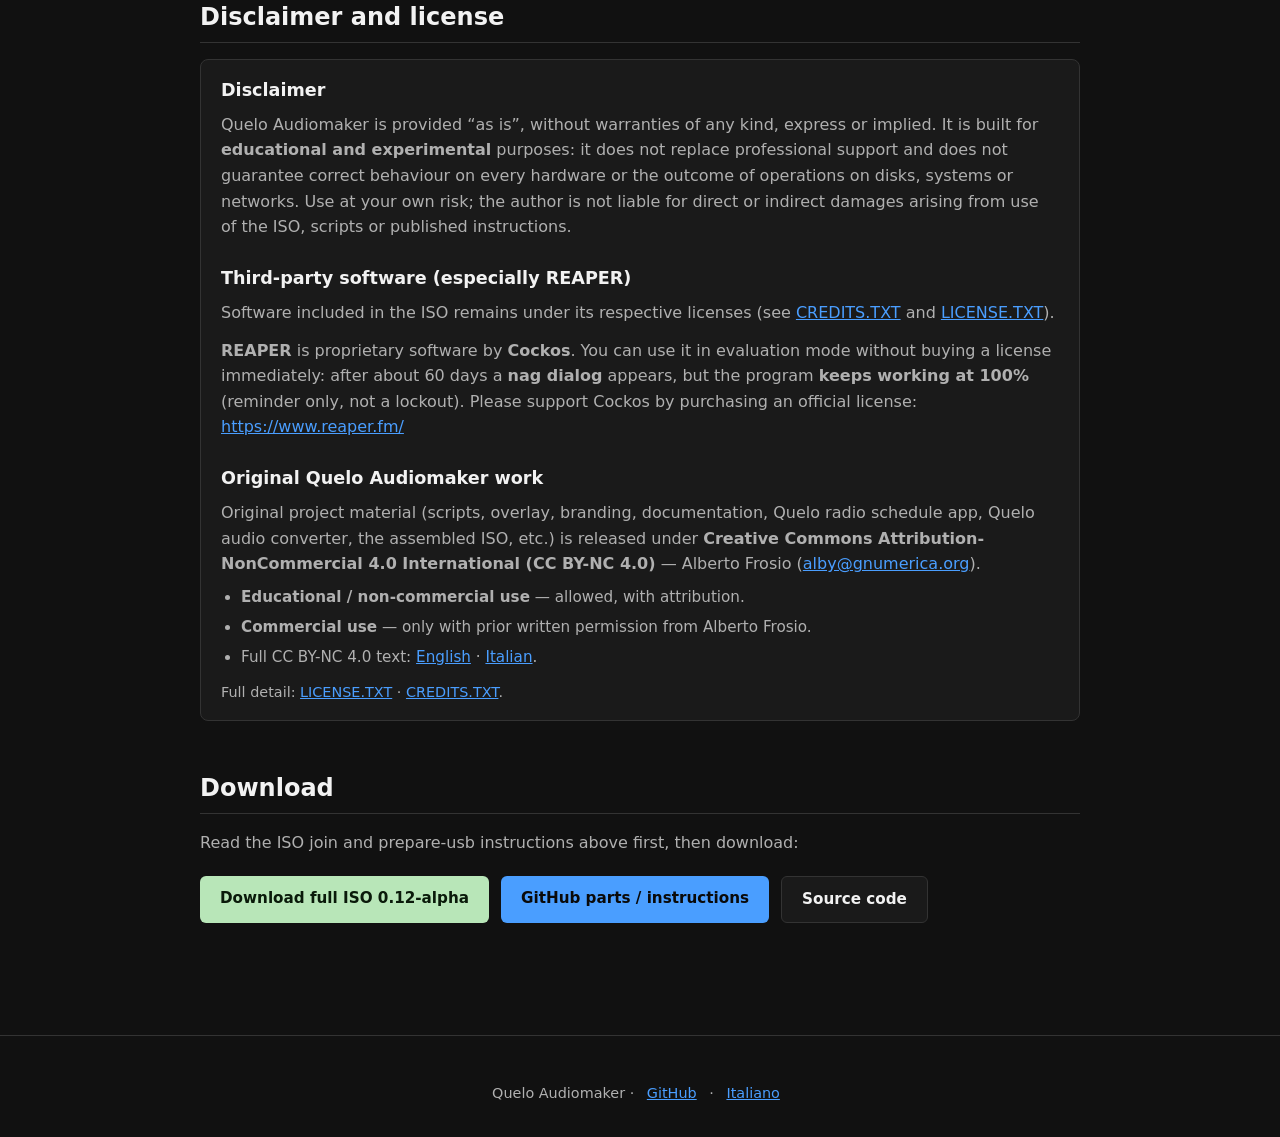
==== commit eee2091b: "Release 0.12-alpha: Calamares, automount QUELO-HOME, desktop/USB polish. Align docs and GitHub Pages" ====
--- a/docs/en/index.html
+++ b/docs/en/index.html
@@ -1,10 +1,11 @@
 <!DOCTYPE html>
-<html lang="en" prefix="og: https://ogp.me/ns#">
+<html lang="en" prefix="og: https://ogp.me/ns# fb: https://ogp.me/ns/fb#">
 <head>
   <meta charset="utf-8">
+  <meta property="fb:app_id" content="1402918248430555">
   <meta name="viewport" content="width=device-width, initial-scale=1">
-  <title>Quelo Audiomaker — live USB audio studio</title>
-  <meta name="description" content="Quelo Audiomaker 0.08-alpha: installable live Linux from USB. Portable audio studio: REAPER, Ardour, Mixxx, Quelo-palinsesto-radio, selective session save/restore.">
+  <title>Quelo Audiomaker 0.12-alpha — live USB audio studio</title>
+  <meta name="description" content="Quelo Audiomaker 0.12-alpha: live USB audio studio. Calamares, QUELO-HOME automount, REAPER, Ardour, Mixxx, radio schedule. Debian sid + LXQt.">
   <meta name="keywords" content="Quelo Audiomaker, live USB, Debian, audio, REAPER, Ardour, Mixxx, radio schedule, Calamares">
   <meta name="author" content="Alberto Frosio">
   <meta name="theme-color" content="#111111">
@@ -14,8 +15,8 @@
   <meta property="og:type" content="website">
   <meta property="og:site_name" content="Quelo Audiomaker">
   <meta property="og:url" content="https://alby-quelo.github.io/Quelo-Audiomaker/en/">
-  <meta property="og:title" content="Quelo Audiomaker 0.08-alpha — live USB audio studio">
-  <meta property="og:description" content="Portable audio studio on USB: live and installable, session save/restore, REAPER, Ardour, Mixxx, Quelo-palinsesto-radio. Debian sid + LXQt.">
+  <meta property="og:title" content="Quelo Audiomaker 0.12-alpha — live USB audio studio">
+  <meta property="og:description" content="0.12-alpha: portable audio studio on USB. QUELO-HOME automount, Calamares, REAPER, Ardour, Mixxx, radio schedule. Debian sid + LXQt.">
   <meta property="og:image" content="https://alby-quelo.github.io/Quelo-Audiomaker/quelo-sfondo-audiomaker.png">
   <meta property="og:image:secure_url" content="https://alby-quelo.github.io/Quelo-Audiomaker/quelo-sfondo-audiomaker.png">
   <meta property="og:image:type" content="image/png">
@@ -26,17 +27,17 @@
   <meta property="og:locale:alternate" content="it_IT">
 
   <meta name="twitter:card" content="summary_large_image">
-  <meta name="twitter:title" content="Quelo Audiomaker 0.08-alpha — live USB audio studio">
-  <meta name="twitter:description" content="Portable audio studio on USB: live and installable, REAPER, Ardour, Mixxx, Quelo-palinsesto-radio.">
+  <meta name="twitter:title" content="Quelo Audiomaker 0.12-alpha — live USB audio studio">
+  <meta name="twitter:description" content="0.12-alpha: live USB audio. QUELO-HOME automount, Calamares, REAPER, Ardour, Mixxx. Debian sid + LXQt.">
   <meta name="twitter:image" content="https://alby-quelo.github.io/Quelo-Audiomaker/quelo-sfondo-audiomaker.png">
   <meta name="twitter:image:alt" content="Quelo Audiomaker desktop wallpaper">
 
-  <meta itemprop="name" content="Quelo Audiomaker 0.08-alpha">
-  <meta itemprop="description" content="Portable live and installable audio studio on a USB stick.">
+  <meta itemprop="name" content="Quelo Audiomaker 0.12-alpha">
+  <meta itemprop="description" content="0.12-alpha: portable live and installable audio studio on a USB stick.">
   <meta itemprop="image" content="https://alby-quelo.github.io/Quelo-Audiomaker/quelo-sfondo-audiomaker.png">
 
   <link rel="image_src" href="https://alby-quelo.github.io/Quelo-Audiomaker/quelo-sfondo-audiomaker.png">
-  <link rel="stylesheet" href="../style.css?v=6">
+  <link rel="stylesheet" href="../style.css?v=7">
   <link rel="icon" href="../logo.png" type="image/png">
   <script type="application/ld+json">
   {
@@ -45,11 +46,11 @@
     "name": "Quelo Audiomaker",
     "applicationCategory": "MultimediaApplication",
     "operatingSystem": "Linux",
-    "softwareVersion": "0.08-alpha",
+    "softwareVersion": "0.12-alpha",
     "url": "https://alby-quelo.github.io/Quelo-Audiomaker/en/",
-    "downloadUrl": "https://click2all.org/iso/Quelo-Audiomaker-0.08-alpha.iso",
+    "downloadUrl": "https://click2all.org/iso/Quelo-Audiomaker-0.12-alpha.iso",
     "image": "https://alby-quelo.github.io/Quelo-Audiomaker/quelo-sfondo-audiomaker.png",
-    "description": "Live USB audio studio: live and installable, REAPER, Ardour, Mixxx, Quelo-palinsesto-radio.",
+    "description": "0.12-alpha: live USB audio studio — Calamares, QUELO-HOME automount, REAPER, Ardour, Mixxx, Quelo-palinsesto-radio.",
     "author": { "@type": "Person", "name": "Alberto Frosio", "email": "alby@gnumerica.org" },
     "license": "https://creativecommons.org/licenses/by-nc/4.0/"
   }
@@ -83,7 +84,7 @@
         Made for You, Who Meow In The Dark!
       </p>
       <div class="badges">
-        <span class="badge">0.08-alpha</span>
+        <span class="badge">0.12-alpha</span>
         <span class="badge">Debian sid</span>
         <span class="badge">LXQt + Openbox</span>
         <span class="badge">CC BY-NC 4.0</span>
@@ -100,8 +101,8 @@
       </div>
 
       <div class="cta-row">
-        <a class="btn btn-mirror" href="https://click2all.org/iso/Quelo-Audiomaker-0.08-alpha.iso">
-          Download full ISO 0.08-alpha
+        <a class="btn btn-mirror" href="https://click2all.org/iso/Quelo-Audiomaker-0.12-alpha.iso">
+          Download full ISO 0.12-alpha
         </a>
         <a class="btn btn-primary" href="#iso-parts">
           GitHub parts / instructions
@@ -146,27 +147,39 @@
       </div>
     </section>
 
+    <section id="whats-new">
+      <h2>What’s new in 0.12-alpha</h2>
+      <p style="color:var(--text-muted)">
+        Since 0.08 — full detail in
+        <a href="https://github.com/alby-quelo/Quelo-Audiomaker/blob/main/CHANGELOG.md">CHANGELOG.md</a>.
+      </p>
+      <ul>
+        <li>Desktop/USB: safe eject, USB label, Power Management, <strong>QUELO-HOME</strong> automount (exFAT), QasTools, faster desktop start.</li>
+        <li>Calamares: wizards/summary aligned with Videomaker; Qt6 QML fix for failed summary load.</li>
+      </ul>
+    </section>
+
     <section id="iso-parts">
       <h2>Download ISO</h2>
       <div class="card" style="text-align:left">
         <h3 style="margin-top:0">Full ISO (recommended)</h3>
         <div class="cta-row" style="justify-content:flex-start;margin-top:0;flex-wrap:wrap">
-          <a class="btn btn-mirror" href="https://click2all.org/iso/Quelo-Audiomaker-0.08-alpha.iso">
-            Download full ISO 0.08-alpha
+          <a class="btn btn-mirror" href="https://click2all.org/iso/Quelo-Audiomaker-0.12-alpha.iso">
+            Download full ISO 0.12-alpha
           </a>
         </div>
 
         <h3 style="margin-top:1.5rem">Or: 1) Download the 2 parts from GitHub</h3>
         <p style="margin:0.5rem 0 0.75rem;color:var(--text-muted)">
-          GitHub rejects files over 2&nbsp;GB, so the ISO (~2.3&nbsp;GB) is split into 2 parts.
+          GitHub rejects files over 2&nbsp;GB, so the ISO (~2.5&nbsp;GB) is split into 2 parts.
           Download <strong>both</strong> into the <strong>same folder</strong>.
           Release:
-          <a href="https://github.com/alby-quelo/Quelo-Audiomaker/releases/tag/0.08-alpha">0.08-alpha</a>.
-        </p>
-        <div class="cta-row" style="justify-content:flex-start;margin-top:0;flex-wrap:wrap">
-          <a class="btn btn-secondary" href="https://github.com/alby-quelo/Quelo-Audiomaker/releases/download/0.08-alpha/Quelo-Audiomaker-0.08-alpha.iso.part00">1 · part00</a>
-          <a class="btn btn-secondary" href="https://github.com/alby-quelo/Quelo-Audiomaker/releases/download/0.08-alpha/Quelo-Audiomaker-0.08-alpha.iso.part01">2 · part01</a>
-          <a class="btn btn-secondary" href="https://github.com/alby-quelo/Quelo-Audiomaker/releases/download/0.08-alpha/Quelo-Audiomaker-0.08-alpha.iso.sha256">sha256 (opt.)</a>
+          <a href="https://github.com/alby-quelo/Quelo-Audiomaker/releases/tag/0.12-alpha">0.12-alpha</a>.
+        </p>
+        <div class="cta-row" style="justify-content:flex-start;margin-top:0;flex-wrap:wrap">
+          <a class="btn btn-secondary" href="https://github.com/alby-quelo/Quelo-Audiomaker/releases/download/0.12-alpha/Quelo-Audiomaker-0.12-alpha.iso.part00">1 · part00</a>
+          <a class="btn btn-secondary" href="https://github.com/alby-quelo/Quelo-Audiomaker/releases/download/0.12-alpha/Quelo-Audiomaker-0.12-alpha.iso.part01">2 · part01</a>
+          <a class="btn btn-secondary" href="https://github.com/alby-quelo/Quelo-Audiomaker/releases/download/0.12-alpha/Quelo-Audiomaker-0.12-alpha.iso.sha256">sha256 (opt.)</a>
         </div>
 
         <h3 style="margin-top:1.25rem">2) Join the parts → get the ISO</h3>
@@ -176,20 +189,20 @@
           Put <code>.part00</code>, <code>.part01</code> and the JOIN script in the
           <strong>same folder</strong>, then pick <strong>one</strong> method.
           Also see
-          <a href="../README-ISO-0.08-alpha.txt">README-ISO-0.08-alpha.txt</a>.
+          <a href="../README-ISO-0.12-alpha.txt">README-ISO-0.12-alpha.txt</a>.
         </p>
 
         <p style="margin:0 0 0.5rem;font-size:0.95rem"><strong>Method A — script (easiest)</strong></p>
         <div class="cta-row" style="justify-content:flex-start;margin-top:0;flex-wrap:wrap;gap:0.5rem">
-          <a class="btn btn-primary" href="../JOIN-ISO-0.08-alpha.bat" download="JOIN-ISO-0.08-alpha.bat">Download .bat (Windows)</a>
-          <a class="btn btn-primary" href="../JOIN-ISO-0.08-alpha.sh" download="JOIN-ISO-0.08-alpha.sh">Download .sh (Linux)</a>
+          <a class="btn btn-primary" href="../JOIN-ISO-0.12-alpha.bat" download="JOIN-ISO-0.12-alpha.bat">Download .bat (Windows)</a>
+          <a class="btn btn-primary" href="../JOIN-ISO-0.12-alpha.sh" download="JOIN-ISO-0.12-alpha.sh">Download .sh (Linux)</a>
         </div>
         <ul style="margin:0.75rem 0 0;padding-left:1.25rem;font-size:0.9rem;color:var(--text-muted)">
           <li><strong>Windows:</strong> save the <code>.bat</code> next to the parts, then <strong>double-click</strong>
-            <code>JOIN-ISO-0.08-alpha.bat</code>. If Windows blocks it: “More info” → “Run anyway”.</li>
+            <code>JOIN-ISO-0.12-alpha.bat</code>. If Windows blocks it: “More info” → “Run anyway”.</li>
           <li><strong>Linux:</strong> save the <code>.sh</code> next to the parts, open a terminal there and run:
-            <code>bash JOIN-ISO-0.08-alpha.sh</code></li>
-          <li>When finished you get <code>Quelo-Audiomaker-0.08-alpha.iso</code> in that folder.</li>
+            <code>bash JOIN-ISO-0.12-alpha.sh</code></li>
+          <li>When finished you get <code>Quelo-Audiomaker-0.12-alpha.iso</code> in that folder.</li>
         </ul>
 
         <p style="margin:1rem 0 0.5rem;font-size:0.95rem"><strong>Method B — one terminal command</strong></p>
@@ -197,9 +210,9 @@
           Open a terminal <em>in the folder</em> with the 2 parts and paste <strong>one</strong> of these lines:
         </p>
         <p style="margin:0.5rem 0 0.25rem;font-size:0.85rem;color:var(--text-muted)">Windows (Command Prompt):</p>
-        <pre style="overflow:auto;font-size:0.85rem;margin:0 0 0.5rem">copy /b Quelo-Audiomaker-0.08-alpha.iso.part00 + Quelo-Audiomaker-0.08-alpha.iso.part01 Quelo-Audiomaker-0.08-alpha.iso</pre>
+        <pre style="overflow:auto;font-size:0.85rem;margin:0 0 0.5rem">copy /b Quelo-Audiomaker-0.12-alpha.iso.part00 + Quelo-Audiomaker-0.12-alpha.iso.part01 Quelo-Audiomaker-0.12-alpha.iso</pre>
         <p style="margin:0.5rem 0 0.25rem;font-size:0.85rem;color:var(--text-muted)">Linux / macOS:</p>
-        <pre style="overflow:auto;font-size:0.85rem;margin:0">cat Quelo-Audiomaker-0.08-alpha.iso.part* &gt; Quelo-Audiomaker-0.08-alpha.iso</pre>
+        <pre style="overflow:auto;font-size:0.85rem;margin:0">cat Quelo-Audiomaker-0.12-alpha.iso.part* &gt; Quelo-Audiomaker-0.12-alpha.iso</pre>
       </div>
     </section>
 
@@ -251,7 +264,7 @@
         <ol style="margin:0.5rem 0 1rem;padding-left:1.25rem;color:var(--text-muted)">
           <li>Extract the archive you downloaded.</li>
           <li>Run prepare-usb on the host PC (steps below for your OS).</li>
-          <li>In the GUI choose <code>Quelo-Audiomaker-0.08-alpha.iso</code>, the USB stick and persistence size; confirm by typing <code>SI SCRIVI</code>.</li>
+          <li>In the GUI choose <code>Quelo-Audiomaker-0.12-alpha.iso</code>, the USB stick and persistence size; confirm by typing <code>SI SCRIVI</code>.</li>
           <li>When finished, reboot and boot from the stick (BIOS/UEFI).</li>
         </ol>
 
@@ -356,8 +369,8 @@
         Read the ISO join and prepare-usb instructions above first, then download:
       </p>
       <div class="cta-row" style="justify-content:flex-start">
-        <a class="btn btn-mirror" href="https://click2all.org/iso/Quelo-Audiomaker-0.08-alpha.iso">
-          Download full ISO 0.08-alpha
+        <a class="btn btn-mirror" href="https://click2all.org/iso/Quelo-Audiomaker-0.12-alpha.iso">
+          Download full ISO 0.12-alpha
         </a>
         <a class="btn btn-primary" href="#iso-parts">
           GitHub parts / instructions
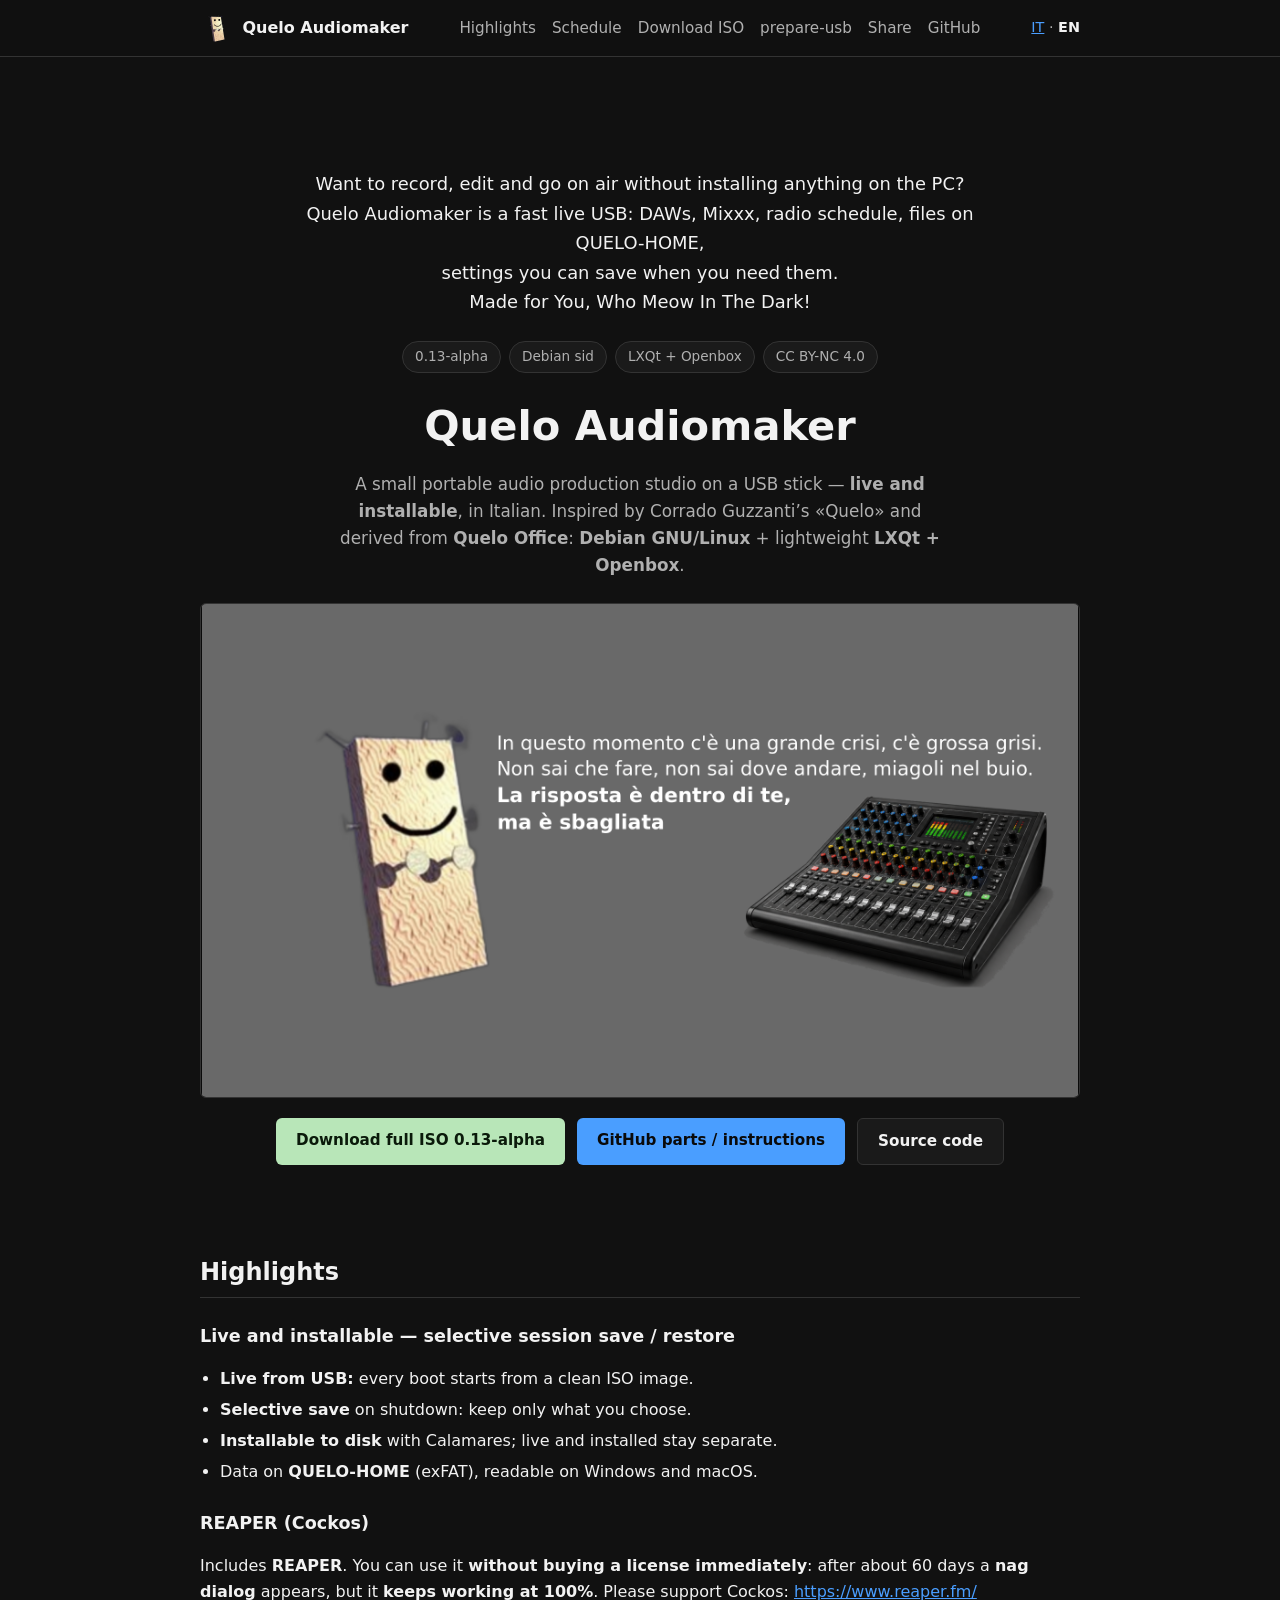
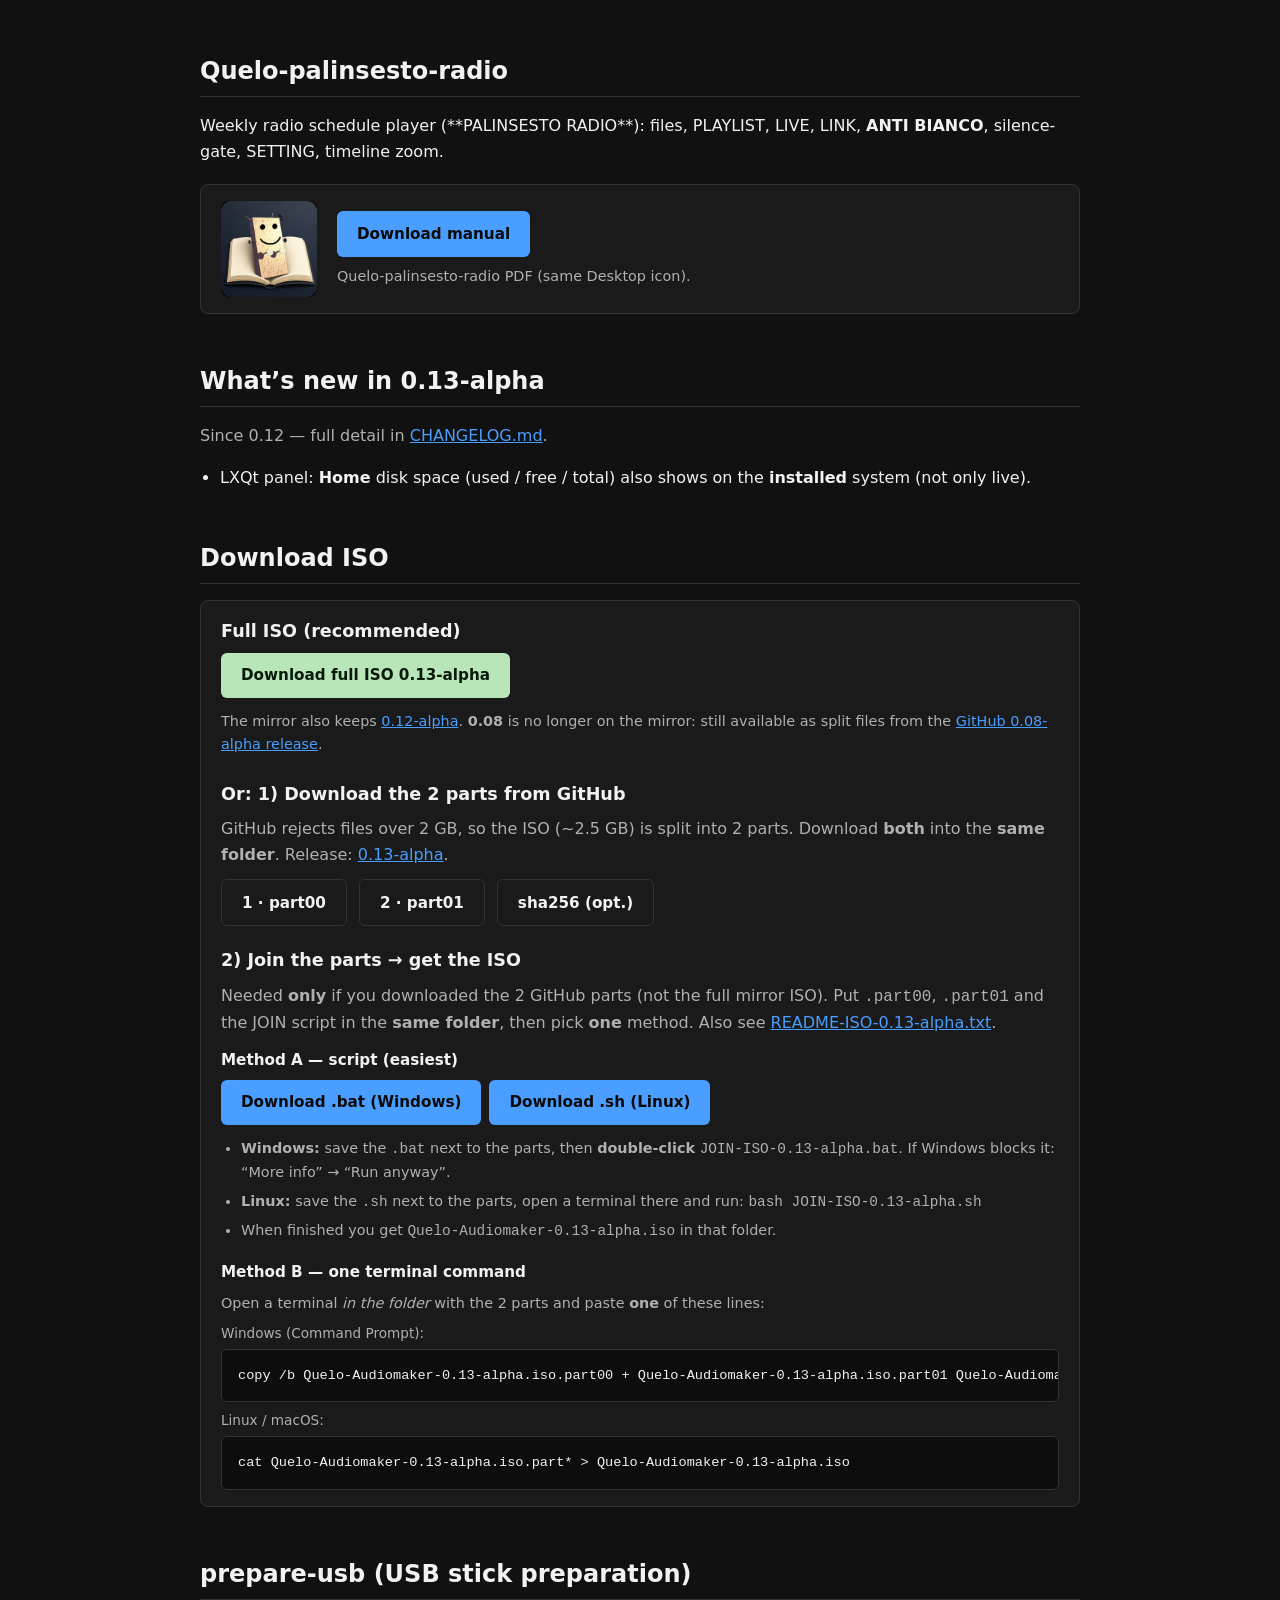
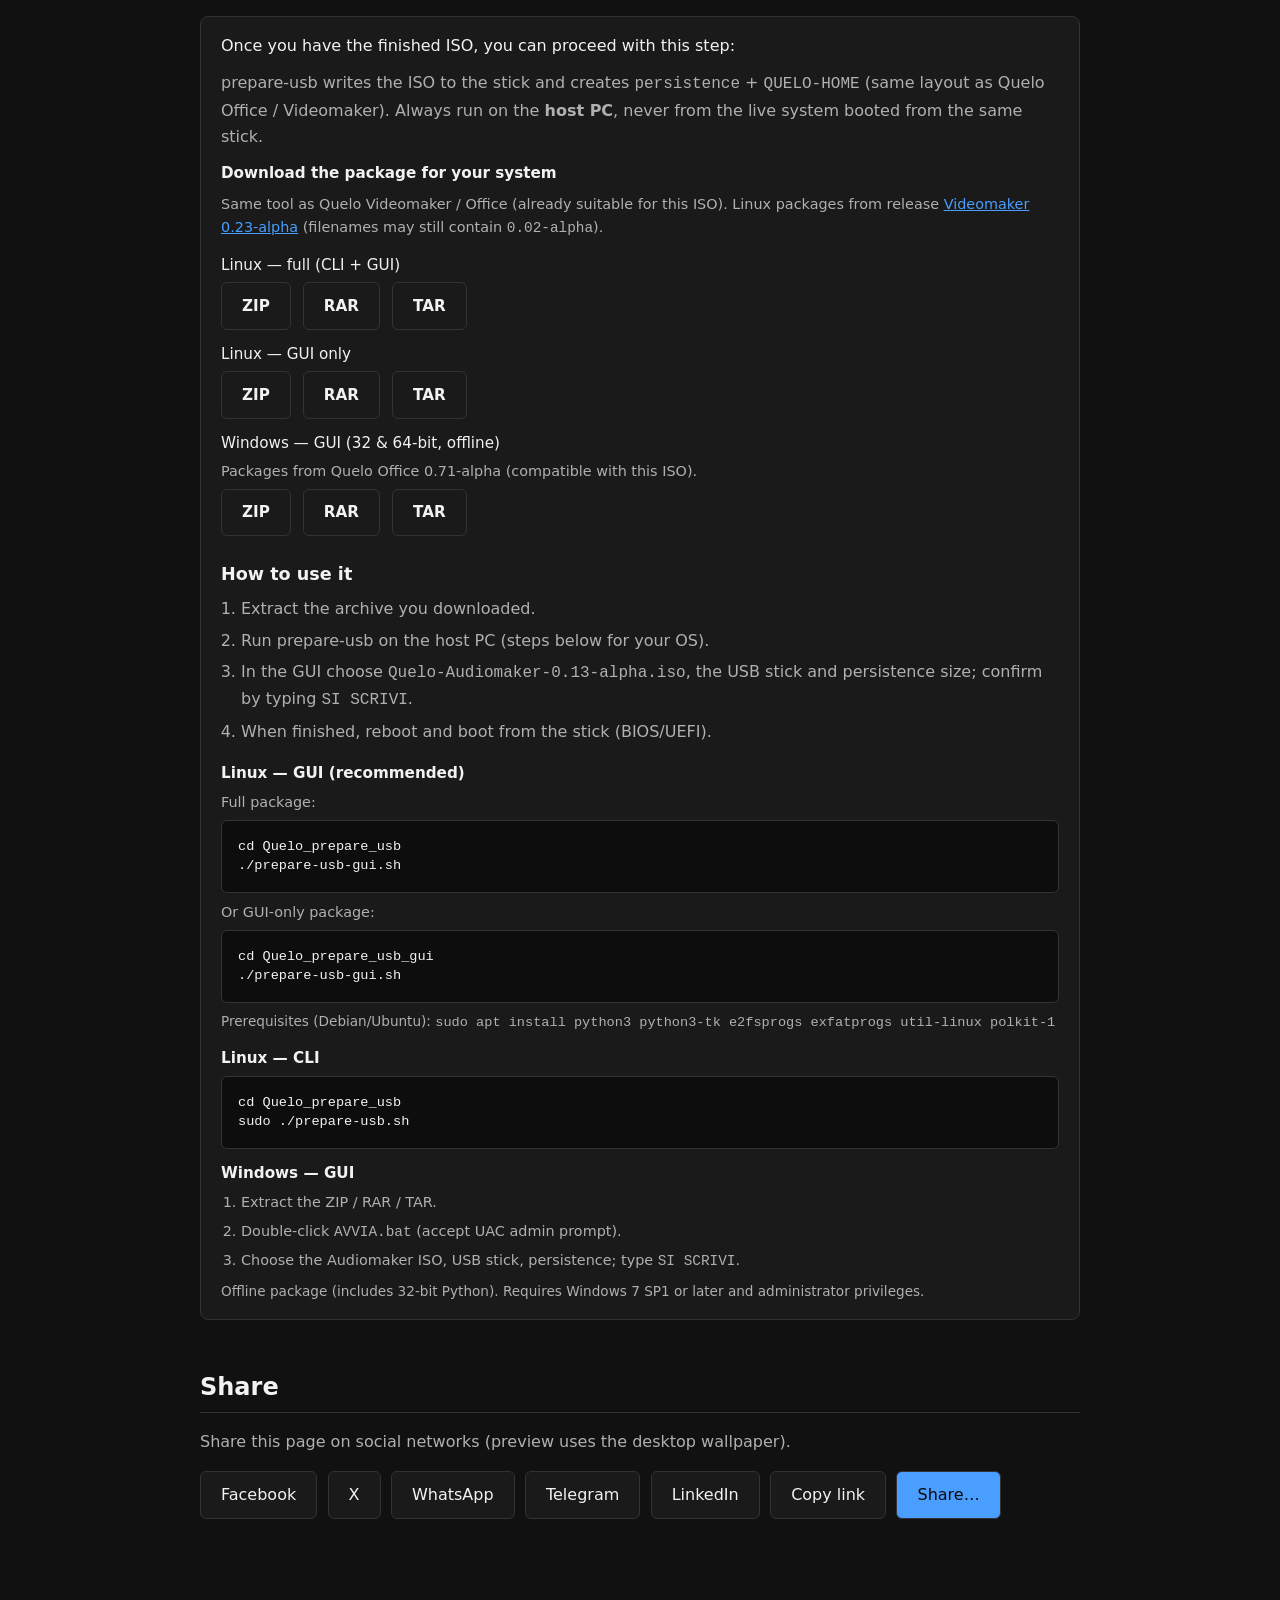
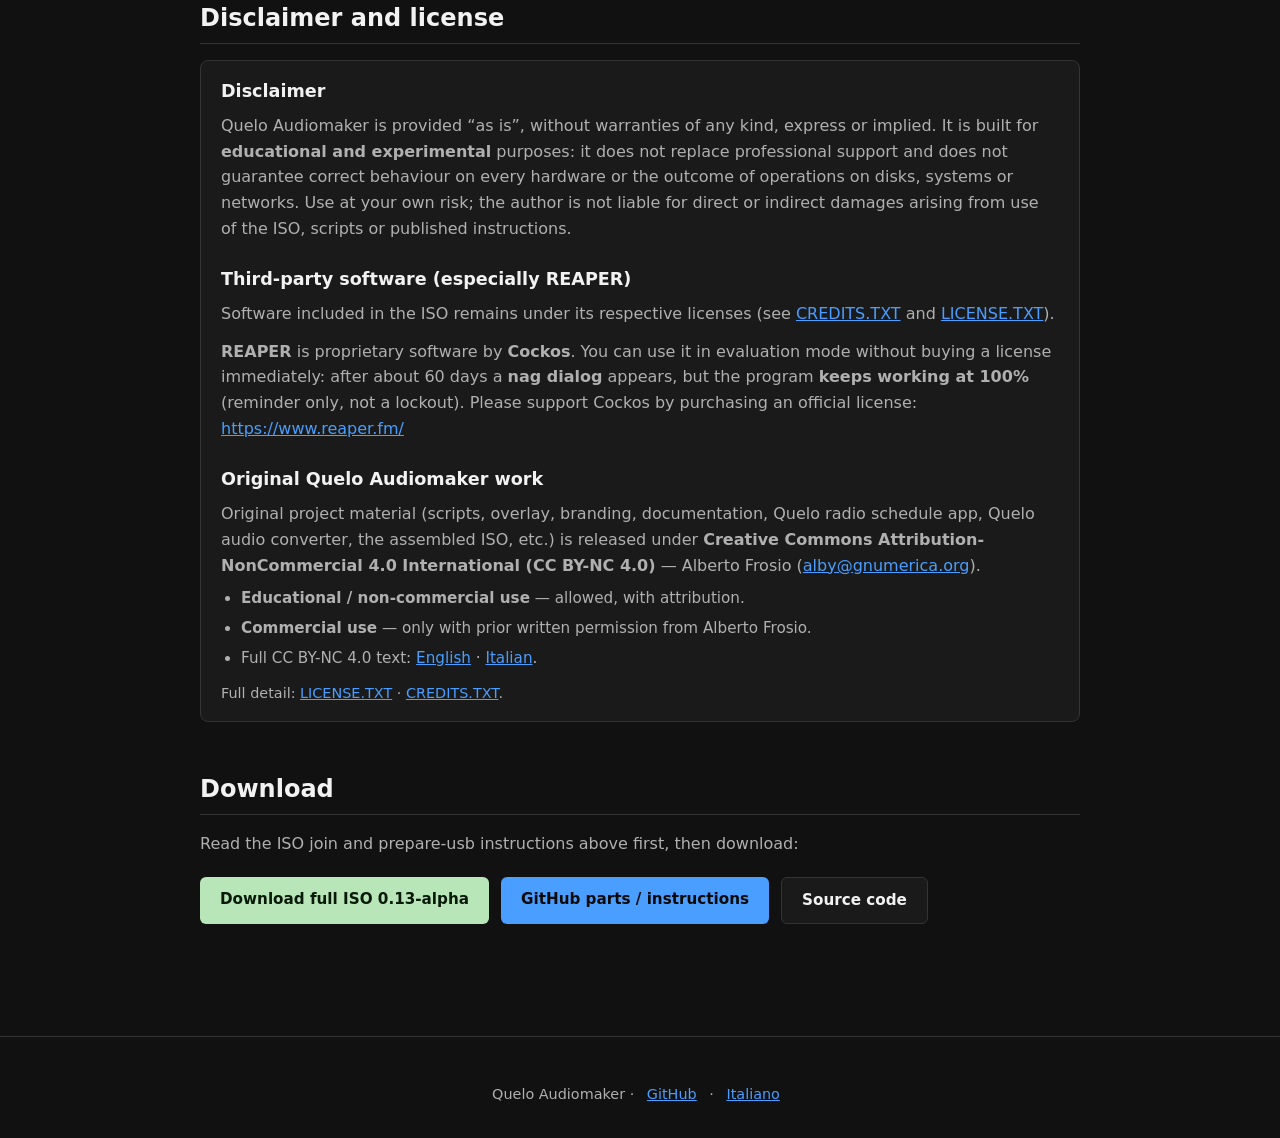
==== commit 30ed36df: "Release 0.13-alpha: Home disk widget on installed system. Co-authored-by: Cursor <cursoragent@cursor" ====
--- a/docs/en/index.html
+++ b/docs/en/index.html
@@ -4,8 +4,8 @@
   <meta charset="utf-8">
   <meta property="fb:app_id" content="1402918248430555">
   <meta name="viewport" content="width=device-width, initial-scale=1">
-  <title>Quelo Audiomaker 0.12-alpha — live USB audio studio</title>
-  <meta name="description" content="Quelo Audiomaker 0.12-alpha: live USB audio studio. Calamares, QUELO-HOME automount, REAPER, Ardour, Mixxx, radio schedule. Debian sid + LXQt.">
+  <title>Quelo Audiomaker 0.13-alpha — live USB audio studio</title>
+  <meta name="description" content="Quelo Audiomaker 0.13-alpha: live USB audio studio. Home disk widget on installed too, Calamares, QUELO-HOME, REAPER, Ardour, Mixxx. Debian sid + LXQt.">
   <meta name="keywords" content="Quelo Audiomaker, live USB, Debian, audio, REAPER, Ardour, Mixxx, radio schedule, Calamares">
   <meta name="author" content="Alberto Frosio">
   <meta name="theme-color" content="#111111">
@@ -15,8 +15,8 @@
   <meta property="og:type" content="website">
   <meta property="og:site_name" content="Quelo Audiomaker">
   <meta property="og:url" content="https://alby-quelo.github.io/Quelo-Audiomaker/en/">
-  <meta property="og:title" content="Quelo Audiomaker 0.12-alpha — live USB audio studio">
-  <meta property="og:description" content="0.12-alpha: portable audio studio on USB. QUELO-HOME automount, Calamares, REAPER, Ardour, Mixxx, radio schedule. Debian sid + LXQt.">
+  <meta property="og:title" content="Quelo Audiomaker 0.13-alpha — live USB audio studio">
+  <meta property="og:description" content="0.13-alpha: portable audio on USB. Home disk widget on installed too, Calamares, QUELO-HOME, REAPER, Ardour, Mixxx. Debian sid + LXQt.">
   <meta property="og:image" content="https://alby-quelo.github.io/Quelo-Audiomaker/quelo-sfondo-audiomaker.png">
   <meta property="og:image:secure_url" content="https://alby-quelo.github.io/Quelo-Audiomaker/quelo-sfondo-audiomaker.png">
   <meta property="og:image:type" content="image/png">
@@ -27,17 +27,17 @@
   <meta property="og:locale:alternate" content="it_IT">
 
   <meta name="twitter:card" content="summary_large_image">
-  <meta name="twitter:title" content="Quelo Audiomaker 0.12-alpha — live USB audio studio">
-  <meta name="twitter:description" content="0.12-alpha: live USB audio. QUELO-HOME automount, Calamares, REAPER, Ardour, Mixxx. Debian sid + LXQt.">
+  <meta name="twitter:title" content="Quelo Audiomaker 0.13-alpha — live USB audio studio">
+  <meta name="twitter:description" content="0.13-alpha: live USB audio. Home disk widget on installed too, Calamares, QUELO-HOME, REAPER, Mixxx. Debian sid + LXQt.">
   <meta name="twitter:image" content="https://alby-quelo.github.io/Quelo-Audiomaker/quelo-sfondo-audiomaker.png">
   <meta name="twitter:image:alt" content="Quelo Audiomaker desktop wallpaper">
 
-  <meta itemprop="name" content="Quelo Audiomaker 0.12-alpha">
-  <meta itemprop="description" content="0.12-alpha: portable live and installable audio studio on a USB stick.">
+  <meta itemprop="name" content="Quelo Audiomaker 0.13-alpha">
+  <meta itemprop="description" content="0.13-alpha: live and installable audio studio; Home disk space on the panel after install too.">
   <meta itemprop="image" content="https://alby-quelo.github.io/Quelo-Audiomaker/quelo-sfondo-audiomaker.png">
 
   <link rel="image_src" href="https://alby-quelo.github.io/Quelo-Audiomaker/quelo-sfondo-audiomaker.png">
-  <link rel="stylesheet" href="../style.css?v=7">
+  <link rel="stylesheet" href="../style.css?v=8">
   <link rel="icon" href="../logo.png" type="image/png">
   <script type="application/ld+json">
   {
@@ -46,11 +46,11 @@
     "name": "Quelo Audiomaker",
     "applicationCategory": "MultimediaApplication",
     "operatingSystem": "Linux",
-    "softwareVersion": "0.12-alpha",
+    "softwareVersion": "0.13-alpha",
     "url": "https://alby-quelo.github.io/Quelo-Audiomaker/en/",
-    "downloadUrl": "https://click2all.org/iso/Quelo-Audiomaker-0.12-alpha.iso",
+    "downloadUrl": "https://click2all.org/iso/Quelo-Audiomaker-0.13-alpha.iso",
     "image": "https://alby-quelo.github.io/Quelo-Audiomaker/quelo-sfondo-audiomaker.png",
-    "description": "0.12-alpha: live USB audio studio — Calamares, QUELO-HOME automount, REAPER, Ardour, Mixxx, Quelo-palinsesto-radio.",
+    "description": "0.13-alpha: live USB audio studio — Home disk widget on installed too, Calamares, QUELO-HOME, REAPER, Ardour, Mixxx.",
     "author": { "@type": "Person", "name": "Alberto Frosio", "email": "alby@gnumerica.org" },
     "license": "https://creativecommons.org/licenses/by-nc/4.0/"
   }
@@ -84,7 +84,7 @@
         Made for You, Who Meow In The Dark!
       </p>
       <div class="badges">
-        <span class="badge">0.12-alpha</span>
+        <span class="badge">0.13-alpha</span>
         <span class="badge">Debian sid</span>
         <span class="badge">LXQt + Openbox</span>
         <span class="badge">CC BY-NC 4.0</span>
@@ -101,8 +101,8 @@
       </div>
 
       <div class="cta-row">
-        <a class="btn btn-mirror" href="https://click2all.org/iso/Quelo-Audiomaker-0.12-alpha.iso">
-          Download full ISO 0.12-alpha
+        <a class="btn btn-mirror" href="https://click2all.org/iso/Quelo-Audiomaker-0.13-alpha.iso">
+          Download full ISO 0.13-alpha
         </a>
         <a class="btn btn-primary" href="#iso-parts">
           GitHub parts / instructions
@@ -148,14 +148,13 @@
     </section>
 
     <section id="whats-new">
-      <h2>What’s new in 0.12-alpha</h2>
+      <h2>What’s new in 0.13-alpha</h2>
       <p style="color:var(--text-muted)">
-        Since 0.08 — full detail in
+        Since 0.12 — full detail in
         <a href="https://github.com/alby-quelo/Quelo-Audiomaker/blob/main/CHANGELOG.md">CHANGELOG.md</a>.
       </p>
       <ul>
-        <li>Desktop/USB: safe eject, USB label, Power Management, <strong>QUELO-HOME</strong> automount (exFAT), QasTools, faster desktop start.</li>
-        <li>Calamares: wizards/summary aligned with Videomaker; Qt6 QML fix for failed summary load.</li>
+        <li>LXQt panel: <strong>Home</strong> disk space (used / free / total) also shows on the <strong>installed</strong> system (not only live).</li>
       </ul>
     </section>
 
@@ -164,22 +163,28 @@
       <div class="card" style="text-align:left">
         <h3 style="margin-top:0">Full ISO (recommended)</h3>
         <div class="cta-row" style="justify-content:flex-start;margin-top:0;flex-wrap:wrap">
-          <a class="btn btn-mirror" href="https://click2all.org/iso/Quelo-Audiomaker-0.12-alpha.iso">
-            Download full ISO 0.12-alpha
+          <a class="btn btn-mirror" href="https://click2all.org/iso/Quelo-Audiomaker-0.13-alpha.iso">
+            Download full ISO 0.13-alpha
           </a>
         </div>
+        <p style="margin:0.75rem 0 0;font-size:0.9rem;color:var(--text-muted)">
+          The mirror also keeps
+          <a href="https://click2all.org/iso/Quelo-Audiomaker-0.12-alpha.iso">0.12-alpha</a>.
+          <strong>0.08</strong> is no longer on the mirror: still available as split files from the
+          <a href="https://github.com/alby-quelo/Quelo-Audiomaker/releases/tag/0.08-alpha">GitHub 0.08-alpha release</a>.
+        </p>
 
         <h3 style="margin-top:1.5rem">Or: 1) Download the 2 parts from GitHub</h3>
         <p style="margin:0.5rem 0 0.75rem;color:var(--text-muted)">
           GitHub rejects files over 2&nbsp;GB, so the ISO (~2.5&nbsp;GB) is split into 2 parts.
           Download <strong>both</strong> into the <strong>same folder</strong>.
           Release:
-          <a href="https://github.com/alby-quelo/Quelo-Audiomaker/releases/tag/0.12-alpha">0.12-alpha</a>.
-        </p>
-        <div class="cta-row" style="justify-content:flex-start;margin-top:0;flex-wrap:wrap">
-          <a class="btn btn-secondary" href="https://github.com/alby-quelo/Quelo-Audiomaker/releases/download/0.12-alpha/Quelo-Audiomaker-0.12-alpha.iso.part00">1 · part00</a>
-          <a class="btn btn-secondary" href="https://github.com/alby-quelo/Quelo-Audiomaker/releases/download/0.12-alpha/Quelo-Audiomaker-0.12-alpha.iso.part01">2 · part01</a>
-          <a class="btn btn-secondary" href="https://github.com/alby-quelo/Quelo-Audiomaker/releases/download/0.12-alpha/Quelo-Audiomaker-0.12-alpha.iso.sha256">sha256 (opt.)</a>
+          <a href="https://github.com/alby-quelo/Quelo-Audiomaker/releases/tag/0.13-alpha">0.13-alpha</a>.
+        </p>
+        <div class="cta-row" style="justify-content:flex-start;margin-top:0;flex-wrap:wrap">
+          <a class="btn btn-secondary" href="https://github.com/alby-quelo/Quelo-Audiomaker/releases/download/0.13-alpha/Quelo-Audiomaker-0.13-alpha.iso.part00">1 · part00</a>
+          <a class="btn btn-secondary" href="https://github.com/alby-quelo/Quelo-Audiomaker/releases/download/0.13-alpha/Quelo-Audiomaker-0.13-alpha.iso.part01">2 · part01</a>
+          <a class="btn btn-secondary" href="https://github.com/alby-quelo/Quelo-Audiomaker/releases/download/0.13-alpha/Quelo-Audiomaker-0.13-alpha.iso.sha256">sha256 (opt.)</a>
         </div>
 
         <h3 style="margin-top:1.25rem">2) Join the parts → get the ISO</h3>
@@ -189,20 +194,20 @@
           Put <code>.part00</code>, <code>.part01</code> and the JOIN script in the
           <strong>same folder</strong>, then pick <strong>one</strong> method.
           Also see
-          <a href="../README-ISO-0.12-alpha.txt">README-ISO-0.12-alpha.txt</a>.
+          <a href="../README-ISO-0.13-alpha.txt">README-ISO-0.13-alpha.txt</a>.
         </p>
 
         <p style="margin:0 0 0.5rem;font-size:0.95rem"><strong>Method A — script (easiest)</strong></p>
         <div class="cta-row" style="justify-content:flex-start;margin-top:0;flex-wrap:wrap;gap:0.5rem">
-          <a class="btn btn-primary" href="../JOIN-ISO-0.12-alpha.bat" download="JOIN-ISO-0.12-alpha.bat">Download .bat (Windows)</a>
-          <a class="btn btn-primary" href="../JOIN-ISO-0.12-alpha.sh" download="JOIN-ISO-0.12-alpha.sh">Download .sh (Linux)</a>
+          <a class="btn btn-primary" href="../JOIN-ISO-0.13-alpha.bat" download="JOIN-ISO-0.13-alpha.bat">Download .bat (Windows)</a>
+          <a class="btn btn-primary" href="../JOIN-ISO-0.13-alpha.sh" download="JOIN-ISO-0.13-alpha.sh">Download .sh (Linux)</a>
         </div>
         <ul style="margin:0.75rem 0 0;padding-left:1.25rem;font-size:0.9rem;color:var(--text-muted)">
           <li><strong>Windows:</strong> save the <code>.bat</code> next to the parts, then <strong>double-click</strong>
-            <code>JOIN-ISO-0.12-alpha.bat</code>. If Windows blocks it: “More info” → “Run anyway”.</li>
+            <code>JOIN-ISO-0.13-alpha.bat</code>. If Windows blocks it: “More info” → “Run anyway”.</li>
           <li><strong>Linux:</strong> save the <code>.sh</code> next to the parts, open a terminal there and run:
-            <code>bash JOIN-ISO-0.12-alpha.sh</code></li>
-          <li>When finished you get <code>Quelo-Audiomaker-0.12-alpha.iso</code> in that folder.</li>
+            <code>bash JOIN-ISO-0.13-alpha.sh</code></li>
+          <li>When finished you get <code>Quelo-Audiomaker-0.13-alpha.iso</code> in that folder.</li>
         </ul>
 
         <p style="margin:1rem 0 0.5rem;font-size:0.95rem"><strong>Method B — one terminal command</strong></p>
@@ -210,9 +215,9 @@
           Open a terminal <em>in the folder</em> with the 2 parts and paste <strong>one</strong> of these lines:
         </p>
         <p style="margin:0.5rem 0 0.25rem;font-size:0.85rem;color:var(--text-muted)">Windows (Command Prompt):</p>
-        <pre style="overflow:auto;font-size:0.85rem;margin:0 0 0.5rem">copy /b Quelo-Audiomaker-0.12-alpha.iso.part00 + Quelo-Audiomaker-0.12-alpha.iso.part01 Quelo-Audiomaker-0.12-alpha.iso</pre>
+        <pre style="overflow:auto;font-size:0.85rem;margin:0 0 0.5rem">copy /b Quelo-Audiomaker-0.13-alpha.iso.part00 + Quelo-Audiomaker-0.13-alpha.iso.part01 Quelo-Audiomaker-0.13-alpha.iso</pre>
         <p style="margin:0.5rem 0 0.25rem;font-size:0.85rem;color:var(--text-muted)">Linux / macOS:</p>
-        <pre style="overflow:auto;font-size:0.85rem;margin:0">cat Quelo-Audiomaker-0.12-alpha.iso.part* &gt; Quelo-Audiomaker-0.12-alpha.iso</pre>
+        <pre style="overflow:auto;font-size:0.85rem;margin:0">cat Quelo-Audiomaker-0.13-alpha.iso.part* &gt; Quelo-Audiomaker-0.13-alpha.iso</pre>
       </div>
     </section>
 
@@ -264,7 +269,7 @@
         <ol style="margin:0.5rem 0 1rem;padding-left:1.25rem;color:var(--text-muted)">
           <li>Extract the archive you downloaded.</li>
           <li>Run prepare-usb on the host PC (steps below for your OS).</li>
-          <li>In the GUI choose <code>Quelo-Audiomaker-0.12-alpha.iso</code>, the USB stick and persistence size; confirm by typing <code>SI SCRIVI</code>.</li>
+          <li>In the GUI choose <code>Quelo-Audiomaker-0.13-alpha.iso</code>, the USB stick and persistence size; confirm by typing <code>SI SCRIVI</code>.</li>
           <li>When finished, reboot and boot from the stick (BIOS/UEFI).</li>
         </ol>
 
@@ -369,8 +374,8 @@
         Read the ISO join and prepare-usb instructions above first, then download:
       </p>
       <div class="cta-row" style="justify-content:flex-start">
-        <a class="btn btn-mirror" href="https://click2all.org/iso/Quelo-Audiomaker-0.12-alpha.iso">
-          Download full ISO 0.12-alpha
+        <a class="btn btn-mirror" href="https://click2all.org/iso/Quelo-Audiomaker-0.13-alpha.iso">
+          Download full ISO 0.13-alpha
         </a>
         <a class="btn btn-primary" href="#iso-parts">
           GitHub parts / instructions
